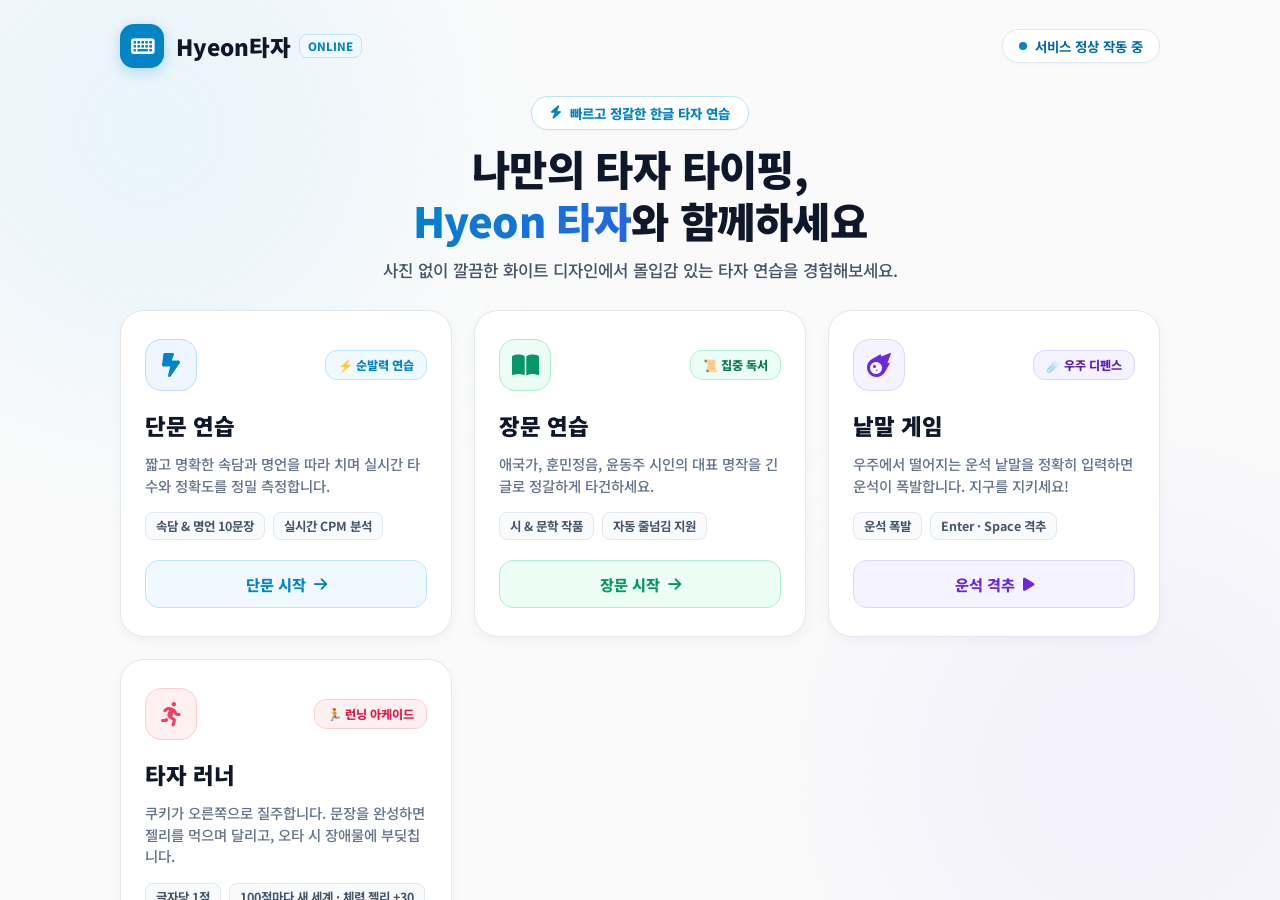
==== index.html @ 5a28f7ca "feat: redesign word game as space meteor defense with explosion VFX" ====
<!DOCTYPE html>
<html lang="ko">
<head>
  <meta charset="UTF-8">
  <meta name="viewport" content="width=device-width, initial-scale=1.0">
  <title>Hyeon 타자 연습 - 온라인 타자 연습 &amp; 아케이드 게임</title>
  <link rel="stylesheet" href="https://cdnjs.cloudflare.com/ajax/libs/font-awesome/6.4.0/css/all.min.css">
  <link rel="preconnect" href="https://fonts.googleapis.com">
  <link rel="preconnect" href="https://fonts.gstatic.com" crossorigin>
  <link href="https://fonts.googleapis.com/css2?family=Inter:wght@400;500;600;700;800;900&family=Noto+Sans+KR:wght@400;500;700;900&family=Outfit:wght@500;600;700;800&display=swap" rel="stylesheet">
  <link rel="stylesheet" href="styles.css">
</head>
<body>

  <!-- Top Banner Notice -->
  <header class="top-banner">
    <div class="banner-pill">
      <i class="fa-solid fa-sparkles"></i>
      <span>로그인 없이 100% 무료로 즐기는 심플 스마트 타자 연습</span>
    </div>
  </header>

  <!-- Clean Ultra-White Modern Landing Screen -->
  <div id="landing-screen" class="landing-screen">
    <!-- Soft Minimal Background Orbs -->
    <div class="glow-orb glow-soft-blue"></div>
    <div class="glow-orb glow-soft-purple"></div>

    <div class="landing-inner">
      <!-- Top Brand Header -->
      <header class="landing-header">
        <div class="brand-logo">
          <div class="logo-icon"><i class="fa-solid fa-keyboard"></i></div>
          <span class="logo-text">Hyeon타자<span class="logo-sub">ONLINE</span></span>
        </div>
        <div class="landing-header-right">
          <span class="online-status-pill"><span class="pulse-dot"></span> 서비스 정상 작동 중</span>
        </div>
      </header>

      <!-- Hero Title Section -->
      <section class="landing-hero">
        <div class="hero-badge"><i class="fa-solid fa-bolt"></i> 빠르고 정갈한 한글 타자 연습</div>
        <h1 class="landing-hero-title">나만의 타자 타이핑,<br><span class="highlight-text">Hyeon 타자</span>와 함께하세요</h1>
        <p class="landing-hero-subtitle">사진 없이 깔끔한 화이트 디자인에서 몰입감 있는 타자 연습을 경험해보세요.</p>
      </section>

      <!-- Mode Cards Grid (No Images, Pure Minimal Icon UI/UX) -->
      <div class="mode-cards-container">
        <!-- Short Practice Card -->
        <div class="mode-card card-blue magnetic-element" data-launch="short">
          <div class="card-top-bar">
            <div class="card-icon-avatar avatar-blue">
              <i class="fa-solid fa-bolt-lightning"></i>
            </div>
            <span class="card-chip chip-blue">⚡ 순발력 연습</span>
          </div>
          <div class="card-body">
            <h3 class="card-title">단문 연습</h3>
            <p class="card-desc">짧고 명확한 속담과 명언을 따라 치며 실시간 타수와 정확도를 정밀 측정합니다.</p>
            <div class="card-tags">
              <span class="tag-item">속담 &amp; 명언 10문장</span>
              <span class="tag-item">실시간 CPM 분석</span>
            </div>
            <div class="card-btn-wrap">
              <span class="card-action-btn btn-blue">단문 시작 <i class="fa-solid fa-arrow-right"></i></span>
            </div>
          </div>
        </div>

        <!-- Long Practice Card -->
        <div class="mode-card card-emerald magnetic-element" data-launch="long">
          <div class="card-top-bar">
            <div class="card-icon-avatar avatar-emerald">
              <i class="fa-solid fa-book-open"></i>
            </div>
            <span class="card-chip chip-emerald">📜 집중 독서</span>
          </div>
          <div class="card-body">
            <h3 class="card-title">장문 연습</h3>
            <p class="card-desc">애국가, 훈민정음, 윤동주 시인의 대표 명작을 긴 글로 정갈하게 타건하세요.</p>
            <div class="card-tags">
              <span class="tag-item">시 &amp; 문학 작품</span>
              <span class="tag-item">자동 줄넘김 지원</span>
            </div>
            <div class="card-btn-wrap">
              <span class="card-action-btn btn-emerald">장문 시작 <i class="fa-solid fa-arrow-right"></i></span>
            </div>
          </div>
        </div>

        <!-- Word Game Card -->
        <div class="mode-card card-indigo magnetic-element" data-launch="game">
          <div class="card-top-bar">
            <div class="card-icon-avatar avatar-indigo">
              <i class="fa-solid fa-meteor"></i>
            </div>
            <span class="card-chip chip-indigo">☄️ 우주 디펜스</span>
          </div>
          <div class="card-body">
            <h3 class="card-title">낱말 게임</h3>
            <p class="card-desc">우주에서 떨어지는 운석 낱말을 정확히 입력하면 운석이 폭발합니다. 지구를 지키세요!</p>
            <div class="card-tags">
              <span class="tag-item">운석 폭발</span>
              <span class="tag-item">Enter · Space 격추</span>
            </div>
            <div class="card-btn-wrap">
              <span class="card-action-btn btn-indigo">운석 격추 <i class="fa-solid fa-play"></i></span>
            </div>
          </div>
        </div>

        <!-- Cookie Run Style Typing Runner Card -->
        <div class="mode-card card-rose magnetic-element" data-launch="runner">
          <div class="card-top-bar">
            <div class="card-icon-avatar avatar-rose">
              <i class="fa-solid fa-person-running"></i>
            </div>
            <span class="card-chip chip-rose">🏃 런닝 아케이드</span>
          </div>
          <div class="card-body">
            <h3 class="card-title">타자 러너</h3>
            <p class="card-desc">쿠키가 오른쪽으로 질주합니다. 문장을 완성하면 젤리를 먹으며 달리고, 오타 시 장애물에 부딪칩니다.</p>
            <div class="card-tags">
              <span class="tag-item">글자당 1점</span>
              <span class="tag-item">100점마다 새 세계 · 체력 젤리 +30</span>
            </div>
            <div class="card-btn-wrap">
              <span class="card-action-btn btn-rose">질주 시작 <i class="fa-solid fa-bolt"></i></span>
            </div>
          </div>
        </div>
      </div>

      <!-- Trust Feature Footer -->
      <footer class="landing-footer-features">
        <div class="feature-item"><i class="fa-solid fa-circle-check"></i> 2벌식 표준 한글 자판 매핑</div>
        <div class="feature-item"><i class="fa-solid fa-chart-line"></i> 실시간 CPM / 정확도 / 오타 통계</div>
        <div class="feature-item"><i class="fa-solid fa-volume-high"></i> 타격감 넘치는 키보드 사운드</div>
      </footer>
    </div>
  </div>

  <!-- App Wrapper -->
  <div class="app-container hidden" id="main-app">
    
    <!-- Sidebar -->
    <aside class="sidebar">
      <div class="sidebar-header">
        <button class="back-btn" id="btn-back">
          <i class="fa-solid fa-arrow-left"></i> 메인 화면으로 돌아가기
        </button>

        <div class="mode-badge" id="mode-badge">
          단문연습
        </div>

        <div class="mascot-box">
          <div class="mascot-avatar">
            <span class="mascot-ghost">⌨️</span>
          </div>
        </div>

        <!-- 진행중 통계 (Real-time Statistics) -->
        <section class="stats-panel">
          <h3 class="stats-title">진행중 통계</h3>
          
          <div class="stat-item">
            <div class="stat-label">
              <span>진행시간(초)</span>
            </div>
            <div class="stat-value" id="stat-time">00:00</div>
          </div>

          <div class="stat-item">
            <div class="stat-label">
              <span>타수(타/분)</span>
            </div>
            <div class="stat-value" id="stat-cpm">0</div>
          </div>

          <div class="stat-item">
            <div class="stat-label">
              <span>정확도(%)</span>
              <span class="stat-sublabel" id="stat-errors-sub">오타 0</span>
            </div>
            <div class="stat-value" id="stat-acc">0.00</div>
          </div>
        </section>
      </div>

      <footer class="sidebar-footer">
        출처: 애국가, 윤동주, 이육사, 세종대왕<br>
        Hyeon 타자 연습 Web App
      </footer>
    </aside>

    <!-- Main Stage Area -->
    <main class="main-content">
      
      <!-- Top Navigation Tabs -->
      <nav class="mode-nav">
        <div class="tab-group">
          <button class="tab-btn active" data-mode="short">
            <i class="fa-solid fa-font"></i> 단문 연습
          </button>
          <button class="tab-btn" data-mode="long">
            <i class="fa-solid fa-align-left"></i> 장문 연습
          </button>
          <button class="tab-btn" data-mode="game">
            <i class="fa-solid fa-gamepad"></i> 낱말 게임
          </button>
          <button class="tab-btn" data-mode="runner">
            <i class="fa-solid fa-person-running"></i> 타자 러너
          </button>
        </div>

        <div class="nav-controls">
          <select id="category-select" class="category-select" aria-label="연습 카테고리 선택">
            <!-- Populated via JS based on mode -->
          </select>

          <button id="btn-sound" class="sound-toggle-btn" title="음소거 설정" aria-label="음소거 설정">
            <i class="fa-solid fa-volume-high"></i>
          </button>
        </div>
      </nav>

      <!-- Stage: Short / Long Text Practice -->
      <div id="text-practice-stage" class="view-stage">
        
        <div class="typing-header-card" id="practice-title">
          <span>애국가 1절</span>
          <span class="sentence-progress" id="sentence-progress" role="status">1 / 10</span>
        </div>

        <div class="typing-board">
          <div class="lines-container" id="lines-container">
            <!-- Dynamic lines generated here -->
          </div>

          <input type="text" id="typing-input" class="user-input-box" placeholder="여기에 따라 입력하세요..." autocomplete="off" spellcheck="false" aria-label="타자 연습 입력창">
        </div>

        <!-- Virtual Keyboard -->
        <section class="keyboard-section">
          <div class="keyboard-container" id="virtual-keyboard" aria-hidden="true">
            <!-- Row 1 -->
            <div class="kb-row">
              <div class="key" data-key="`" data-code="Backquote"><span class="kr-char">~</span><span class="en-char">`</span></div>
              <div class="key" data-key="1" data-code="Digit1"><span class="kr-char">!</span><span class="en-char">1</span></div>
              <div class="key" data-key="2" data-code="Digit2"><span class="kr-char">@</span><span class="en-char">2</span></div>
              <div class="key" data-key="3" data-code="Digit3"><span class="kr-char">#</span><span class="en-char">3</span></div>
              <div class="key" data-key="4" data-code="Digit4"><span class="kr-char">$</span><span class="en-char">4</span></div>
              <div class="key" data-key="5" data-code="Digit5"><span class="kr-char">%</span><span class="en-char">5</span></div>
              <div class="key" data-key="6" data-code="Digit6"><span class="kr-char">^</span><span class="en-char">6</span></div>
              <div class="key" data-key="7" data-code="Digit7"><span class="kr-char">&amp;</span><span class="en-char">7</span></div>
              <div class="key" data-key="8" data-code="Digit8"><span class="kr-char">*</span><span class="en-char">8</span></div>
              <div class="key" data-key="9" data-code="Digit9"><span class="kr-char">(</span><span class="en-char">9</span></div>
              <div class="key" data-key="0" data-code="Digit0"><span class="kr-char">)</span><span class="en-char">0</span></div>
              <div class="key" data-key="-" data-code="Minus"><span class="kr-char">_</span><span class="en-char">-</span></div>
              <div class="key" data-key="=" data-code="Equal"><span class="kr-char">+</span><span class="en-char">=</span></div>
              <div class="key wide" data-key="Backspace" data-code="Backspace"><span class="kr-char">←</span><span class="en-char">Backspace</span></div>
            </div>

            <!-- Row 2 -->
            <div class="kb-row">
              <div class="key wide" data-key="Tab" data-code="Tab"><span class="kr-char">Tab</span></div>
              <div class="key" data-key="q" data-kr="ㅂ" data-code="KeyQ"><span class="kr-char">ㅂ</span><span class="en-char">Q</span></div>
              <div class="key" data-key="w" data-kr="ㅈ" data-code="KeyW"><span class="kr-char">ㅈ</span><span class="en-char">W</span></div>
              <div class="key" data-key="e" data-kr="ㄷ" data-code="KeyE"><span class="kr-char">ㄷ</span><span class="en-char">E</span></div>
              <div class="key" data-key="r" data-kr="ㄱ" data-code="KeyR"><span class="kr-char">ㄱ</span><span class="en-char">R</span></div>
              <div class="key" data-key="t" data-kr="ㅅ" data-code="KeyT"><span class="kr-char">ㅅ</span><span class="en-char">T</span></div>
              <div class="key" data-key="y" data-kr="ㅛ" data-code="KeyY"><span class="kr-char">ㅛ</span><span class="en-char">Y</span></div>
              <div class="key" data-key="u" data-kr="ㅕ" data-code="KeyU"><span class="kr-char">ㅕ</span><span class="en-char">U</span></div>
              <div class="key" data-key="i" data-kr="ㅑ" data-code="KeyI"><span class="kr-char">ㅑ</span><span class="en-char">I</span></div>
              <div class="key" data-key="o" data-kr="ㅐ" data-code="KeyO"><span class="kr-char">ㅐ</span><span class="en-char">O</span></div>
              <div class="key" data-key="p" data-kr="ㅔ" data-code="KeyP"><span class="kr-char">ㅔ</span><span class="en-char">P</span></div>
              <div class="key" data-key="[" data-code="BracketLeft"><span class="kr-char">{</span><span class="en-char">[</span></div>
              <div class="key" data-key="]" data-code="BracketRight"><span class="kr-char">}</span><span class="en-char">]</span></div>
            </div>

            <!-- Row 3 -->
            <div class="kb-row">
              <div class="key wide" data-key="CapsLock" data-code="CapsLock"><span class="kr-char">Caps</span></div>
              <div class="key" data-key="a" data-kr="ㅁ" data-code="KeyA"><span class="kr-char">ㅁ</span><span class="en-char">A</span></div>
              <div class="key" data-key="s" data-kr="ㄴ" data-code="KeyS"><span class="kr-char">ㄴ</span><span class="en-char">S</span></div>
              <div class="key" data-key="d" data-kr="ㅇ" data-code="KeyD"><span class="kr-char">ㅇ</span><span class="en-char">D</span></div>
              <div class="key" data-key="f" data-kr="ㄹ" data-code="KeyF"><span class="kr-char">ㄹ</span><span class="en-char">F</span></div>
              <div class="key" data-key="g" data-kr="ㅎ" data-code="KeyG"><span class="kr-char">ㅎ</span><span class="en-char">G</span></div>
              <div class="key" data-key="h" data-kr="ㅗ" data-code="KeyH"><span class="kr-char">ㅗ</span><span class="en-char">H</span></div>
              <div class="key" data-key="j" data-kr="ㅓ" data-code="KeyJ"><span class="kr-char">ㅓ</span><span class="en-char">J</span></div>
              <div class="key" data-key="k" data-kr="ㅏ" data-code="KeyK"><span class="kr-char">ㅏ</span><span class="en-char">K</span></div>
              <div class="key" data-key="l" data-kr="ㅣ" data-code="KeyL"><span class="kr-char">ㅣ</span><span class="en-char">L</span></div>
              <div class="key" data-key=";" data-code="Semicolon"><span class="kr-char">:</span><span class="en-char">;</span></div>
              <div class="key" data-key="'" data-code="Quote"><span class="kr-char">"</span><span class="en-char">'</span></div>
              <div class="key wide" data-key="Enter" data-code="Enter"><span class="kr-char">Enter</span></div>
            </div>

            <!-- Row 4 -->
            <div class="kb-row">
              <div class="key wide" data-key="Shift" data-code="ShiftLeft"><span class="kr-char">Shift</span></div>
              <div class="key" data-key="z" data-kr="ㅋ" data-code="KeyZ"><span class="kr-char">ㅋ</span><span class="en-char">Z</span></div>
              <div class="key" data-key="x" data-kr="ㅌ" data-code="KeyX"><span class="kr-char">ㅌ</span><span class="en-char">X</span></div>
              <div class="key" data-key="c" data-kr="ㅊ" data-code="KeyC"><span class="kr-char">ㅊ</span><span class="en-char">C</span></div>
              <div class="key" data-key="v" data-kr="ㅍ" data-code="KeyV"><span class="kr-char">ㅍ</span><span class="en-char">V</span></div>
              <div class="key" data-key="b" data-kr="ㅠ" data-code="KeyB"><span class="kr-char">ㅠ</span><span class="en-char">B</span></div>
              <div class="key" data-key="n" data-kr="ㅜ" data-code="KeyN"><span class="kr-char">ㅜ</span><span class="en-char">N</span></div>
              <div class="key" data-key="m" data-kr="ㅡ" data-code="KeyM"><span class="kr-char">ㅡ</span><span class="en-char">M</span></div>
              <div class="key" data-key="," data-code="Comma"><span class="kr-char">&lt;</span><span class="en-char">,</span></div>
              <div class="key" data-key="." data-code="Period"><span class="kr-char">&gt;</span><span class="en-char">.</span></div>
              <div class="key" data-key="/" data-code="Slash"><span class="kr-char">?</span><span class="en-char">/</span></div>
              <div class="key wide" data-key="Shift" data-code="ShiftRight"><span class="kr-char">Shift</span></div>
            </div>

            <!-- Row 5 -->
            <div class="kb-row">
              <div class="key space" data-key=" " data-code="Space"><span class="kr-char">Space</span></div>
            </div>
          </div>
        </section>
      </div>

      <!-- Stage: Word Game (Falling Words Arcade) -->
      <div id="word-game-stage" class="view-stage hidden">
        <div class="word-game-stage">
          <div class="wg-bg"></div>
          <div class="game-hud">
            <div class="hud-item">
              <span>점수</span>
              <span class="hud-value" id="game-score">0</span>
            </div>
            <div class="hud-item">
              <span>레벨</span>
              <span class="hud-value" id="game-level">1</span>
            </div>
            <div class="lives-container" id="game-lives"></div>
          </div>

          <div class="falling-area" id="falling-area">
            <!-- Falling words spawned dynamically -->
          </div>

          <div class="game-input-container">
            <input type="text" id="game-input" class="game-input-box" placeholder="운석 낱말을 입력하고 Enter 또는 Space!" autocomplete="off" aria-label="낱말 게임 단어 입력창">
          </div>
        </div>
      </div>

      <!-- Stage: Cookie Typing Runner (rebuilt, right-facing) -->
      <div id="runner-game-stage" class="view-stage hidden">
        <div class="cr-stage">
          <div class="cr-hud">
            <div class="cr-hp">
              <img class="cr-hp-icon" src="assets/runner/jelly-heart.png" alt="">
              <div class="cr-hp-track">
                <div class="cr-hp-fill" id="runner-hp-fill" style="width: 100%;"></div>
              </div>
              <span class="cr-hp-text" id="runner-hp-text">100</span>
            </div>
            <div class="cr-scores">
              <div class="cr-chip"><span>세계</span><strong id="runner-world-name">캔디 왕국</strong></div>
              <div class="cr-chip"><span>점수</span><strong id="runner-score">0</strong></div>
              <div class="cr-chip"><span>초당 감소</span><strong id="runner-drain">-1</strong></div>
              <div class="cr-chip"><span>거리</span><strong id="runner-distance">0 m</strong></div>
              <div class="cr-chip cr-combo"><span>콤보</span><strong id="runner-combo">0x</strong></div>
            </div>
          </div>

          <div class="cr-world" id="runner-world">
            <div class="cr-bg" id="runner-bg"></div>
            <div class="cr-layer" id="runner-jelly-track"></div>
            <div class="cr-layer" id="runner-obstacle-track"></div>
            <div class="cr-hero-wrap" id="runner-char-wrap">
              <img class="cr-pet" id="runner-pet" src="assets/runner/pet.png" alt="">
              <img class="cr-hero" id="runner-char" src="assets/runner/cookie-run-1.png" alt="쿠키 러너">
              <div class="cr-float hidden" id="runner-dash-effect">문장 완성! 젤리 질주</div>
              <div class="cr-float cr-float-bad hidden" id="runner-crash-effect">넘어졌어요!</div>
            </div>
            <img class="cr-hp-jelly hidden" id="runner-hp-jelly" src="assets/runner/jelly-heart.png" alt="">
            <div class="cr-world-banner hidden" id="runner-world-banner">새로운 세계</div>
            <div class="cr-ground" id="runner-ground"></div>
          </div>

          <div class="cr-novel">
            <div class="cr-novel-head">
              <span class="cr-novel-title" id="runner-story-title">황순원 - 소나기</span>
              <span class="cr-novel-progress" id="runner-story-progress">1 / 8 문장</span>
            </div>
            <div class="cr-target" id="runner-story-target"></div>
          </div>

          <div class="cr-input-bar">
            <input type="text" id="runner-input" class="cr-input" placeholder="글자당 1점 · 체력은 초마다 감소 · 문장을 완벽히 치면 체력 +20" autocomplete="off" spellcheck="false" aria-label="타자 러너 입력창">
          </div>
        </div>
      </div>

    </main>
  </div>

  <!-- Result Modal -->
  <div id="result-modal" class="modal-backdrop hidden">
    <div class="modal-card">
      <h2 class="modal-title" id="modal-title">연습 완료! 🎉</h2>
      
      <div class="modal-results">
        <div class="result-row">
          <span>평균 타수</span>
          <span class="val" id="res-cpm">350 타/분</span>
        </div>
        <div class="result-row">
          <span>최고 타수</span>
          <span class="val" id="res-max-cpm">420 타/분</span>
        </div>
        <div class="result-row">
          <span>정확도</span>
          <span class="val" id="res-acc">98.50 %</span>
        </div>
        <div class="result-row">
          <span>소요 시간</span>
          <span class="val" id="res-time">01:45</span>
        </div>
      </div>

      <button id="btn-modal-confirm" class="primary-action-btn">다시 하기</button>
    </div>
  </div>

  <!-- Scripts -->
  <script src="js/texts.js"></script>
  <script src="js/sound.js"></script>
  <script src="js/app.js"></script>
</body>
</html>
---- styles.css ----
/* Hyeon Taja Typing Practice - Ultra-Clean Modern White Design System */
@import url('https://fonts.googleapis.com/css2?family=Inter:wght@400;500;600;700;800;900&family=Noto+Sans+KR:wght@400;500;700;900&family=Outfit:wght@500;600;700;800&display=swap');

:root {
  --bg-color: #F8FAFC;
  --sidebar-bg: #FFFFFF;
  --card-bg: #FFFFFF;
  --primary-sky: #0284C7;
  --primary-sky-hover: #0369A1;
  --primary-sky-light: #F0F9FF;
  --accent-blue: #2563EB;
  --text-primary: #0F172A;
  --text-muted: #64748B;
  --border-color: #E2E8F0;
  --border-subtle: #F1F5F9;
  --correct-green: #16A34A;
  --error-red: #DC2626;
  --error-bg: #FEE2E2;
  --current-bg: #BAE6FD;
  --key-bg: #FFFFFF;
  --key-active: #0284C7;
  --shadow-xs: 0 1px 3px rgba(0, 0, 0, 0.04);
  --shadow-sm: 0 4px 12px rgba(15, 23, 42, 0.04);
  --shadow-md: 0 10px 25px rgba(15, 23, 42, 0.06);
  --shadow-lg: 0 20px 40px rgba(15, 23, 42, 0.09);
  --font-kr: 'Noto Sans KR', 'Inter', sans-serif;
  --font-en: 'Inter', 'Outfit', sans-serif;
}

* {
  box-sizing: border-box;
  margin: 0;
  padding: 0;
}

body {
  font-family: var(--font-kr);
  background-color: var(--bg-color);
  color: var(--text-primary);
  height: 100vh;
  overflow: hidden;
  display: flex;
  flex-direction: column;
  -webkit-font-smoothing: antialiased;
}

/* Top Banner Notice */
.top-banner {
  background: #FFFFFF;
  border-bottom: 1px solid var(--border-color);
  padding: 10px 20px;
  display: flex;
  align-items: center;
  justify-content: center;
  z-index: 100;
}

.banner-pill {
  display: inline-flex;
  align-items: center;
  gap: 8px;
  background: #F0F9FF;
  border: 1px solid #BAE6FD;
  color: #0284C7;
  padding: 4px 16px;
  border-radius: 20px;
  font-size: 0.84rem;
  font-weight: 700;
}

/* App Container */
.app-container {
  display: flex;
  flex: 1;
  height: calc(100vh - 42px);
}

/* Sidebar */
.sidebar {
  width: 280px;
  background-color: var(--sidebar-bg);
  border-right: 1px solid var(--border-color);
  padding: 24px 20px;
  display: flex;
  flex-direction: column;
  justify-content: space-between;
  box-shadow: var(--shadow-xs);
  z-index: 10;
}

.sidebar-header {
  display: flex;
  flex-direction: column;
  gap: 20px;
}

.back-btn {
  background: #F8FAFC;
  border: 1.5px solid var(--border-color);
  color: var(--text-primary);
  padding: 12px 16px;
  border-radius: 14px;
  font-family: var(--font-kr);
  font-size: 0.9rem;
  font-weight: 700;
  cursor: pointer;
  display: flex;
  align-items: center;
  justify-content: center;
  gap: 8px;
  transition: all 0.2s ease;
}

.back-btn:hover {
  background-color: var(--primary-sky);
  color: #FFFFFF;
  border-color: var(--primary-sky);
  transform: translateY(-2px);
  box-shadow: var(--shadow-sm);
}

.mode-badge {
  background: #F0F9FF;
  color: #0284C7;
  border: 1px solid #BAE6FD;
  padding: 8px 16px;
  border-radius: 12px;
  font-size: 0.9rem;
  font-weight: 800;
  text-align: center;
}

.mascot-box {
  display: flex;
  justify-content: center;
  padding: 8px 0;
}

.mascot-avatar {
  width: 76px;
  height: 76px;
  background: #F0F9FF;
  border-radius: 50%;
  display: flex;
  align-items: center;
  justify-content: center;
  border: 2px solid #BAE6FD;
  box-shadow: var(--shadow-xs);
}

.mascot-ghost {
  font-size: 2.2rem;
}

/* Stats Panel */
.stats-panel {
  display: flex;
  flex-direction: column;
  gap: 12px;
}

.stats-title {
  font-size: 0.9rem;
  font-weight: 800;
  color: var(--text-primary);
  border-bottom: 1.5px solid var(--border-color);
  padding-bottom: 8px;
}

.stat-item {
  background-color: #F8FAFC;
  border: 1px solid var(--border-color);
  border-radius: 14px;
  padding: 12px 16px;
  display: flex;
  flex-direction: column;
  gap: 4px;
}

.stat-label {
  font-size: 0.8rem;
  color: var(--text-muted);
  font-weight: 700;
  display: flex;
  justify-content: space-between;
}

.stat-sublabel {
  color: #DC2626;
  font-size: 0.75rem;
}

.stat-value {
  font-family: var(--font-en);
  font-size: 1.6rem;
  font-weight: 900;
  color: var(--primary-sky);
}

.sidebar-footer {
  font-size: 0.78rem;
  color: var(--text-muted);
  text-align: center;
  line-height: 1.4;
  font-weight: 500;
}

/* Main Content Stage */
.main-content {
  flex: 1;
  display: flex;
  flex-direction: column;
  background-color: var(--bg-color);
  padding: 20px 28px;
  gap: 16px;
  overflow-y: auto;
}

/* Top Navigation Tabs */
.mode-nav {
  display: flex;
  justify-content: space-between;
  align-items: center;
}

.tab-group {
  display: flex;
  gap: 6px;
  background-color: #FFFFFF;
  padding: 6px;
  border-radius: 16px;
  border: 1px solid var(--border-color);
  box-shadow: var(--shadow-xs);
}

.tab-btn {
  padding: 10px 20px;
  background: transparent;
  border: none;
  border-radius: 12px;
  font-family: var(--font-kr);
  font-size: 0.92rem;
  font-weight: 700;
  color: var(--text-muted);
  cursor: pointer;
  display: flex;
  align-items: center;
  gap: 8px;
  transition: all 0.2s ease;
}

.tab-btn:hover {
  color: var(--primary-sky);
  background-color: #F0F9FF;
}

.tab-btn.active {
  background-color: var(--primary-sky);
  color: #FFFFFF;
  box-shadow: 0 4px 12px rgba(2, 132, 199, 0.25);
}

.nav-controls {
  display: flex;
  align-items: center;
  gap: 12px;
}

.category-select {
  padding: 10px 16px;
  border-radius: 14px;
  border: 1px solid var(--border-color);
  background-color: #FFFFFF;
  color: var(--text-primary);
  font-family: var(--font-kr);
  font-size: 0.9rem;
  font-weight: 700;
  outline: none;
  cursor: pointer;
  box-shadow: var(--shadow-xs);
  transition: border-color 0.2s;
}

.category-select:focus {
  border-color: var(--primary-sky);
}

.sound-toggle-btn {
  width: 42px;
  height: 42px;
  border-radius: 14px;
  border: 1px solid var(--border-color);
  background-color: #FFFFFF;
  color: var(--primary-sky);
  display: flex;
  align-items: center;
  justify-content: center;
  cursor: pointer;
  font-size: 1.1rem;
  box-shadow: var(--shadow-xs);
  transition: all 0.2s ease;
}

.sound-toggle-btn:hover {
  background-color: #F0F9FF;
  transform: scale(1.05);
}

/* View Stages */
.view-stage {
  flex: 1;
  display: flex;
  flex-direction: column;
  gap: 16px;
}

/* Typing Stage & Board */
.typing-header-card {
  background: #FFFFFF;
  color: var(--text-primary);
  border: 1.5px solid var(--border-color);
  padding: 16px 24px;
  border-radius: 18px;
  font-size: 1.2rem;
  font-weight: 900;
  display: flex;
  justify-content: space-between;
  align-items: center;
  box-shadow: var(--shadow-xs);
}

.sentence-progress {
  font-family: var(--font-en);
  font-size: 0.95rem;
  background: #F0F9FF;
  color: #0284C7;
  border: 1px solid #BAE6FD;
  padding: 4px 14px;
  border-radius: 20px;
  font-weight: 800;
}

.typing-board {
  background-color: #FFFFFF;
  border-radius: 24px;
  padding: 24px;
  display: flex;
  flex-direction: column;
  gap: 20px;
  border: 1.5px solid var(--border-color);
  box-shadow: var(--shadow-sm);
}

.lines-container {
  display: flex;
  flex-direction: column;
  gap: 14px;
}

.line-block {
  padding: 16px 20px;
  border-radius: 16px;
  background-color: #F8FAFC;
  border: 1.5px solid #E2E8F0;
  font-size: 1.35rem;
  font-weight: 700;
  letter-spacing: 0.5px;
  transition: all 0.2s ease;
}

.line-block.active {
  background: #F0F9FF;
  border: 2px solid var(--primary-sky);
  box-shadow: 0 0 16px rgba(2, 132, 199, 0.12);
}

.target-text-display {
  display: flex;
  flex-wrap: wrap;
  line-height: 1.6;
  white-space: pre-wrap;
}

.target-text-display span {
  position: relative;
  transition: color 0.1s;
  white-space: pre;
  min-width: 0.35em;
}

.target-text-display span.correct {
  color: #0284C7;
  font-weight: 900;
}

.target-text-display span.wrong {
  color: #DC2626;
  background-color: #FEE2E2;
  border-radius: 4px;
  font-weight: 900;
}

.target-text-display span.current {
  background-color: #BAE6FD;
  border-radius: 4px;
  color: #0369A1;
}

.user-input-box {
  width: 100%;
  padding: 16px 24px;
  font-size: 1.3rem;
  font-family: var(--font-kr);
  border: 2px solid #BAE6FD;
  border-radius: 18px;
  background-color: #FFFFFF;
  color: var(--text-primary);
  outline: none;
  box-shadow: var(--shadow-xs);
  transition: all 0.2s ease;
}

.user-input-box:focus {
  border-color: var(--primary-sky);
  box-shadow: 0 0 16px rgba(2, 132, 199, 0.18);
}

/* Keyboard Section */
.keyboard-section {
  background-color: #FFFFFF;
  border-radius: 24px;
  padding: 16px 20px;
  border: 1.5px solid var(--border-color);
  box-shadow: var(--shadow-xs);
  display: flex;
  justify-content: center;
}

.keyboard-container {
  display: flex;
  flex-direction: column;
  gap: 8px;
  max-width: 820px;
  width: 100%;
}

.kb-row {
  display: flex;
  justify-content: center;
  gap: 6px;
}

.key {
  height: 48px;
  flex: 1;
  max-width: 54px;
  background-color: #FFFFFF;
  border: 1.5px solid #CBD5E1;
  border-radius: 12px;
  display: flex;
  flex-direction: column;
  align-items: center;
  justify-content: center;
  font-size: 0.95rem;
  font-weight: 800;
  color: #1E293B;
  box-shadow: 0 3px 0 #CBD5E1;
  cursor: pointer;
  user-select: none;
  transition: all 0.1s ease;
}

.key.wide {
  max-width: 85px;
}

.key.space {
  max-width: 320px;
}

.key .kr-char {
  font-size: 0.95rem;
}

.key .en-char {
  font-size: 0.65rem;
  color: #94A3B8;
}

.key.pressed {
  transform: translateY(2px);
  box-shadow: none;
  background-color: var(--primary-sky);
  color: #FFFFFF;
  border-color: var(--primary-sky-hover);
}

.key.pressed .kr-char,
.key.pressed .en-char {
  color: #FFFFFF;
}

@keyframes guidePulse {
  0% { transform: scale(1); box-shadow: 0 0 4px rgba(2, 132, 199, 0.25); }
  50% { transform: scale(1.04); box-shadow: 0 0 12px rgba(2, 132, 199, 0.6); }
  100% { transform: scale(1); box-shadow: 0 0 4px rgba(2, 132, 199, 0.25); }
}

.key.active-guide {
  animation: guidePulse 1.2s infinite ease-in-out;
  background-color: #F0F9FF !important;
  border-color: var(--primary-sky) !important;
  color: var(--primary-sky) !important;
}

/* Word Game (Falling Words Arcade) */
.word-game-stage {
  flex: 1;
  background: #050714;
  border-radius: 24px;
  position: relative;
  overflow: hidden;
  display: flex;
  flex-direction: column;
  box-shadow: 0 18px 36px rgba(124, 58, 237, 0.18);
  border: 2px solid #7c3aed;
}

.wg-bg {
  position: absolute;
  inset: 0;
  background-image: url("assets/game/bg-space.png");
  background-size: cover;
  background-position: center;
  z-index: 0;
}

.game-hud {
  display: flex;
  justify-content: space-between;
  align-items: center;
  padding: 12px 20px;
  background: linear-gradient(90deg, rgba(8, 16, 40, 0.82), rgba(40, 12, 56, 0.72));
  backdrop-filter: blur(10px);
  color: #FFFFFF;
  z-index: 6;
  border-bottom: 2px solid rgba(56, 189, 248, 0.35);
}

.hud-item {
  display: flex;
  align-items: center;
  gap: 8px;
  font-size: 0.95rem;
  font-weight: 800;
  background: rgba(15, 23, 42, 0.55);
  border: 1.5px solid rgba(125, 211, 252, 0.45);
  border-radius: 14px;
  padding: 4px 12px;
}

.hud-value {
  color: #7dd3fc;
  font-family: var(--font-en);
  font-size: 1.4rem;
  font-weight: 900;
  text-shadow: 0 0 10px rgba(56, 189, 248, 0.7);
}

.lives-container {
  display: flex;
  gap: 4px;
  align-items: center;
}

.wg-heart {
  width: 30px;
  height: 30px;
  object-fit: contain;
  filter: drop-shadow(0 0 6px rgba(239, 68, 68, 0.7));
}

.wg-heart.is-empty {
  filter: grayscale(0.4) drop-shadow(none);
  opacity: 0.7;
}

.falling-area {
  flex: 1;
  position: relative;
  overflow: hidden;
  z-index: 2;
}

.falling-area::after {
  content: "";
  position: absolute;
  left: 0; right: 0; bottom: 0;
  height: 10px;
  background: linear-gradient(90deg, transparent, rgba(248,113,113,0.85), transparent);
  box-shadow: 0 0 18px rgba(239,68,68,0.7);
  z-index: 3;
  pointer-events: none;
}

.falling-word {
  position: absolute;
  width: 132px;
  height: 132px;
  padding: 28px 16px 22px;
  display: flex;
  align-items: center;
  justify-content: center;
  text-align: center;
  background-image: url("assets/game/meteor-rock.png");
  background-size: contain;
  background-repeat: no-repeat;
  background-position: center;
  background-color: transparent;
  mix-blend-mode: screen;
  color: #fff;
  font-size: 1.05rem;
  font-weight: 900;
  line-height: 1.15;
  border: none;
  box-shadow: none;
  white-space: normal;
  word-break: keep-all;
  text-shadow: 0 2px 4px rgba(0,0,0,0.95), 0 0 10px rgba(0,0,0,0.8), 0 0 18px rgba(251,146,60,0.55);
  filter: drop-shadow(0 8px 12px rgba(0,0,0,0.45));
  pointer-events: none;
  will-change: transform;
}

.falling-word.skin-fire { background-image: url("assets/game/meteor-fire.png"); }
.falling-word.skin-rock { background-image: url("assets/game/meteor-rock.png"); }
.falling-word.skin-ice { background-image: url("assets/game/meteor-ice.png"); mix-blend-mode: screen; }
.falling-word.is-long { font-size: 0.82rem; width: 148px; height: 148px; }

.falling-word.targeted {
  background-image: url("assets/game/meteor-target.png");
  color: #fff8e1;
  text-shadow: 0 2px 4px rgba(0,0,0,0.9), 0 0 16px rgba(251,191,36,0.9);
  filter: drop-shadow(0 0 16px rgba(251,191,36,0.95));
}

.falling-word.is-pop {
  background-image: url("assets/game/explosion.png") !important;
  mix-blend-mode: screen;
  animation: wgBoom 0.42s ease-out forwards;
  color: transparent;
  text-shadow: none;
}

.falling-word.is-miss {
  animation: wgMiss 0.32s ease-in forwards;
}

@keyframes wgBoom {
  0% { transform: translateY(var(--wy, 0px)) rotate(var(--rot, 0deg)) scale(0.85); opacity: 1; }
  40% { transform: translateY(var(--wy, 0px)) rotate(var(--rot, 0deg)) scale(1.55); opacity: 1; }
  100% { transform: translateY(var(--wy, 0px)) rotate(var(--rot, 0deg)) scale(1.9); opacity: 0; }
}

@keyframes wgMiss {
  0% { filter: brightness(1); opacity: 1; }
  100% { filter: brightness(2.2) hue-rotate(-20deg); opacity: 0; }
}

.game-input-container {
  padding: 14px 24px 16px;
  background: rgba(4, 10, 24, 0.9);
  backdrop-filter: blur(10px);
  display: flex;
  justify-content: center;
  z-index: 6;
  border-top: 2px solid rgba(34, 211, 238, 0.38);
  box-shadow: 0 -8px 24px rgba(6, 182, 212, 0.12);
}

.game-input-box {
  max-width: 480px;
  width: 100%;
  padding: 14px 24px;
  font-size: 1.28rem;
  font-family: var(--font-kr);
  border: 2px solid #22d3ee;
  border-radius: 18px;
  background-color: rgba(2, 8, 22, 0.92);
  color: #e0f2fe;
  text-align: center;
  outline: none;
  box-shadow: 0 0 18px rgba(34, 211, 238, 0.35), inset 0 0 18px rgba(8, 47, 73, 0.45);
  letter-spacing: 0.02em;
}

.game-input-box::placeholder {
  color: rgba(125, 211, 252, 0.62);
  font-size: 0.92rem;
  font-weight: 600;
}

.game-input-box:focus {
  border-color: #67e8f9;
  box-shadow: 0 0 24px rgba(34, 211, 238, 0.55), inset 0 0 16px rgba(8, 47, 73, 0.4);
}

/* =========================================
   Cookie Typing Runner — right-facing rebuild
   ========================================= */
.cr-stage {
  flex: 1;
  min-height: 0;
  background: #1c1020;
  border-radius: 24px;
  overflow: hidden;
  display: flex;
  flex-direction: column;
  border: 3px solid #f59e0b;
  box-shadow: 0 18px 36px rgba(245, 158, 11, 0.18);
}

.cr-hud {
  display: flex;
  justify-content: space-between;
  align-items: center;
  gap: 16px;
  padding: 10px 18px;
  background: linear-gradient(90deg, rgba(28, 16, 32, 0.94), rgba(69, 26, 23, 0.9));
  border-bottom: 2px solid rgba(245, 158, 11, 0.45);
  z-index: 20;
}

.cr-hp {
  display: flex;
  align-items: center;
  gap: 10px;
  min-width: 260px;
  flex: 1;
}

.cr-hp-icon {
  width: 36px;
  height: 36px;
  object-fit: contain;
  filter: drop-shadow(0 0 8px rgba(239, 68, 68, 0.7));
}

.cr-hp-track {
  flex: 1;
  height: 20px;
  background: #1a0b10;
  border-radius: 12px;
  overflow: hidden;
  border: 2px solid #fbbf24;
  box-shadow: inset 0 2px 6px rgba(0, 0, 0, 0.55);
}

.cr-hp-fill {
  height: 100%;
  width: 100%;
  background: repeating-linear-gradient(
    45deg,
    #fb7185 0 10px,
    #ef4444 10px 20px
  );
  transition: width 0.25s linear;
  box-shadow: 0 0 12px rgba(239, 68, 68, 0.7);
}

.cr-hp-fill.is-low {
  background: repeating-linear-gradient(
    45deg,
    #7f1d1d 0 10px,
    #dc2626 10px 20px
  );
}

.cr-hp-text {
  font-family: var(--font-en);
  font-weight: 900;
  font-size: 1.1rem;
  color: #fde68a;
  min-width: 42px;
  text-shadow: 0 2px 4px rgba(0, 0, 0, 0.7);
}

.cr-scores {
  display: flex;
  gap: 8px;
  flex-wrap: wrap;
  justify-content: flex-end;
}

.cr-chip {
  background: rgba(15, 23, 42, 0.72);
  border: 1.5px solid #f59e0b;
  border-radius: 14px;
  padding: 4px 12px;
  display: flex;
  align-items: center;
  gap: 8px;
  color: #f8fafc;
}

.cr-chip span {
  font-size: 0.72rem;
  font-weight: 800;
  color: #fcd34d;
  letter-spacing: 0.04em;
}

.cr-chip strong {
  font-family: var(--font-en);
  font-size: 1.05rem;
  font-weight: 900;
}

.cr-combo strong {
  color: #fb923c;
}

.cr-world {
  flex: 1;
  position: relative;
  overflow: hidden;
  min-height: 230px;
}

.cr-world.is-hurt::after {
  content: "";
  position: absolute;
  inset: 0;
  background: radial-gradient(circle at 18% 70%, rgba(220, 38, 38, 0.28), transparent 55%);
  pointer-events: none;
  z-index: 12;
}

.cr-bg {
  position: absolute;
  inset: 0 0 52px 0;
  background-image: url("assets/runner/bg-sky.jpg");
  background-repeat: repeat-x;
  background-size: auto 100%;
  background-position: 0 0;
  animation: crScrollBg 22s linear infinite;
  transition: opacity 0.35s ease;
}

.cr-bg.is-fading {
  opacity: 0;
}

.cr-world.is-dashing .cr-bg {
  animation-duration: 7s;
}

.cr-ground {
  position: absolute;
  left: 0;
  right: 0;
  bottom: 0;
  height: 58px;
  background-image: url("assets/runner/ground.jpg");
  background-repeat: repeat-x;
  background-size: auto 100%;
  border-top: 4px solid #fbbf24;
  animation: crScrollGround 1.6s linear infinite;
  z-index: 4;
}

.cr-world.is-dashing .cr-ground {
  animation-duration: 0.55s;
}

@keyframes crScrollBg {
  from { background-position: 0 0; }
  to { background-position: -1280px 0; }
}

@keyframes crScrollGround {
  from { background-position: 0 0; }
  to { background-position: -640px 0; }
}

.cr-layer {
  position: absolute;
  inset: 0 0 58px 0;
  pointer-events: none;
  z-index: 6;
}

.cr-jelly {
  position: absolute;
  top: 0;
  left: 0;
  width: 56px;
  height: 56px;
  object-fit: contain;
  filter: drop-shadow(0 4px 6px rgba(0, 0, 0, 0.28));
  will-change: transform;
}

.cr-jelly.is-eaten {
  animation: crJellyEat 0.36s ease-in forwards;
}

.cr-hp-jelly {
  position: absolute;
  right: 20%;
  bottom: 62px;
  width: 148px;
  height: 148px;
  object-fit: contain;
  z-index: 9;
  filter: drop-shadow(0 0 18px rgba(239, 68, 68, 0.75));
  animation: crHpJellyIdle 0.75s ease-in-out infinite alternate;
}

.cr-hp-jelly.is-eaten {
  animation: crHpJellyEat 0.55s ease-in forwards;
}

@keyframes crHpJellyIdle {
  from { transform: translateY(0) scale(1); }
  to { transform: translateY(-14px) scale(1.07); }
}

@keyframes crHpJellyEat {
  0% { opacity: 1; transform: translate(0, 0) scale(1); }
  45% { opacity: 1; transform: translate(-90px, 16px) scale(1.22); }
  100% { opacity: 0; transform: translate(-170px, 36px) scale(0.12); }
}

@keyframes crJellyEat {
  0% { opacity: 1; transform: scale(1); }
  70% { opacity: 1; transform: scale(1.25); }
  100% { opacity: 0; transform: scale(0.2); }
}

.cr-obstacle {
  position: absolute;
  bottom: 6px;
  left: 70%;
  width: 92px;
  height: 92px;
  object-fit: contain;
  filter: drop-shadow(0 6px 8px rgba(0, 0, 0, 0.35));
  z-index: 7;
}

.cr-obstacle.is-slamming {
  animation: crSlam 0.55s cubic-bezier(0.2, 0.8, 0.2, 1) forwards;
}

@keyframes crSlam {
  0% { transform: translateX(220px) scale(0.85); opacity: 0; }
  55% { transform: translateX(-40px) scale(1.05); opacity: 1; }
  100% { transform: translateX(-160px) scale(0.9); opacity: 0; }
}

.cr-hero-wrap {
  position: absolute;
  left: 8%;
  bottom: 42px;
  z-index: 10;
  display: flex;
  align-items: flex-end;
  gap: 2px;
  transition: transform 0.35s cubic-bezier(0.2, 0.85, 0.25, 1.15);
}

.cr-hero-wrap.is-dashing {
  transform: translateX(160px) scale(1.08);
}

.cr-hero-wrap.is-world-exit {
  transition: transform 0.8s cubic-bezier(0.22, 1, 0.36, 1);
  transform: translateX(120vw) scale(1.08);
}

.cr-hero-wrap.is-world-enter {
  transition: none;
  transform: translateX(-38vw);
}

.cr-hero-wrap.is-world-arrive {
  transition: transform 0.5s cubic-bezier(0.22, 1, 0.36, 1);
  transform: translateX(0);
}

.cr-world-banner {
  position: absolute;
  top: 18%;
  left: 50%;
  transform: translateX(-50%);
  z-index: 16;
  background: rgba(28, 16, 32, 0.88);
  color: #fde68a;
  border: 3px solid #f59e0b;
  border-radius: 18px;
  padding: 10px 22px;
  font-size: 1.15rem;
  font-weight: 900;
  letter-spacing: 0.04em;
  white-space: nowrap;
  box-shadow: 0 10px 24px rgba(0, 0, 0, 0.35);
  animation: crPop 1.4s ease-out;
}

.cr-hero-wrap.is-hit {
  animation: crHit 0.45s ease-in-out;
}

.cr-hero-wrap.is-fallen {
  transform: translate(8px, 22px) rotate(82deg);
  transform-origin: 60% 88%;
}

.cr-hero-wrap.is-getting-up {
  animation: crGetUp 0.35s ease-out;
}

@keyframes crGetUp {
  0% { transform: translate(8px, 22px) rotate(82deg); }
  100% { transform: translate(0, 0) rotate(0deg); }
}

@keyframes crHit {
  0% { transform: translateX(0); filter: none; }
  25% { transform: translateX(-22px) rotate(-8deg); filter: brightness(1.4) sepia(0.4) hue-rotate(-20deg); }
  55% { transform: translateX(16px) rotate(7deg); }
  100% { transform: translateX(0); filter: none; }
}

.cr-hero {
  width: 118px;
  height: 118px;
  object-fit: contain;
  filter: drop-shadow(0 8px 10px rgba(0, 0, 0, 0.4));
  image-rendering: auto;
}

.cr-pet {
  width: 58px;
  height: 58px;
  object-fit: contain;
  margin-bottom: 54px;
  margin-right: -10px;
  animation: crPetHover 1.1s ease-in-out infinite alternate;
  filter: drop-shadow(0 0 8px rgba(244, 114, 182, 0.7));
}

@keyframes crPetHover {
  from { transform: translateY(0) rotate(-6deg); }
  to { transform: translateY(-14px) rotate(8deg); }
}

.cr-float {
  position: absolute;
  left: 90px;
  top: -8px;
  white-space: nowrap;
  background: #f59e0b;
  color: #1c1008;
  font-weight: 900;
  font-size: 0.82rem;
  padding: 4px 10px;
  border-radius: 999px;
  box-shadow: 0 4px 10px rgba(0, 0, 0, 0.25);
  animation: crPop 0.9s ease-out;
  z-index: 14;
}

.cr-float-bad {
  background: #ef4444;
  color: #fff;
  top: 18px;
}

@keyframes crPop {
  0% { opacity: 0; transform: translateY(8px) scale(0.8); }
  25% { opacity: 1; transform: translateY(0) scale(1); }
  100% { opacity: 0; transform: translateY(-18px); }
}

.cr-novel {
  background: #fffaf3;
  border-top: 3px solid #f59e0b;
  padding: 12px 20px 10px;
  display: flex;
  flex-direction: column;
  gap: 8px;
  z-index: 20;
}

.cr-novel-head {
  display: flex;
  justify-content: space-between;
  align-items: center;
  gap: 10px;
}

.cr-novel-title {
  font-size: 1rem;
  font-weight: 900;
  color: #9a3412;
}

.cr-novel-progress {
  font-family: var(--font-en);
  font-size: 0.82rem;
  font-weight: 800;
  background: #fff7ed;
  color: #c2410c;
  border: 1.5px solid #fdba74;
  padding: 2px 10px;
  border-radius: 12px;
}

.cr-target {
  min-height: 2.2em;
  font-size: 1.28rem;
  font-weight: 800;
  line-height: 1.65;
  letter-spacing: 0.02em;
  display: flex;
  flex-wrap: wrap;
}

.cr-target span {
  white-space: pre;
  border-radius: 4px;
}

.cr-target span.correct {
  color: #15803d;
}

.cr-target span.wrong {
  color: #b91c1c;
  background: #fee2e2;
}

.cr-target span.current {
  background: #fde68a;
  color: #92400e;
  box-shadow: 0 0 0 2px #f59e0b inset;
}

.cr-input-bar {
  padding: 12px 18px 16px;
  background: #1c1020;
  display: flex;
  justify-content: center;
  z-index: 20;
}

.cr-input {
  max-width: 720px;
  width: 100%;
  padding: 14px 22px;
  font-size: 1.22rem;
  font-family: var(--font-kr);
  border: 3px solid #f59e0b;
  border-radius: 28px;
  background: #2a1a18;
  color: #fff7ed;
  text-align: center;
  outline: none;
  box-shadow: 0 0 18px rgba(245, 158, 11, 0.35);
}

.cr-input:focus {
  border-color: #fb7185;
  box-shadow: 0 0 22px rgba(251, 113, 133, 0.45);
}

.cr-input::placeholder {
  color: #d6b38a;
  font-size: 0.92rem;
}

@media (max-width: 700px) {
  .cr-hero { width: 88px; height: 88px; }
  .cr-pet { width: 42px; height: 42px; margin-bottom: 38px; }
  .cr-jelly { width: 42px; height: 42px; }
  .cr-target { font-size: 1.05rem; }
  .cr-hud { flex-direction: column; align-items: stretch; }
}

.card-rose:hover {
  transform: translateY(-5px);
  border-color: #F43F5E;
  box-shadow: 0 16px 32px rgba(244, 63, 94, 0.12);
}
.card-rose:hover .btn-rose {
  background: #F43F5E;
  color: #FFFFFF;
  border-color: #F43F5E;
}
.avatar-rose { background: #FFF1F2; color: #F43F5E; border: 1.5px solid #FECDD3; font-size: 1.5rem; }
.chip-rose { background: #FFF1F2; color: #E11D48; border: 1px solid #FECDD3; }
.btn-rose { background: #FFF1F2; color: #F43F5E; border: 1.5px solid #FECDD3; }

/* Modal Popup */
.modal-backdrop {
  position: fixed;
  top: 0; left: 0; right: 0; bottom: 0;
  background: rgba(15, 23, 42, 0.5);
  backdrop-filter: blur(6px);
  display: flex;
  align-items: center;
  justify-content: center;
  z-index: 3000;
}

.modal-card {
  background: #FFFFFF;
  border-radius: 28px;
  padding: 36px 40px;
  max-width: 460px;
  width: 90%;
  text-align: center;
  box-shadow: var(--shadow-lg);
  display: flex;
  flex-direction: column;
  gap: 20px;
  border: 1.5px solid var(--border-color);
  animation: popIn 0.3s cubic-bezier(0.175, 0.885, 0.32, 1.275);
}

@keyframes popIn {
  from { opacity: 0; transform: scale(0.85); }
  to { opacity: 1; transform: scale(1); }
}

.modal-title {
  font-size: 1.7rem;
  font-weight: 900;
  color: var(--text-primary);
}

.modal-results {
  background-color: #F8FAFC;
  border: 1px solid var(--border-color);
  border-radius: 18px;
  padding: 20px;
  display: flex;
  flex-direction: column;
  gap: 12px;
}

.result-row {
  display: flex;
  justify-content: space-between;
  font-size: 1rem;
  font-weight: 700;
}

.result-row .val {
  font-family: var(--font-en);
  color: var(--primary-sky);
  font-size: 1.25rem;
  font-weight: 900;
}

.primary-action-btn {
  padding: 14px 28px;
  background: var(--primary-sky);
  color: #FFFFFF;
  border: none;
  border-radius: 16px;
  font-family: var(--font-kr);
  font-size: 1.1rem;
  font-weight: 800;
  cursor: pointer;
  transition: all 0.2s ease;
  box-shadow: 0 4px 14px rgba(2, 132, 199, 0.3);
}

.primary-action-btn:hover {
  background-color: var(--primary-sky-hover);
  transform: translateY(-2px);
  box-shadow: 0 8px 20px rgba(2, 132, 199, 0.4);
}

.hidden {
  display: none !important;
}

/* =========================================
   Ultra-Clean Modern White Landing Screen (No Images)
   ========================================= */

.landing-screen {
  position: fixed;
  top: 0; left: 0; right: 0; bottom: 0;
  background: #FAFAFA;
  display: flex;
  flex-direction: column;
  align-items: center;
  justify-content: flex-start;
  z-index: 2000;
  overflow-y: auto;
  padding: 24px 16px;
  transition: opacity 0.4s ease, transform 0.4s ease;
}

.landing-screen.fade-out {
  opacity: 0;
  transform: scale(0.98);
  pointer-events: none;
}

/* Minimal Background Orbs */
.glow-orb {
  position: absolute;
  border-radius: 50%;
  filter: blur(100px);
  opacity: 0.25;
  pointer-events: none;
}

.glow-soft-blue {
  width: 500px;
  height: 500px;
  background: #BAE6FD;
  top: -120px;
  left: -100px;
}

.glow-soft-purple {
  width: 500px;
  height: 500px;
  background: #DDD6FE;
  bottom: -120px;
  right: -100px;
}

.landing-inner {
  max-width: 1040px;
  width: 100%;
  position: relative;
  z-index: 10;
  display: flex;
  flex-direction: column;
  gap: 28px;
  margin: auto 0;
}

/* Header */
.landing-header {
  display: flex;
  justify-content: space-between;
  align-items: center;
}

.brand-logo {
  display: flex;
  align-items: center;
  gap: 12px;
}

.logo-icon {
  width: 44px;
  height: 44px;
  background: var(--primary-sky);
  color: #FFFFFF;
  border-radius: 14px;
  display: flex;
  align-items: center;
  justify-content: center;
  font-size: 1.3rem;
  box-shadow: 0 4px 14px rgba(2, 132, 199, 0.25);
}

.logo-text {
  font-family: var(--font-kr);
  font-size: 1.4rem;
  font-weight: 900;
  color: #0F172A;
  display: flex;
  align-items: center;
  gap: 8px;
}

.logo-sub {
  font-size: 0.72rem;
  background: #F0F9FF;
  color: #0284C7;
  border: 1px solid #BAE6FD;
  padding: 3px 8px;
  border-radius: 8px;
  font-weight: 800;
}

.online-status-pill {
  font-size: 0.84rem;
  font-weight: 700;
  color: #0369A1;
  background: #FFFFFF;
  border: 1px solid var(--border-color);
  padding: 6px 16px;
  border-radius: 20px;
  display: flex;
  align-items: center;
  gap: 8px;
  box-shadow: var(--shadow-xs);
}

.pulse-dot {
  width: 8px;
  height: 8px;
  background-color: #0284C7;
  border-radius: 50%;
  animation: pulseDot 1.8s infinite;
}

@keyframes pulseDot {
  0% { transform: scale(0.95); box-shadow: 0 0 0 0 rgba(2, 132, 199, 0.6); }
  70% { transform: scale(1); box-shadow: 0 0 0 6px rgba(2, 132, 199, 0); }
  100% { transform: scale(0.95); box-shadow: 0 0 0 0 rgba(2, 132, 199, 0); }
}

/* Hero Section */
.landing-hero {
  text-align: center;
  display: flex;
  flex-direction: column;
  align-items: center;
  gap: 12px;
}

.hero-badge {
  font-size: 0.84rem;
  font-weight: 800;
  color: #0284C7;
  background: #FFFFFF;
  border: 1.5px solid #BAE6FD;
  padding: 6px 18px;
  border-radius: 20px;
  display: inline-flex;
  align-items: center;
  gap: 8px;
  box-shadow: var(--shadow-xs);
}

.landing-hero-title {
  font-size: 2.6rem;
  font-weight: 900;
  color: #0F172A;
  line-height: 1.25;
  letter-spacing: -0.6px;
}

.highlight-text {
  background: linear-gradient(135deg, #0284C7 0%, #2563EB 100%);
  -webkit-background-clip: text;
  -webkit-text-fill-color: transparent;
}

.landing-hero-subtitle {
  font-size: 1.05rem;
  color: #475569;
  font-weight: 500;
  max-width: 600px;
}

/* Mode Cards Grid (Clean Minimalist Design with NO Images) */
.mode-cards-container {
  display: grid;
  grid-template-columns: repeat(auto-fit, minmax(300px, 1fr));
  gap: 22px;
}

.mode-card {
  background: #FFFFFF;
  border-radius: 24px;
  border: 1.5px solid var(--border-color);
  box-shadow: var(--shadow-sm);
  padding: 28px 24px;
  display: flex;
  flex-direction: column;
  gap: 18px;
  cursor: pointer;
  position: relative;
  transition: all 0.3s cubic-bezier(0.16, 1, 0.3, 1);
}

.card-top-bar {
  display: flex;
  justify-content: space-between;
  align-items: center;
}

.card-icon-avatar {
  width: 52px;
  height: 52px;
  border-radius: 16px;
  display: flex;
  align-items: center;
  justify-content: center;
}

.avatar-blue { background: #EFF6FF; color: #0284C7; border: 1.5px solid #BFDBFE; font-size: 1.5rem; }
.avatar-emerald { background: #ECFDF5; color: #059669; border: 1.5px solid #A7F3D0; font-size: 1.5rem; }
.avatar-indigo { background: #F5F3FF; color: #6D28D9; border: 1.5px solid #DDD6FE; font-size: 1.5rem; }

.card-chip {
  font-size: 0.76rem;
  font-weight: 800;
  padding: 5px 12px;
  border-radius: 12px;
}

.chip-blue { background: #F0F9FF; color: #0284C7; border: 1px solid #BAE6FD; }
.chip-emerald { background: #ECFDF5; color: #047857; border: 1px solid #A7F3D0; }
.chip-indigo { background: #F5F3FF; color: #5B21B6; border: 1px solid #DDD6FE; }

.card-body {
  display: flex;
  flex-direction: column;
  gap: 12px;
  flex: 1;
}

.card-title {
  font-size: 1.4rem;
  font-weight: 900;
  color: #0F172A;
}

.card-desc {
  font-size: 0.9rem;
  color: #64748B;
  line-height: 1.5;
  flex: 1;
  font-weight: 500;
}

.card-tags {
  display: flex;
  gap: 8px;
  flex-wrap: wrap;
  padding-top: 4px;
}

.tag-item {
  font-size: 0.78rem;
  font-weight: 700;
  color: #475569;
  background-color: #F8FAFC;
  border: 1px solid #E2E8F0;
  padding: 4px 10px;
  border-radius: 8px;
}

.card-btn-wrap {
  margin-top: 8px;
}

.card-action-btn {
  display: flex;
  align-items: center;
  justify-content: center;
  gap: 8px;
  padding: 12px 18px;
  border-radius: 14px;
  font-size: 0.95rem;
  font-weight: 800;
  transition: all 0.2s ease;
}

.btn-blue { background: #F0F9FF; color: #0284C7; border: 1.5px solid #BAE6FD; }
.btn-emerald { background: #ECFDF5; color: #059669; border: 1.5px solid #A7F3D0; }
.btn-indigo { background: #F5F3FF; color: #6D28D9; border: 1.5px solid #DDD6FE; }

/* Card Hover Interactions */
.card-blue:hover {
  transform: translateY(-5px);
  border-color: #0284C7;
  box-shadow: 0 16px 32px rgba(2, 132, 199, 0.12);
}
.card-blue:hover .btn-blue {
  background: #0284C7;
  color: #FFFFFF;
  border-color: #0284C7;
}

.card-emerald:hover {
  transform: translateY(-5px);
  border-color: #059669;
  box-shadow: 0 16px 32px rgba(5, 150, 105, 0.12);
}
.card-emerald:hover .btn-emerald {
  background: #059669;
  color: #FFFFFF;
  border-color: #059669;
}

.card-indigo:hover {
  transform: translateY(-5px);
  border-color: #6D28D9;
  box-shadow: 0 16px 32px rgba(109, 40, 217, 0.12);
}
.card-indigo:hover .btn-indigo {
  background: #6D28D9;
  color: #FFFFFF;
  border-color: #6D28D9;
}

/* Landing Footer Features */
.landing-footer-features {
  display: flex;
  justify-content: center;
  gap: 28px;
  flex-wrap: wrap;
  padding-top: 8px;
}

.feature-item {
  font-size: 0.86rem;
  font-weight: 700;
  color: #475569;
  display: flex;
  align-items: center;
  gap: 8px;
}

.feature-item i {
  color: #0284C7;
}

/* Responsive Design */
@media (max-width: 900px) {
  body {
    overflow-y: auto;
  }

  .app-container {
    flex-direction: column;
    height: auto;
    min-height: 100vh;
  }

  .sidebar {
    width: 100%;
    border-right: none;
    border-bottom: 1.5px solid var(--border-color);
    padding: 16px;
  }

  .stats-panel {
    display: flex;
    flex-direction: row;
    justify-content: space-around;
    gap: 8px;
  }

  .stat-item {
    flex: 1;
    margin-bottom: 0;
  }

  .keyboard-section {
    overflow-x: auto;
    padding: 8px 0;
  }

  .keyboard-container {
    transform: scale(0.85);
    transform-origin: center top;
  }

  .landing-hero-title {
    font-size: 2rem;
  }
}

@media (max-width: 600px) {
  .landing-hero-title {
    font-size: 1.6rem;
  }

  .mode-cards-container {
    grid-template-columns: 1fr;
  }

  .keyboard-container {
    transform: scale(0.68);
    transform-origin: center top;
  }

  .user-input-box {
    font-size: 1.1rem;
    padding: 12px 16px;
  }

  .tab-group {
    gap: 4px;
  }

  .tab-btn {
    padding: 8px 12px;
    font-size: 0.85rem;
  }
}
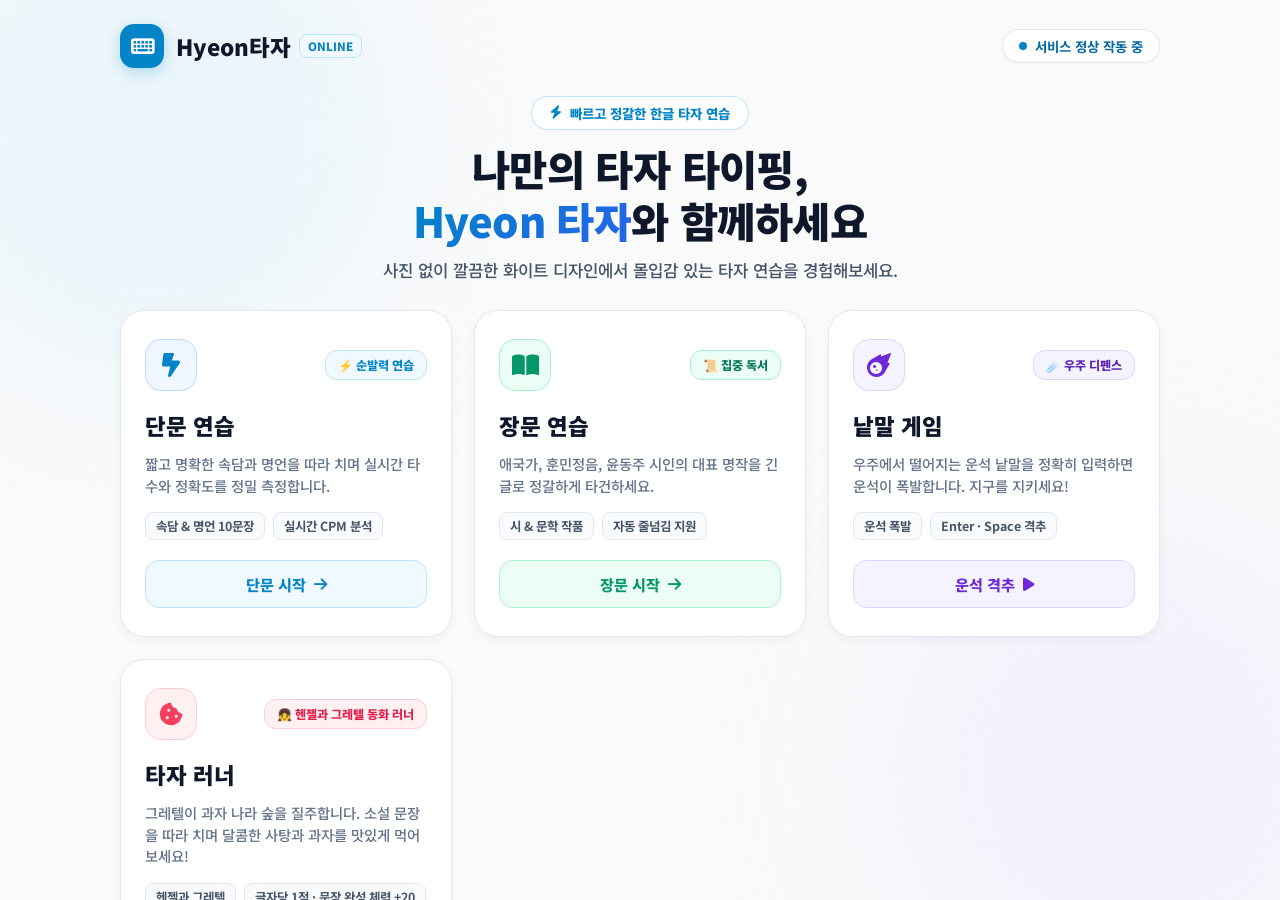
==== commit e7cd5013: "feat: redesign runner to Hansel & Gretel fairy tale theme with girl runner and ground snacks, refine" ====
--- a/index.html
+++ b/index.html
@@ -110,23 +110,23 @@
           </div>
         </div>
 
-        <!-- Cookie Run Style Typing Runner Card -->
+        <!-- Hansel & Gretel Fairy Tale Runner Card -->
         <div class="mode-card card-rose magnetic-element" data-launch="runner">
           <div class="card-top-bar">
             <div class="card-icon-avatar avatar-rose">
-              <i class="fa-solid fa-person-running"></i>
-            </div>
-            <span class="card-chip chip-rose">🏃 런닝 아케이드</span>
+              <i class="fa-solid fa-cookie-bite"></i>
+            </div>
+            <span class="card-chip chip-rose">👧 헨젤과 그레텔 동화 러너</span>
           </div>
           <div class="card-body">
             <h3 class="card-title">타자 러너</h3>
-            <p class="card-desc">쿠키가 오른쪽으로 질주합니다. 문장을 완성하면 젤리를 먹으며 달리고, 오타 시 장애물에 부딪칩니다.</p>
+            <p class="card-desc">그레텔이 과자 나라 숲을 질주합니다. 소설 문장을 따라 치며 달콤한 사탕과 과자를 맛있게 먹어보세요!</p>
             <div class="card-tags">
-              <span class="tag-item">글자당 1점</span>
-              <span class="tag-item">100점마다 새 세계 · 체력 젤리 +30</span>
+              <span class="tag-item">헨젤과 그레텔</span>
+              <span class="tag-item">글자당 1점 · 문장 완성 체력 +20</span>
             </div>
             <div class="card-btn-wrap">
-              <span class="card-action-btn btn-rose">질주 시작 <i class="fa-solid fa-bolt"></i></span>
+              <span class="card-action-btn btn-rose">동화 질주 시작 <i class="fa-solid fa-bolt"></i></span>
             </div>
           </div>
         </div>
@@ -372,9 +372,8 @@
             <div class="cr-layer" id="runner-jelly-track"></div>
             <div class="cr-layer" id="runner-obstacle-track"></div>
             <div class="cr-hero-wrap" id="runner-char-wrap">
-              <img class="cr-pet" id="runner-pet" src="assets/runner/pet.png" alt="">
-              <img class="cr-hero" id="runner-char" src="assets/runner/cookie-run-1.png" alt="쿠키 러너">
-              <div class="cr-float hidden" id="runner-dash-effect">문장 완성! 젤리 질주</div>
+              <img class="cr-hero" id="runner-char" src="assets/runner/gretel-run-1.png" alt="그레텔 러너">
+              <div class="cr-float hidden" id="runner-dash-effect">문장 완성! 과자 싹쓸이</div>
               <div class="cr-float cr-float-bad hidden" id="runner-crash-effect">넘어졌어요!</div>
             </div>
             <img class="cr-hp-jelly hidden" id="runner-hp-jelly" src="assets/runner/jelly-heart.png" alt="">
--- a/styles.css
+++ b/styles.css
@@ -605,9 +605,9 @@
 
 .falling-word {
   position: absolute;
-  width: 132px;
-  height: 132px;
-  padding: 28px 16px 22px;
+  width: 88px;
+  height: 88px;
+  padding: 16px 8px 12px;
   display: flex;
   align-items: center;
   justify-content: center;
@@ -617,39 +617,55 @@
   background-repeat: no-repeat;
   background-position: center;
   background-color: transparent;
-  mix-blend-mode: screen;
-  color: #fff;
-  font-size: 1.05rem;
+  color: #FFFFFF;
+  font-size: 0.95rem;
   font-weight: 900;
   line-height: 1.15;
   border: none;
   box-shadow: none;
   white-space: normal;
   word-break: keep-all;
-  text-shadow: 0 2px 4px rgba(0,0,0,0.95), 0 0 10px rgba(0,0,0,0.8), 0 0 18px rgba(251,146,60,0.55);
-  filter: drop-shadow(0 8px 12px rgba(0,0,0,0.45));
+  text-shadow: 0 2px 4px rgba(0,0,0,0.95), 0 0 10px rgba(0,0,0,0.9), 0 0 16px rgba(251,146,60,0.65);
+  filter: drop-shadow(0 6px 12px rgba(0,0,0,0.6));
   pointer-events: none;
-  will-change: transform;
-}
-
-.falling-word.skin-fire { background-image: url("assets/game/meteor-fire.png"); }
-.falling-word.skin-rock { background-image: url("assets/game/meteor-rock.png"); }
-.falling-word.skin-ice { background-image: url("assets/game/meteor-ice.png"); mix-blend-mode: screen; }
-.falling-word.is-long { font-size: 0.82rem; width: 148px; height: 148px; }
+  will-change: transform, filter;
+  transition: filter 0.15s ease;
+}
+
+.falling-word.skin-fire {
+  background-image: url("assets/game/meteor-fire.png");
+  filter: drop-shadow(0 0 12px rgba(249,115,22,0.75)) drop-shadow(0 6px 12px rgba(0,0,0,0.6));
+}
+
+.falling-word.skin-rock {
+  background-image: url("assets/game/meteor-rock.png");
+  filter: drop-shadow(0 0 12px rgba(168,85,247,0.6)) drop-shadow(0 6px 12px rgba(0,0,0,0.6));
+}
+
+.falling-word.skin-ice {
+  background-image: url("assets/game/meteor-ice.png");
+  filter: drop-shadow(0 0 14px rgba(56,189,248,0.85)) drop-shadow(0 6px 12px rgba(0,0,0,0.6));
+}
+
+.falling-word.is-long {
+  font-size: 0.82rem;
+  width: 104px;
+  height: 104px;
+}
 
 .falling-word.targeted {
   background-image: url("assets/game/meteor-target.png");
-  color: #fff8e1;
-  text-shadow: 0 2px 4px rgba(0,0,0,0.9), 0 0 16px rgba(251,191,36,0.9);
-  filter: drop-shadow(0 0 16px rgba(251,191,36,0.95));
+  color: #FFFBEB;
+  text-shadow: 0 0 12px rgba(251,191,36,1), 0 0 20px rgba(245,158,11,0.95), 0 2px 6px rgba(0,0,0,1);
+  filter: drop-shadow(0 0 20px rgba(251,191,36,0.95)) drop-shadow(0 0 30px rgba(239,68,68,0.8));
 }
 
 .falling-word.is-pop {
   background-image: url("assets/game/explosion.png") !important;
-  mix-blend-mode: screen;
-  animation: wgBoom 0.42s ease-out forwards;
-  color: transparent;
-  text-shadow: none;
+  animation: wgBoom 0.45s cubic-bezier(0.12, 0.9, 0.25, 1) forwards;
+  color: transparent !important;
+  text-shadow: none !important;
+  z-index: 10;
 }
 
 .falling-word.is-miss {
@@ -657,9 +673,21 @@
 }
 
 @keyframes wgBoom {
-  0% { transform: translateY(var(--wy, 0px)) rotate(var(--rot, 0deg)) scale(0.85); opacity: 1; }
-  40% { transform: translateY(var(--wy, 0px)) rotate(var(--rot, 0deg)) scale(1.55); opacity: 1; }
-  100% { transform: translateY(var(--wy, 0px)) rotate(var(--rot, 0deg)) scale(1.9); opacity: 0; }
+  0% {
+    transform: translateY(var(--wy, 0px)) rotate(var(--rot, 0deg)) scale(0.85);
+    opacity: 1;
+    filter: brightness(2.2) drop-shadow(0 0 30px #FFEDD5);
+  }
+  40% {
+    transform: translateY(var(--wy, 0px)) rotate(var(--rot, 0deg)) scale(1.55);
+    opacity: 0.95;
+    filter: brightness(1.6) drop-shadow(0 0 24px #F97316);
+  }
+  100% {
+    transform: translateY(var(--wy, 0px)) rotate(var(--rot, 0deg)) scale(1.95);
+    opacity: 0;
+    filter: brightness(0.9);
+  }
 }
 
 @keyframes wgMiss {
@@ -667,15 +695,37 @@
   100% { filter: brightness(2.2) hue-rotate(-20deg); opacity: 0; }
 }
 
+/* Explosion Spark Particles */
+.wg-spark {
+  position: absolute;
+  width: 7px;
+  height: 7px;
+  border-radius: 50%;
+  pointer-events: none;
+  z-index: 9;
+  animation: sparkFly 0.55s cubic-bezier(0.1, 0.85, 0.25, 1) forwards;
+}
+
+@keyframes sparkFly {
+  0% {
+    transform: translate(0, 0) scale(1.4);
+    opacity: 1;
+  }
+  100% {
+    transform: translate(var(--tx), var(--ty)) scale(0);
+    opacity: 0;
+  }
+}
+
 .game-input-container {
   padding: 14px 24px 16px;
-  background: rgba(4, 10, 24, 0.9);
-  backdrop-filter: blur(10px);
+  background: rgba(4, 10, 24, 0.92);
+  backdrop-filter: blur(12px);
   display: flex;
   justify-content: center;
   z-index: 6;
-  border-top: 2px solid rgba(34, 211, 238, 0.38);
-  box-shadow: 0 -8px 24px rgba(6, 182, 212, 0.12);
+  border-top: 2px solid rgba(34, 211, 238, 0.45);
+  box-shadow: 0 -8px 24px rgba(6, 182, 212, 0.18);
 }
 
 .game-input-box {
@@ -706,18 +756,18 @@
 }
 
 /* =========================================
-   Cookie Typing Runner — right-facing rebuild
+   Hansel & Gretel Fairy Tale Runner
    ========================================= */
 .cr-stage {
   flex: 1;
   min-height: 0;
-  background: #1c1020;
+  background: #FFF1F2;
   border-radius: 24px;
   overflow: hidden;
   display: flex;
   flex-direction: column;
-  border: 3px solid #f59e0b;
-  box-shadow: 0 18px 36px rgba(245, 158, 11, 0.18);
+  border: 3px solid #F43F5E;
+  box-shadow: 0 18px 36px rgba(244, 63, 94, 0.18);
 }
 
 .cr-hud {
@@ -726,8 +776,8 @@
   align-items: center;
   gap: 16px;
   padding: 10px 18px;
-  background: linear-gradient(90deg, rgba(28, 16, 32, 0.94), rgba(69, 26, 23, 0.9));
-  border-bottom: 2px solid rgba(245, 158, 11, 0.45);
+  background: linear-gradient(90deg, #881337 0%, #4C0519 100%);
+  border-bottom: 2px solid #FB7185;
   z-index: 20;
 }
 
@@ -740,19 +790,19 @@
 }
 
 .cr-hp-icon {
-  width: 36px;
-  height: 36px;
+  width: 34px;
+  height: 34px;
   object-fit: contain;
-  filter: drop-shadow(0 0 8px rgba(239, 68, 68, 0.7));
+  filter: drop-shadow(0 0 8px rgba(244, 63, 94, 0.8));
 }
 
 .cr-hp-track {
   flex: 1;
   height: 20px;
-  background: #1a0b10;
+  background: #1F070E;
   border-radius: 12px;
   overflow: hidden;
-  border: 2px solid #fbbf24;
+  border: 2px solid #FDE047;
   box-shadow: inset 0 2px 6px rgba(0, 0, 0, 0.55);
 }
 
@@ -761,18 +811,18 @@
   width: 100%;
   background: repeating-linear-gradient(
     45deg,
-    #fb7185 0 10px,
-    #ef4444 10px 20px
+    #FB7185 0 10px,
+    #F43F5E 10px 20px
   );
   transition: width 0.25s linear;
-  box-shadow: 0 0 12px rgba(239, 68, 68, 0.7);
+  box-shadow: 0 0 12px rgba(244, 63, 94, 0.8);
 }
 
 .cr-hp-fill.is-low {
   background: repeating-linear-gradient(
     45deg,
-    #7f1d1d 0 10px,
-    #dc2626 10px 20px
+    #991B1B 0 10px,
+    #DC2626 10px 20px
   );
 }
 
@@ -780,7 +830,7 @@
   font-family: var(--font-en);
   font-weight: 900;
   font-size: 1.1rem;
-  color: #fde68a;
+  color: #FDE047;
   min-width: 42px;
   text-shadow: 0 2px 4px rgba(0, 0, 0, 0.7);
 }
@@ -793,20 +843,20 @@
 }
 
 .cr-chip {
-  background: rgba(15, 23, 42, 0.72);
-  border: 1.5px solid #f59e0b;
+  background: rgba(15, 23, 42, 0.65);
+  border: 1.5px solid #FB7185;
   border-radius: 14px;
   padding: 4px 12px;
   display: flex;
   align-items: center;
   gap: 8px;
-  color: #f8fafc;
+  color: #F8FAFC;
 }
 
 .cr-chip span {
   font-size: 0.72rem;
   font-weight: 800;
-  color: #fcd34d;
+  color: #FDE047;
   letter-spacing: 0.04em;
 }
 
@@ -817,21 +867,22 @@
 }
 
 .cr-combo strong {
-  color: #fb923c;
+  color: #FB923C;
 }
 
 .cr-world {
   flex: 1;
   position: relative;
   overflow: hidden;
-  min-height: 230px;
+  min-height: 240px;
+  background: #FFE4E6;
 }
 
 .cr-world.is-hurt::after {
   content: "";
   position: absolute;
   inset: 0;
-  background: radial-gradient(circle at 18% 70%, rgba(220, 38, 38, 0.28), transparent 55%);
+  background: radial-gradient(circle at 18% 70%, rgba(225, 29, 72, 0.35), transparent 55%);
   pointer-events: none;
   z-index: 12;
 }
@@ -839,11 +890,11 @@
 .cr-bg {
   position: absolute;
   inset: 0 0 52px 0;
-  background-image: url("assets/runner/bg-sky.jpg");
+  background-image: url("assets/runner/bg-fairytale.jpg");
   background-repeat: repeat-x;
   background-size: auto 100%;
   background-position: 0 0;
-  animation: crScrollBg 22s linear infinite;
+  animation: crScrollBg 26s linear infinite;
   transition: opacity 0.35s ease;
 }
 
@@ -852,7 +903,7 @@
 }
 
 .cr-world.is-dashing .cr-bg {
-  animation-duration: 7s;
+  animation-duration: 8s;
 }
 
 .cr-ground {
@@ -860,103 +911,63 @@
   left: 0;
   right: 0;
   bottom: 0;
-  height: 58px;
-  background-image: url("assets/runner/ground.jpg");
-  background-repeat: repeat-x;
-  background-size: auto 100%;
-  border-top: 4px solid #fbbf24;
-  animation: crScrollGround 1.6s linear infinite;
+  height: 56px;
+  background: #78350F;
+  border-top: 5px solid #F43F5E;
   z-index: 4;
-}
-
-.cr-world.is-dashing .cr-ground {
-  animation-duration: 0.55s;
 }
 
 @keyframes crScrollBg {
   from { background-position: 0 0; }
-  to { background-position: -1280px 0; }
-}
-
-@keyframes crScrollGround {
-  from { background-position: 0 0; }
-  to { background-position: -640px 0; }
+  to { background-position: -1920px 0; }
 }
 
 .cr-layer {
   position: absolute;
-  inset: 0 0 58px 0;
+  inset: 0 0 56px 0;
   pointer-events: none;
   z-index: 6;
 }
 
+/* Sweet Snacks along Ground Lane */
 .cr-jelly {
   position: absolute;
-  top: 0;
-  left: 0;
-  width: 56px;
-  height: 56px;
+  width: 46px;
+  height: 46px;
   object-fit: contain;
   filter: drop-shadow(0 4px 6px rgba(0, 0, 0, 0.28));
   will-change: transform;
 }
 
 .cr-jelly.is-eaten {
-  animation: crJellyEat 0.36s ease-in forwards;
+  animation: crSnackEat 0.4s ease-out forwards;
+}
+
+@keyframes crSnackEat {
+  0% { opacity: 1; transform: scale(1); filter: brightness(1.5); }
+  45% { opacity: 0.95; transform: scale(1.35) translateY(-14px); filter: brightness(2) drop-shadow(0 0 12px #FDE047); }
+  100% { opacity: 0; transform: scale(0.2) translateY(-26px); }
 }
 
 .cr-hp-jelly {
   position: absolute;
   right: 20%;
-  bottom: 62px;
-  width: 148px;
-  height: 148px;
+  bottom: 58px;
+  width: 90px;
+  height: 90px;
   object-fit: contain;
   z-index: 9;
-  filter: drop-shadow(0 0 18px rgba(239, 68, 68, 0.75));
+  filter: drop-shadow(0 0 18px rgba(244, 63, 94, 0.85));
   animation: crHpJellyIdle 0.75s ease-in-out infinite alternate;
 }
 
 .cr-hp-jelly.is-eaten {
-  animation: crHpJellyEat 0.55s ease-in forwards;
+  animation: crSnackEat 0.5s ease-in forwards;
 }
 
 @keyframes crHpJellyIdle {
   from { transform: translateY(0) scale(1); }
-  to { transform: translateY(-14px) scale(1.07); }
-}
-
-@keyframes crHpJellyEat {
-  0% { opacity: 1; transform: translate(0, 0) scale(1); }
-  45% { opacity: 1; transform: translate(-90px, 16px) scale(1.22); }
-  100% { opacity: 0; transform: translate(-170px, 36px) scale(0.12); }
-}
-
-@keyframes crJellyEat {
-  0% { opacity: 1; transform: scale(1); }
-  70% { opacity: 1; transform: scale(1.25); }
-  100% { opacity: 0; transform: scale(0.2); }
-}
-
-.cr-obstacle {
-  position: absolute;
-  bottom: 6px;
-  left: 70%;
-  width: 92px;
-  height: 92px;
-  object-fit: contain;
-  filter: drop-shadow(0 6px 8px rgba(0, 0, 0, 0.35));
-  z-index: 7;
-}
-
-.cr-obstacle.is-slamming {
-  animation: crSlam 0.55s cubic-bezier(0.2, 0.8, 0.2, 1) forwards;
-}
-
-@keyframes crSlam {
-  0% { transform: translateX(220px) scale(0.85); opacity: 0; }
-  55% { transform: translateX(-40px) scale(1.05); opacity: 1; }
-  100% { transform: translateX(-160px) scale(0.9); opacity: 0; }
+  to { transform: translateY(-10px) scale(1.08); }
 }
 
 .cr-hero-wrap {
@@ -971,12 +982,12 @@
 }
 
 .cr-hero-wrap.is-dashing {
-  transform: translateX(160px) scale(1.08);
+  transform: translateX(160px) scale(1.06);
 }
 
 .cr-hero-wrap.is-world-exit {
   transition: transform 0.8s cubic-bezier(0.22, 1, 0.36, 1);
-  transform: translateX(120vw) scale(1.08);
+  transform: translateX(120vw) scale(1.06);
 }
 
 .cr-hero-wrap.is-world-enter {
@@ -1013,8 +1024,8 @@
 }
 
 .cr-hero-wrap.is-fallen {
-  transform: translate(8px, 22px) rotate(82deg);
-  transform-origin: 60% 88%;
+  transform: translate(6px, 16px) rotate(22deg);
+  transform-origin: 50% 90%;
 }
 
 .cr-hero-wrap.is-getting-up {
@@ -1022,38 +1033,23 @@
 }
 
 @keyframes crGetUp {
-  0% { transform: translate(8px, 22px) rotate(82deg); }
+  0% { transform: translate(6px, 16px) rotate(22deg); }
   100% { transform: translate(0, 0) rotate(0deg); }
 }
 
 @keyframes crHit {
   0% { transform: translateX(0); filter: none; }
-  25% { transform: translateX(-22px) rotate(-8deg); filter: brightness(1.4) sepia(0.4) hue-rotate(-20deg); }
-  55% { transform: translateX(16px) rotate(7deg); }
+  25% { transform: translateX(-18px) rotate(-8deg); filter: brightness(1.4) sepia(0.3) hue-rotate(-20deg); }
+  55% { transform: translateX(14px) rotate(6deg); }
   100% { transform: translateX(0); filter: none; }
 }
 
 .cr-hero {
-  width: 118px;
-  height: 118px;
+  width: 110px;
+  height: 110px;
   object-fit: contain;
-  filter: drop-shadow(0 8px 10px rgba(0, 0, 0, 0.4));
+  filter: drop-shadow(0 8px 12px rgba(0, 0, 0, 0.35));
   image-rendering: auto;
-}
-
-.cr-pet {
-  width: 58px;
-  height: 58px;
-  object-fit: contain;
-  margin-bottom: 54px;
-  margin-right: -10px;
-  animation: crPetHover 1.1s ease-in-out infinite alternate;
-  filter: drop-shadow(0 0 8px rgba(244, 114, 182, 0.7));
-}
-
-@keyframes crPetHover {
-  from { transform: translateY(0) rotate(-6deg); }
-  to { transform: translateY(-14px) rotate(8deg); }
 }
 
 .cr-float {
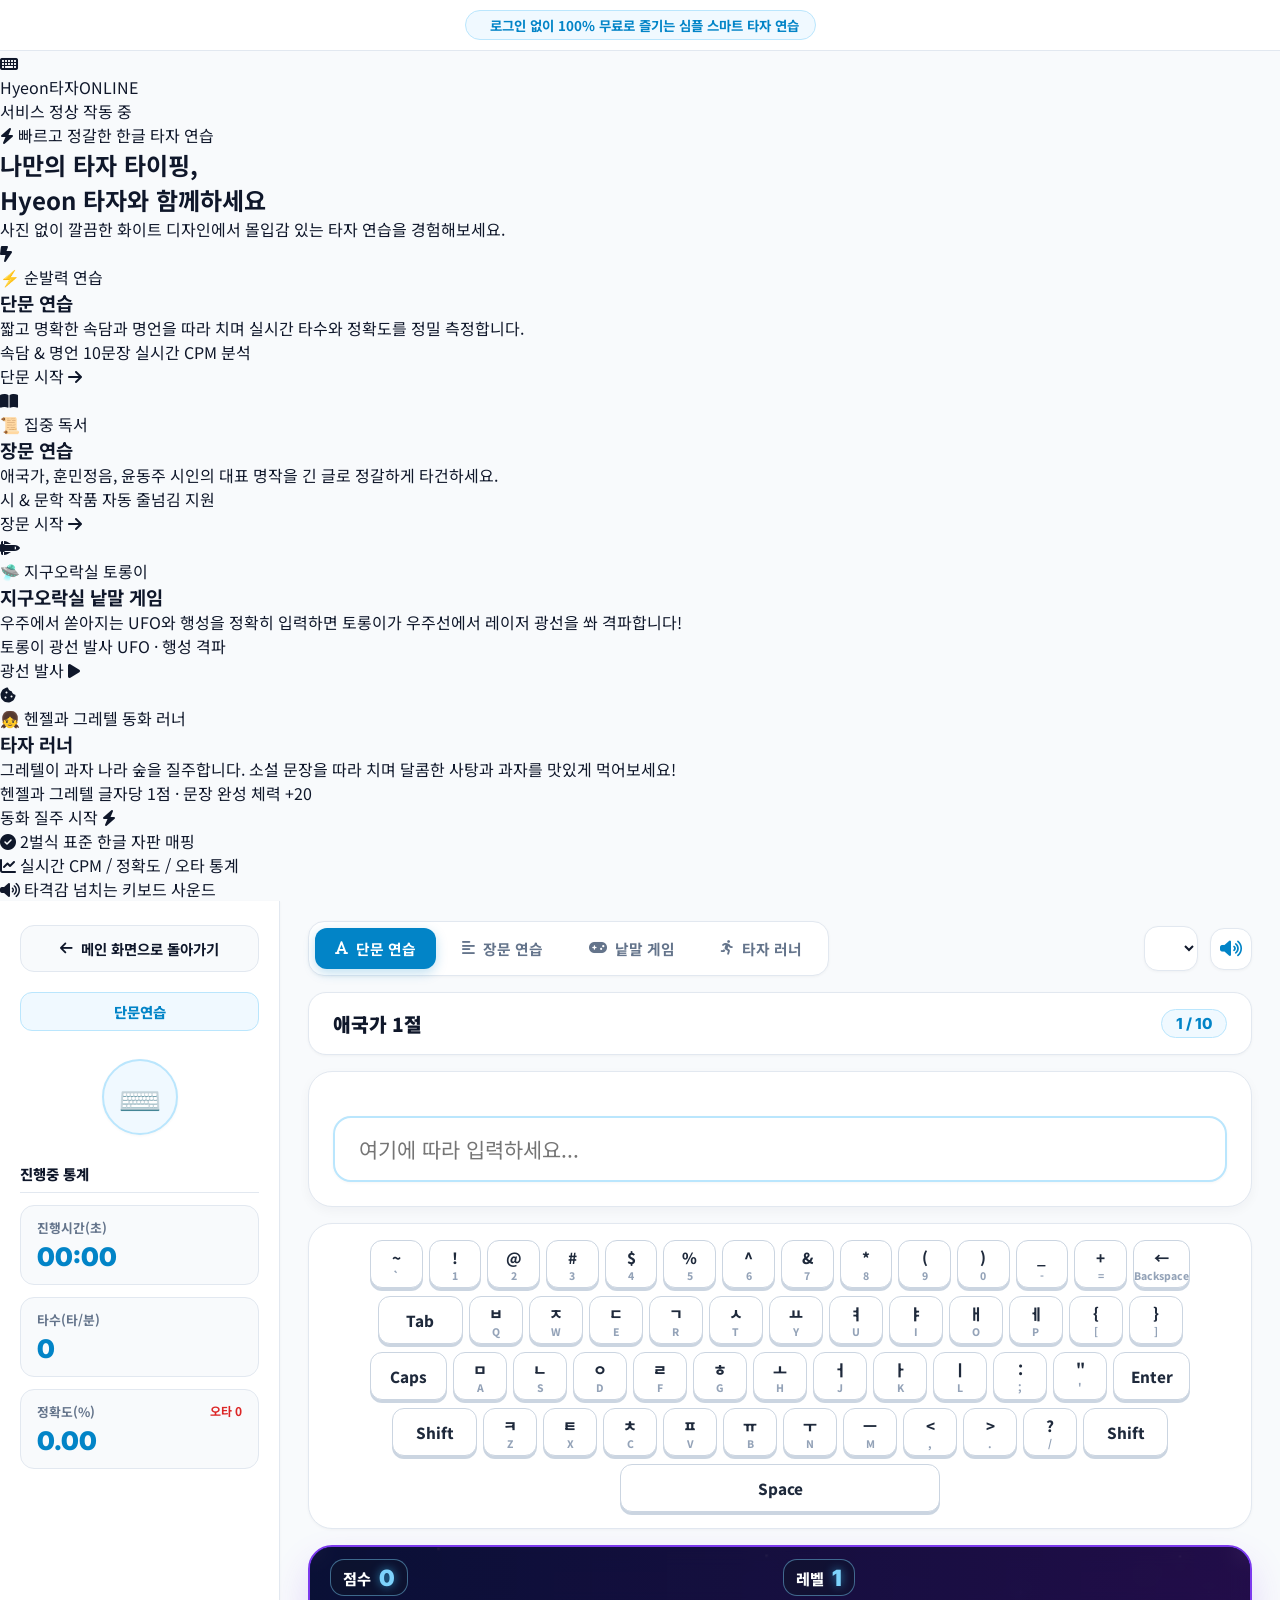
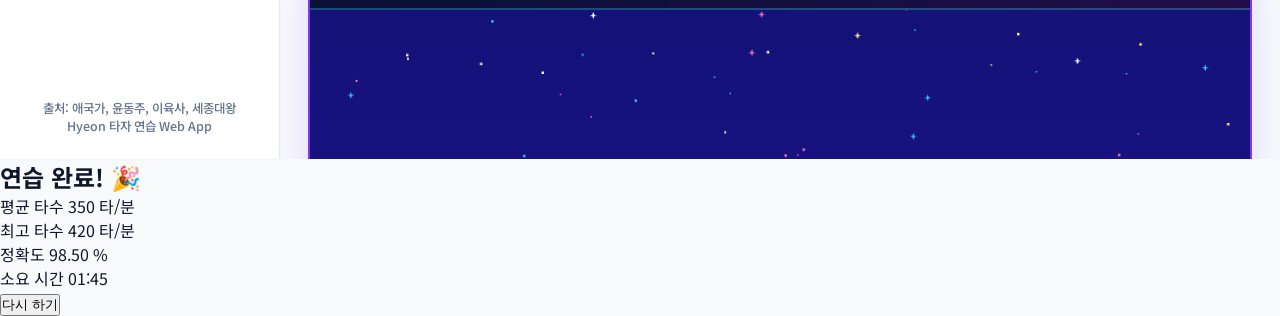
==== commit 2729f717: "feat: complete overhaul of Word Game with Earth Arcade theme (Torongi rabbit spaceship laser cannon," ====
--- a/index.html
+++ b/index.html
@@ -89,23 +89,23 @@
           </div>
         </div>
 
-        <!-- Word Game Card -->
+        <!-- Word Game Card (Earth Arcade Torongi Laser Game) -->
         <div class="mode-card card-indigo magnetic-element" data-launch="game">
           <div class="card-top-bar">
             <div class="card-icon-avatar avatar-indigo">
-              <i class="fa-solid fa-meteor"></i>
-            </div>
-            <span class="card-chip chip-indigo">☄️ 우주 디펜스</span>
+              <i class="fa-solid fa-shuttle-space"></i>
+            </div>
+            <span class="card-chip chip-indigo">🛸 지구오락실 토롱이</span>
           </div>
           <div class="card-body">
-            <h3 class="card-title">낱말 게임</h3>
-            <p class="card-desc">우주에서 떨어지는 운석 낱말을 정확히 입력하면 운석이 폭발합니다. 지구를 지키세요!</p>
+            <h3 class="card-title">지구오락실 낱말 게임</h3>
+            <p class="card-desc">우주에서 쏟아지는 UFO와 행성을 정확히 입력하면 토롱이가 우주선에서 레이저 광선을 쏴 격파합니다!</p>
             <div class="card-tags">
-              <span class="tag-item">운석 폭발</span>
-              <span class="tag-item">Enter · Space 격추</span>
+              <span class="tag-item">토롱이 광선 발사</span>
+              <span class="tag-item">UFO · 행성 격파</span>
             </div>
             <div class="card-btn-wrap">
-              <span class="card-action-btn btn-indigo">운석 격추 <i class="fa-solid fa-play"></i></span>
+              <span class="card-action-btn btn-indigo">광선 발사 <i class="fa-solid fa-play"></i></span>
             </div>
           </div>
         </div>
@@ -321,7 +321,7 @@
         </section>
       </div>
 
-      <!-- Stage: Word Game (Falling Words Arcade) -->
+      <!-- Stage: Word Game (Earth Arcade Torongi Laser Game) -->
       <div id="word-game-stage" class="view-stage hidden">
         <div class="word-game-stage">
           <div class="wg-bg"></div>
@@ -338,11 +338,18 @@
           </div>
 
           <div class="falling-area" id="falling-area">
-            <!-- Falling words spawned dynamically -->
+            <canvas class="wg-laser-canvas" id="word-laser-canvas"></canvas>
+            <!-- Falling space objects with words spawned dynamically -->
+          </div>
+
+          <div class="wg-player-area" id="word-player-area">
+            <div class="wg-torongi-wrap" id="torongi-wrap">
+              <img class="wg-torongi-ship" id="torongi-ship" src="assets/game/torongi-ship.png" alt="토롱이 우주선">
+            </div>
           </div>
 
           <div class="game-input-container">
-            <input type="text" id="game-input" class="game-input-box" placeholder="운석 낱말을 입력하고 Enter 또는 Space!" autocomplete="off" aria-label="낱말 게임 단어 입력창">
+            <input type="text" id="game-input" class="game-input-box" placeholder="우주선과 행성의 낱말을 치면 토롱이가 광선 발사!" autocomplete="off" aria-label="낱말 게임 단어 입력창">
           </div>
         </div>
       </div>
@@ -359,7 +366,7 @@
               <span class="cr-hp-text" id="runner-hp-text">100</span>
             </div>
             <div class="cr-scores">
-              <div class="cr-chip"><span>세계</span><strong id="runner-world-name">캔디 왕국</strong></div>
+              <div class="cr-chip"><span>세계</span><strong id="runner-world-name">1. 숲속</strong></div>
               <div class="cr-chip"><span>점수</span><strong id="runner-score">0</strong></div>
               <div class="cr-chip"><span>초당 감소</span><strong id="runner-drain">-1</strong></div>
               <div class="cr-chip"><span>거리</span><strong id="runner-distance">0 m</strong></div>
@@ -372,9 +379,11 @@
             <div class="cr-layer" id="runner-jelly-track"></div>
             <div class="cr-layer" id="runner-obstacle-track"></div>
             <div class="cr-hero-wrap" id="runner-char-wrap">
+              <div class="gretel-speech-bubble hidden" id="runner-crash-effect">
+                <span class="bubble-icon">💬</span> 넘어졌어요! 문장을 고치면 일어납니다
+              </div>
               <img class="cr-hero" id="runner-char" src="assets/runner/gretel-run-1.png" alt="그레텔 러너">
               <div class="cr-float hidden" id="runner-dash-effect">문장 완성! 과자 싹쓸이</div>
-              <div class="cr-float cr-float-bad hidden" id="runner-crash-effect">넘어졌어요!</div>
             </div>
             <img class="cr-hp-jelly hidden" id="runner-hp-jelly" src="assets/runner/jelly-heart.png" alt="">
             <div class="cr-world-banner hidden" id="runner-world-banner">새로운 세계</div>
--- a/styles.css
+++ b/styles.css
@@ -577,12 +577,77 @@
   width: 30px;
   height: 30px;
   object-fit: contain;
-  filter: drop-shadow(0 0 6px rgba(239, 68, 68, 0.7));
+.word-game-stage {
+  flex: 1;
+  min-height: 0;
+  background: #18168A;
+  border-radius: 24px;
+  overflow: hidden;
+  display: flex;
+  flex-direction: column;
+  position: relative;
+  border: 3px solid #38BDF8;
+  box-shadow: 0 18px 40px rgba(24, 22, 138, 0.45);
+}
+
+.wg-bg {
+  position: absolute;
+  inset: 0;
+  background-image: url("assets/game/bg-space.png");
+  background-size: cover;
+  background-position: center;
+  z-index: 1;
+}
+
+.game-hud {
+  display: flex;
+  justify-content: space-between;
+  align-items: center;
+  gap: 16px;
+  padding: 12px 24px;
+  background: rgba(15, 23, 42, 0.85);
+  backdrop-filter: blur(10px);
+  border-bottom: 2px solid #38BDF8;
+  z-index: 20;
+}
+
+.hud-item {
+  display: flex;
+  align-items: center;
+  gap: 8px;
+  color: #F8FAFC;
+  font-size: 0.95rem;
+  font-weight: 700;
+}
+
+.hud-item span:first-child {
+  color: #38BDF8;
+  font-weight: 800;
+}
+
+.hud-value {
+  font-family: var(--font-en);
+  font-size: 1.25rem;
+  font-weight: 900;
+  color: #FDE047;
+  text-shadow: 0 0 10px rgba(253, 224, 71, 0.5);
+}
+
+.lives-container {
+  display: flex;
+  align-items: center;
+  gap: 6px;
+}
+
+.wg-heart {
+  width: 26px;
+  height: 26px;
+  object-fit: contain;
+  filter: drop-shadow(0 0 6px rgba(244, 63, 94, 0.8));
 }
 
 .wg-heart.is-empty {
-  filter: grayscale(0.4) drop-shadow(none);
-  opacity: 0.7;
+  filter: grayscale(0.8) opacity(0.35);
 }
 
 .falling-area {
@@ -592,80 +657,93 @@
   z-index: 2;
 }
 
-.falling-area::after {
-  content: "";
+.wg-laser-canvas {
   position: absolute;
-  left: 0; right: 0; bottom: 0;
-  height: 10px;
-  background: linear-gradient(90deg, transparent, rgba(248,113,113,0.85), transparent);
-  box-shadow: 0 0 18px rgba(239,68,68,0.7);
-  z-index: 3;
+  inset: 0;
+  width: 100%;
+  height: 100%;
   pointer-events: none;
+  z-index: 8;
 }
 
 .falling-word {
   position: absolute;
-  width: 88px;
-  height: 88px;
-  padding: 16px 8px 12px;
-  display: flex;
-  align-items: center;
-  justify-content: center;
+  width: 84px;
+  height: 84px;
+  display: flex;
+  flex-direction: column;
+  align-items: center;
+  justify-content: flex-end;
   text-align: center;
-  background-image: url("assets/game/meteor-rock.png");
   background-size: contain;
   background-repeat: no-repeat;
-  background-position: center;
+  background-position: center 6px;
   background-color: transparent;
-  color: #FFFFFF;
-  font-size: 0.95rem;
-  font-weight: 900;
-  line-height: 1.15;
-  border: none;
-  box-shadow: none;
-  white-space: normal;
-  word-break: keep-all;
-  text-shadow: 0 2px 4px rgba(0,0,0,0.95), 0 0 10px rgba(0,0,0,0.9), 0 0 16px rgba(251,146,60,0.65);
-  filter: drop-shadow(0 6px 12px rgba(0,0,0,0.6));
   pointer-events: none;
   will-change: transform, filter;
   transition: filter 0.15s ease;
-}
-
-.falling-word.skin-fire {
-  background-image: url("assets/game/meteor-fire.png");
-  filter: drop-shadow(0 0 12px rgba(249,115,22,0.75)) drop-shadow(0 6px 12px rgba(0,0,0,0.6));
-}
-
-.falling-word.skin-rock {
-  background-image: url("assets/game/meteor-rock.png");
-  filter: drop-shadow(0 0 12px rgba(168,85,247,0.6)) drop-shadow(0 6px 12px rgba(0,0,0,0.6));
-}
-
-.falling-word.skin-ice {
-  background-image: url("assets/game/meteor-ice.png");
-  filter: drop-shadow(0 0 14px rgba(56,189,248,0.85)) drop-shadow(0 6px 12px rgba(0,0,0,0.6));
-}
-
-.falling-word.is-long {
-  font-size: 0.82rem;
-  width: 104px;
-  height: 104px;
+  z-index: 4;
+}
+
+.falling-word .word-badge {
+  background: rgba(15, 23, 42, 0.92);
+  border: 2px solid #FDE047;
+  box-shadow: 0 2px 8px rgba(0, 0, 0, 0.7);
+  border-radius: 10px;
+  padding: 2px 8px;
+  color: #FFFFFF;
+  font-size: 0.92rem;
+  font-weight: 900;
+  line-height: 1.2;
+  white-space: nowrap;
+  letter-spacing: 0.02em;
+  text-shadow: 0 1px 3px rgba(0, 0, 0, 0.9);
+  margin-bottom: -4px;
+}
+
+.falling-word.skin-ufo {
+  background-image: url("assets/game/ufo.png");
+}
+
+.falling-word.skin-rocket {
+  background-image: url("assets/game/rocket.png");
+}
+
+.falling-word.skin-moon {
+  background-image: url("assets/game/moon-face.png");
+}
+
+.falling-word.skin-planet {
+  background-image: url("assets/game/planet-green.png");
+}
+
+.falling-word.skin-capsule {
+  background-image: url("assets/game/capsule.png");
+}
+
+.falling-word.skin-dpad {
+  background-image: url("assets/game/dpad.png");
 }
 
 .falling-word.targeted {
-  background-image: url("assets/game/meteor-target.png");
-  color: #FFFBEB;
-  text-shadow: 0 0 12px rgba(251,191,36,1), 0 0 20px rgba(245,158,11,0.95), 0 2px 6px rgba(0,0,0,1);
-  filter: drop-shadow(0 0 20px rgba(251,191,36,0.95)) drop-shadow(0 0 30px rgba(239,68,68,0.8));
+  filter: drop-shadow(0 0 16px #FDE047) drop-shadow(0 0 24px #F43F5E);
+}
+
+.falling-word.targeted .word-badge {
+  background: #E11D48;
+  border-color: #FEF08A;
+  color: #FEF08A;
+  box-shadow: 0 0 14px rgba(254, 240, 138, 0.8);
 }
 
 .falling-word.is-pop {
   background-image: url("assets/game/explosion.png") !important;
   animation: wgBoom 0.45s cubic-bezier(0.12, 0.9, 0.25, 1) forwards;
-  color: transparent !important;
-  text-shadow: none !important;
   z-index: 10;
+}
+
+.falling-word.is-pop .word-badge {
+  display: none;
 }
 
 .falling-word.is-miss {
@@ -676,15 +754,15 @@
   0% {
     transform: translateY(var(--wy, 0px)) rotate(var(--rot, 0deg)) scale(0.85);
     opacity: 1;
-    filter: brightness(2.2) drop-shadow(0 0 30px #FFEDD5);
+    filter: brightness(1.8) drop-shadow(0 0 24px #FBBF24);
   }
   40% {
-    transform: translateY(var(--wy, 0px)) rotate(var(--rot, 0deg)) scale(1.55);
+    transform: translateY(var(--wy, 0px)) rotate(var(--rot, 0deg)) scale(1.45);
     opacity: 0.95;
-    filter: brightness(1.6) drop-shadow(0 0 24px #F97316);
+    filter: brightness(1.5) drop-shadow(0 0 20px #EA580C);
   }
   100% {
-    transform: translateY(var(--wy, 0px)) rotate(var(--rot, 0deg)) scale(1.95);
+    transform: translateY(var(--wy, 0px)) rotate(var(--rot, 0deg)) scale(1.8);
     opacity: 0;
     filter: brightness(0.9);
   }
@@ -692,17 +770,55 @@
 
 @keyframes wgMiss {
   0% { filter: brightness(1); opacity: 1; }
-  100% { filter: brightness(2.2) hue-rotate(-20deg); opacity: 0; }
+  100% { filter: brightness(2) hue-rotate(-30deg); opacity: 0; }
+}
+
+/* Comic '뿅!' Pop text */
+.wg-comic-pop {
+  position: absolute;
+  font-family: var(--font-kr);
+  font-size: 1.4rem;
+  font-weight: 900;
+  color: #FEF08A;
+  text-shadow: 0 0 8px #F43F5E, 0 2px 4px #000;
+  pointer-events: none;
+  z-index: 12;
+  animation: comicPopFloat 0.6s ease-out forwards;
+}
+
+@keyframes comicPopFloat {
+  0% { transform: translate(-50%, -50%) scale(0.6); opacity: 0; }
+  30% { transform: translate(-50%, -80%) scale(1.3); opacity: 1; }
+  100% { transform: translate(-50%, -130%) scale(1); opacity: 0; }
+}
+
+/* Floating Score Indicator */
+.wg-score-float {
+  position: absolute;
+  font-family: var(--font-en);
+  font-size: 1.3rem;
+  font-weight: 900;
+  color: #38BDF8;
+  text-shadow: 0 0 10px #0284C7, 0 2px 4px #000;
+  pointer-events: none;
+  z-index: 12;
+  animation: scoreFloatUp 0.65s ease-out forwards;
+}
+
+@keyframes scoreFloatUp {
+  0% { transform: translate(-50%, -50%) scale(0.7); opacity: 0; }
+  40% { transform: translate(-50%, -90%) scale(1.2); opacity: 1; }
+  100% { transform: translate(-50%, -150%) scale(1); opacity: 0; }
 }
 
 /* Explosion Spark Particles */
 .wg-spark {
   position: absolute;
-  width: 7px;
-  height: 7px;
+  width: 8px;
+  height: 8px;
   border-radius: 50%;
   pointer-events: none;
-  z-index: 9;
+  z-index: 11;
   animation: sparkFly 0.55s cubic-bezier(0.1, 0.85, 0.25, 1) forwards;
 }
 
@@ -717,6 +833,47 @@
   }
 }
 
+/* Torongi Player Spaceship Area */
+.wg-player-area {
+  position: relative;
+  height: 88px;
+  display: flex;
+  justify-content: center;
+  align-items: center;
+  z-index: 7;
+  pointer-events: none;
+}
+
+.wg-torongi-wrap {
+  position: relative;
+  width: 96px;
+  height: 96px;
+  animation: torongiHover 2.2s ease-in-out infinite;
+}
+
+.wg-torongi-ship {
+  width: 100%;
+  height: 100%;
+  object-fit: contain;
+  filter: drop-shadow(0 8px 16px rgba(0, 0, 0, 0.6)) drop-shadow(0 0 12px rgba(34, 211, 238, 0.45));
+  transition: transform 0.1s ease;
+}
+
+.wg-torongi-wrap.is-shooting .wg-torongi-ship {
+  animation: torongiRecoil 0.25s ease-out;
+}
+
+@keyframes torongiHover {
+  0%, 100% { transform: translateY(0); }
+  50% { transform: translateY(-8px); }
+}
+
+@keyframes torongiRecoil {
+  0% { transform: translateY(0) scale(1); }
+  35% { transform: translateY(8px) scale(0.92, 1.08); }
+  100% { transform: translateY(0) scale(1); }
+}
+
 .game-input-container {
   padding: 14px 24px 16px;
   background: rgba(4, 10, 24, 0.92);
@@ -724,35 +881,35 @@
   display: flex;
   justify-content: center;
   z-index: 6;
-  border-top: 2px solid rgba(34, 211, 238, 0.45);
+  border-top: 2px solid rgba(56, 189, 248, 0.45);
   box-shadow: 0 -8px 24px rgba(6, 182, 212, 0.18);
 }
 
 .game-input-box {
-  max-width: 480px;
+  max-width: 520px;
   width: 100%;
   padding: 14px 24px;
-  font-size: 1.28rem;
+  font-size: 1.25rem;
   font-family: var(--font-kr);
-  border: 2px solid #22d3ee;
+  border: 2px solid #38bdf8;
   border-radius: 18px;
   background-color: rgba(2, 8, 22, 0.92);
   color: #e0f2fe;
   text-align: center;
   outline: none;
-  box-shadow: 0 0 18px rgba(34, 211, 238, 0.35), inset 0 0 18px rgba(8, 47, 73, 0.45);
+  box-shadow: 0 0 18px rgba(56, 189, 248, 0.35), inset 0 0 18px rgba(8, 47, 73, 0.45);
   letter-spacing: 0.02em;
 }
 
 .game-input-box::placeholder {
-  color: rgba(125, 211, 252, 0.62);
-  font-size: 0.92rem;
+  color: rgba(125, 211, 252, 0.65);
+  font-size: 0.9rem;
   font-weight: 600;
 }
 
 .game-input-box:focus {
   border-color: #67e8f9;
-  box-shadow: 0 0 24px rgba(34, 211, 238, 0.55), inset 0 0 16px rgba(8, 47, 73, 0.4);
+  box-shadow: 0 0 24px rgba(56, 189, 248, 0.65), inset 0 0 16px rgba(8, 47, 73, 0.4);
 }
 
 /* =========================================
@@ -889,8 +1046,8 @@
 
 .cr-bg {
   position: absolute;
-  inset: 0 0 52px 0;
-  background-image: url("assets/runner/bg-fairytale.jpg");
+  inset: 0;
+  background-image: url("assets/runner/bg-forest.jpg?v=4");
   background-repeat: repeat-x;
   background-size: auto 100%;
   background-position: 0 0;
@@ -907,14 +1064,7 @@
 }
 
 .cr-ground {
-  position: absolute;
-  left: 0;
-  right: 0;
-  bottom: 0;
-  height: 56px;
-  background: #78350F;
-  border-top: 5px solid #F43F5E;
-  z-index: 4;
+  display: none;
 }
 
 @keyframes crScrollBg {
@@ -929,24 +1079,60 @@
   z-index: 6;
 }
 
-/* Sweet Snacks along Ground Lane */
+/* Cookie Run Style Sweet Snack Eating Animation */
 .cr-jelly {
   position: absolute;
-  width: 46px;
-  height: 46px;
+  width: 48px;
+  height: 48px;
   object-fit: contain;
-  filter: drop-shadow(0 4px 6px rgba(0, 0, 0, 0.28));
-  will-change: transform;
+  filter: drop-shadow(0 4px 8px rgba(0, 0, 0, 0.35));
+  will-change: transform, opacity;
 }
 
 .cr-jelly.is-eaten {
-  animation: crSnackEat 0.4s ease-out forwards;
-}
-
-@keyframes crSnackEat {
-  0% { opacity: 1; transform: scale(1); filter: brightness(1.5); }
-  45% { opacity: 0.95; transform: scale(1.35) translateY(-14px); filter: brightness(2) drop-shadow(0 0 12px #FDE047); }
-  100% { opacity: 0; transform: scale(0.2) translateY(-26px); }
+  animation: crCookieRunEat 0.38s cubic-bezier(0.2, 0.8, 0.25, 1) forwards;
+  pointer-events: none;
+}
+
+@keyframes crCookieRunEat {
+  0% {
+    opacity: 1;
+    transform: translate(0, 0) scale(1);
+    filter: brightness(1.2);
+  }
+  35% {
+    opacity: 1;
+    transform: translate(-22px, -18px) scale(1.28);
+    filter: brightness(1.7) drop-shadow(0 0 16px #FDE047);
+  }
+  100% {
+    opacity: 0;
+    transform: translate(-58px, -8px) scale(0.15);
+    filter: brightness(2);
+  }
+}
+
+/* Cookie Run Star Sparkle Dust on Eating */
+.cr-snack-sparkle {
+  position: absolute;
+  width: 9px;
+  height: 9px;
+  border-radius: 50%;
+  pointer-events: none;
+  z-index: 15;
+  animation: crSparkleFly 0.45s cubic-bezier(0.12, 0.9, 0.25, 1) forwards;
+}
+
+@keyframes crSparkleFly {
+  0% {
+    transform: translate(0, 0) scale(1.6);
+    opacity: 1;
+    filter: drop-shadow(0 0 8px #FDE047);
+  }
+  100% {
+    transform: translate(var(--tx, 0px), var(--ty, 0px)) scale(0);
+    opacity: 0;
+  }
 }
 
 .cr-hp-jelly {
@@ -962,7 +1148,7 @@
 }
 
 .cr-hp-jelly.is-eaten {
-  animation: crSnackEat 0.5s ease-in forwards;
+  animation: crCookieRunEat 0.5s ease-in forwards;
 }
 
 @keyframes crHpJellyIdle {
@@ -1019,21 +1205,21 @@
   animation: crPop 1.4s ease-out;
 }
 
-.cr-hero-wrap.is-hit {
+.cr-hero-wrap.is-hit .cr-hero {
   animation: crHit 0.45s ease-in-out;
 }
 
-.cr-hero-wrap.is-fallen {
-  transform: translate(6px, 16px) rotate(22deg);
+.cr-hero-wrap.is-fallen .cr-hero {
+  transform: translate(4px, 12px) rotate(14deg);
   transform-origin: 50% 90%;
 }
 
-.cr-hero-wrap.is-getting-up {
+.cr-hero-wrap.is-getting-up .cr-hero {
   animation: crGetUp 0.35s ease-out;
 }
 
 @keyframes crGetUp {
-  0% { transform: translate(6px, 16px) rotate(22deg); }
+  0% { transform: translate(4px, 12px) rotate(14deg); }
   100% { transform: translate(0, 0) rotate(0deg); }
 }
 
@@ -1050,6 +1236,65 @@
   object-fit: contain;
   filter: drop-shadow(0 8px 12px rgba(0, 0, 0, 0.35));
   image-rendering: auto;
+  transition: transform 0.25s ease;
+}
+
+/* Gretel Cute Speech Bubble (Floating Upright above character) */
+.gretel-speech-bubble {
+  position: absolute;
+  bottom: 115px;
+  left: -20px;
+  background: #FFFFFF;
+  color: #E11D48;
+  font-family: var(--font-kr);
+  font-size: 0.94rem;
+  font-weight: 800;
+  padding: 8px 16px;
+  border-radius: 18px;
+  border: 2.5px solid #F43F5E;
+  box-shadow: 0 8px 20px rgba(244, 63, 94, 0.25), 0 2px 6px rgba(0, 0, 0, 0.12);
+  white-space: nowrap;
+  pointer-events: none;
+  z-index: 25;
+  animation: bubblePopIn 0.35s cubic-bezier(0.175, 0.885, 0.32, 1.275);
+  display: flex;
+  align-items: center;
+  gap: 6px;
+}
+
+.gretel-speech-bubble .bubble-icon {
+  font-size: 1.1rem;
+}
+
+/* Speech bubble bottom pointer / tail */
+.gretel-speech-bubble::after {
+  content: "";
+  position: absolute;
+  bottom: -9px;
+  left: 36px;
+  width: 0;
+  height: 0;
+  border-left: 8px solid transparent;
+  border-right: 8px solid transparent;
+  border-top: 9px solid #F43F5E;
+}
+
+.gretel-speech-bubble::before {
+  content: "";
+  position: absolute;
+  bottom: -6px;
+  left: 38px;
+  width: 0;
+  height: 0;
+  border-left: 6px solid transparent;
+  border-right: 6px solid transparent;
+  border-top: 7px solid #FFFFFF;
+  z-index: 1;
+}
+
+@keyframes bubblePopIn {
+  0% { transform: scale(0.6) translateY(14px); opacity: 0; }
+  100% { transform: scale(1) translateY(0); opacity: 1; }
 }
 
 .cr-float {
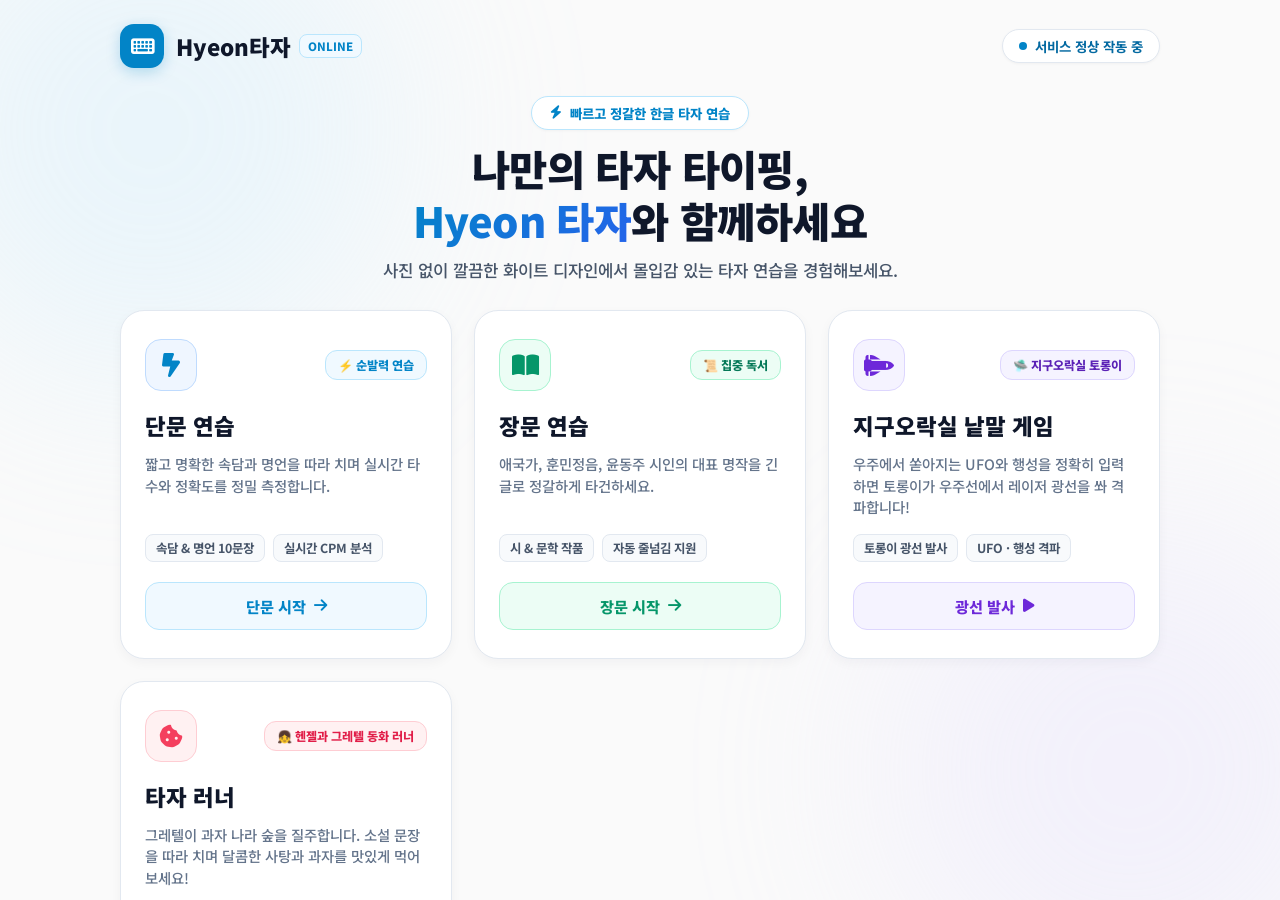
==== commit 731aa71e: "fix: resolve CSS syntax issue and update stylesheet cache buster to restore clean layout" ====
--- a/index.html
+++ b/index.html
@@ -8,7 +8,7 @@
   <link rel="preconnect" href="https://fonts.googleapis.com">
   <link rel="preconnect" href="https://fonts.gstatic.com" crossorigin>
   <link href="https://fonts.googleapis.com/css2?family=Inter:wght@400;500;600;700;800;900&family=Noto+Sans+KR:wght@400;500;700;900&family=Outfit:wght@500;600;700;800&display=swap" rel="stylesheet">
-  <link rel="stylesheet" href="styles.css">
+  <link rel="stylesheet" href="styles.css?v=5">
 </head>
 <body>
 
--- a/styles.css
+++ b/styles.css
@@ -512,71 +512,7 @@
   border-color: var(--primary-sky) !important;
   color: var(--primary-sky) !important;
 }
-
-/* Word Game (Falling Words Arcade) */
-.word-game-stage {
-  flex: 1;
-  background: #050714;
-  border-radius: 24px;
-  position: relative;
-  overflow: hidden;
-  display: flex;
-  flex-direction: column;
-  box-shadow: 0 18px 36px rgba(124, 58, 237, 0.18);
-  border: 2px solid #7c3aed;
-}
-
-.wg-bg {
-  position: absolute;
-  inset: 0;
-  background-image: url("assets/game/bg-space.png");
-  background-size: cover;
-  background-position: center;
-  z-index: 0;
-}
-
-.game-hud {
-  display: flex;
-  justify-content: space-between;
-  align-items: center;
-  padding: 12px 20px;
-  background: linear-gradient(90deg, rgba(8, 16, 40, 0.82), rgba(40, 12, 56, 0.72));
-  backdrop-filter: blur(10px);
-  color: #FFFFFF;
-  z-index: 6;
-  border-bottom: 2px solid rgba(56, 189, 248, 0.35);
-}
-
-.hud-item {
-  display: flex;
-  align-items: center;
-  gap: 8px;
-  font-size: 0.95rem;
-  font-weight: 800;
-  background: rgba(15, 23, 42, 0.55);
-  border: 1.5px solid rgba(125, 211, 252, 0.45);
-  border-radius: 14px;
-  padding: 4px 12px;
-}
-
-.hud-value {
-  color: #7dd3fc;
-  font-family: var(--font-en);
-  font-size: 1.4rem;
-  font-weight: 900;
-  text-shadow: 0 0 10px rgba(56, 189, 248, 0.7);
-}
-
-.lives-container {
-  display: flex;
-  gap: 4px;
-  align-items: center;
-}
-
-.wg-heart {
-  width: 30px;
-  height: 30px;
-  object-fit: contain;
+/* Earth Arcade (지구오락실) Torongi Space Word Game */
 .word-game-stage {
   flex: 1;
   min-height: 0;
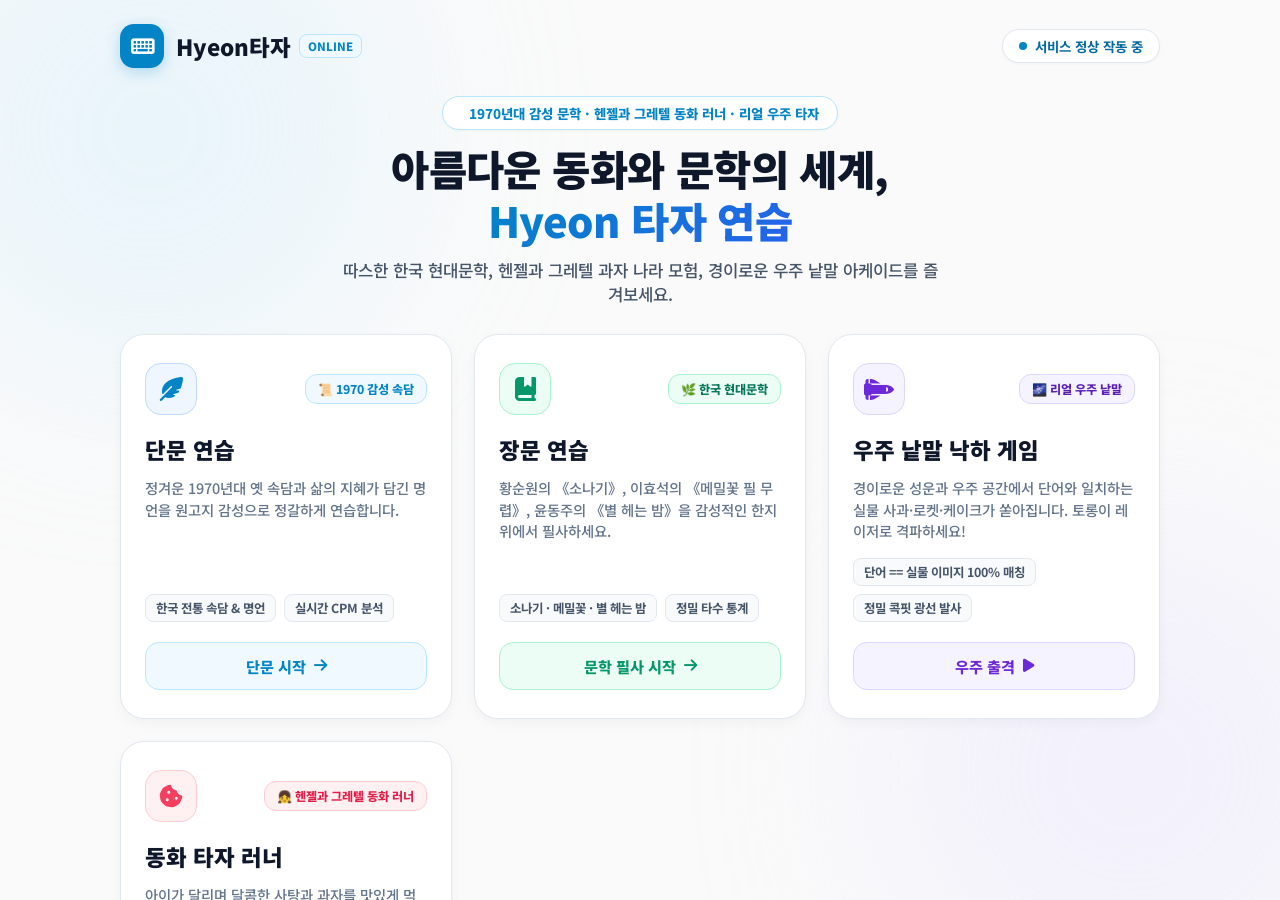
==== commit ff4dd718: "feat: enhance fairytale runner & word game graphics with Apple 3D emojis and realistic running physi" ====
--- a/index.html
+++ b/index.html
@@ -7,8 +7,8 @@
   <link rel="stylesheet" href="https://cdnjs.cloudflare.com/ajax/libs/font-awesome/6.4.0/css/all.min.css">
   <link rel="preconnect" href="https://fonts.googleapis.com">
   <link rel="preconnect" href="https://fonts.gstatic.com" crossorigin>
-  <link href="https://fonts.googleapis.com/css2?family=Inter:wght@400;500;600;700;800;900&family=Noto+Sans+KR:wght@400;500;700;900&family=Outfit:wght@500;600;700;800&display=swap" rel="stylesheet">
-  <link rel="stylesheet" href="styles.css?v=5">
+  <link href="https://fonts.googleapis.com/css2?family=Inter:wght@400;500;600;700;800;900&family=Noto+Sans+KR:wght@400;500;700;900&family=Noto+Serif+KR:wght@500;600;700;900&family=Outfit:wght@500;600;700;800&display=swap" rel="stylesheet">
+  <link rel="stylesheet" href="styles.css?v=6">
 </head>
 <body>
 
@@ -40,26 +40,26 @@
 
       <!-- Hero Title Section -->
       <section class="landing-hero">
-        <div class="hero-badge"><i class="fa-solid fa-bolt"></i> 빠르고 정갈한 한글 타자 연습</div>
-        <h1 class="landing-hero-title">나만의 타자 타이핑,<br><span class="highlight-text">Hyeon 타자</span>와 함께하세요</h1>
-        <p class="landing-hero-subtitle">사진 없이 깔끔한 화이트 디자인에서 몰입감 있는 타자 연습을 경험해보세요.</p>
+        <div class="hero-badge"><i class="fa-solid fa-sparkles"></i> 1970년대 감성 문학 · 헨젤과 그레텔 동화 러너 · 리얼 우주 타자</div>
+        <h1 class="landing-hero-title">아름다운 동화와 문학의 세계,<br><span class="highlight-text">Hyeon 타자 연습</span></h1>
+        <p class="landing-hero-subtitle">따스한 한국 현대문학, 헨젤과 그레텔 과자 나라 모험, 경이로운 우주 낱말 아케이드를 즐겨보세요.</p>
       </section>
 
-      <!-- Mode Cards Grid (No Images, Pure Minimal Icon UI/UX) -->
+      <!-- Mode Cards Grid -->
       <div class="mode-cards-container">
         <!-- Short Practice Card -->
         <div class="mode-card card-blue magnetic-element" data-launch="short">
           <div class="card-top-bar">
             <div class="card-icon-avatar avatar-blue">
-              <i class="fa-solid fa-bolt-lightning"></i>
-            </div>
-            <span class="card-chip chip-blue">⚡ 순발력 연습</span>
+              <i class="fa-solid fa-feather-pointed"></i>
+            </div>
+            <span class="card-chip chip-blue">📜 1970 감성 속담</span>
           </div>
           <div class="card-body">
             <h3 class="card-title">단문 연습</h3>
-            <p class="card-desc">짧고 명확한 속담과 명언을 따라 치며 실시간 타수와 정확도를 정밀 측정합니다.</p>
+            <p class="card-desc">정겨운 1970년대 옛 속담과 삶의 지혜가 담긴 명언을 원고지 감성으로 정갈하게 연습합니다.</p>
             <div class="card-tags">
-              <span class="tag-item">속담 &amp; 명언 10문장</span>
+              <span class="tag-item">한국 전통 속담 &amp; 명언</span>
               <span class="tag-item">실시간 CPM 분석</span>
             </div>
             <div class="card-btn-wrap">
@@ -72,40 +72,40 @@
         <div class="mode-card card-emerald magnetic-element" data-launch="long">
           <div class="card-top-bar">
             <div class="card-icon-avatar avatar-emerald">
-              <i class="fa-solid fa-book-open"></i>
-            </div>
-            <span class="card-chip chip-emerald">📜 집중 독서</span>
+              <i class="fa-solid fa-book-bookmark"></i>
+            </div>
+            <span class="card-chip chip-emerald">🌿 한국 현대문학</span>
           </div>
           <div class="card-body">
             <h3 class="card-title">장문 연습</h3>
-            <p class="card-desc">애국가, 훈민정음, 윤동주 시인의 대표 명작을 긴 글로 정갈하게 타건하세요.</p>
+            <p class="card-desc">황순원의 《소나기》, 이효석의 《메밀꽃 필 무렵》, 윤동주의 《별 헤는 밤》을 감성적인 한지 위에서 필사하세요.</p>
             <div class="card-tags">
-              <span class="tag-item">시 &amp; 문학 작품</span>
-              <span class="tag-item">자동 줄넘김 지원</span>
+              <span class="tag-item">소나기 · 메밀꽃 · 별 헤는 밤</span>
+              <span class="tag-item">정밀 타수 통계</span>
             </div>
             <div class="card-btn-wrap">
-              <span class="card-action-btn btn-emerald">장문 시작 <i class="fa-solid fa-arrow-right"></i></span>
-            </div>
-          </div>
-        </div>
-
-        <!-- Word Game Card (Earth Arcade Torongi Laser Game) -->
+              <span class="card-action-btn btn-emerald">문학 필사 시작 <i class="fa-solid fa-arrow-right"></i></span>
+            </div>
+          </div>
+        </div>
+
+        <!-- Word Game Card (Real Space Odyssey) -->
         <div class="mode-card card-indigo magnetic-element" data-launch="game">
           <div class="card-top-bar">
             <div class="card-icon-avatar avatar-indigo">
               <i class="fa-solid fa-shuttle-space"></i>
             </div>
-            <span class="card-chip chip-indigo">🛸 지구오락실 토롱이</span>
+            <span class="card-chip chip-indigo">🌌 리얼 우주 낱말</span>
           </div>
           <div class="card-body">
-            <h3 class="card-title">지구오락실 낱말 게임</h3>
-            <p class="card-desc">우주에서 쏟아지는 UFO와 행성을 정확히 입력하면 토롱이가 우주선에서 레이저 광선을 쏴 격파합니다!</p>
+            <h3 class="card-title">우주 낱말 낙하 게임</h3>
+            <p class="card-desc">경이로운 성운과 우주 공간에서 단어와 일치하는 실물 사과·로켓·케이크가 쏟아집니다. 토롱이 레이저로 격파하세요!</p>
             <div class="card-tags">
-              <span class="tag-item">토롱이 광선 발사</span>
-              <span class="tag-item">UFO · 행성 격파</span>
+              <span class="tag-item">단어 == 실물 이미지 100% 매칭</span>
+              <span class="tag-item">정밀 콕핏 광선 발사</span>
             </div>
             <div class="card-btn-wrap">
-              <span class="card-action-btn btn-indigo">광선 발사 <i class="fa-solid fa-play"></i></span>
+              <span class="card-action-btn btn-indigo">우주 출격 <i class="fa-solid fa-play"></i></span>
             </div>
           </div>
         </div>
@@ -119,14 +119,14 @@
             <span class="card-chip chip-rose">👧 헨젤과 그레텔 동화 러너</span>
           </div>
           <div class="card-body">
-            <h3 class="card-title">타자 러너</h3>
-            <p class="card-desc">그레텔이 과자 나라 숲을 질주합니다. 소설 문장을 따라 치며 달콤한 사탕과 과자를 맛있게 먹어보세요!</p>
+            <h3 class="card-title">동화 타자 러너</h3>
+            <p class="card-desc">아이가 달리며 달콤한 사탕과 과자를 맛있게 먹습니다. 뒤쫓아오는 마녀를 따돌리고 마지막 과자집으로 안전하게 대피하세요!</p>
             <div class="card-tags">
-              <span class="tag-item">헨젤과 그레텔</span>
-              <span class="tag-item">글자당 1점 · 문장 완성 체력 +20</span>
+              <span class="tag-item">과자 먹방 &amp; 마녀 추격전</span>
+              <span class="tag-item">과자집 완주 안전 대피</span>
             </div>
             <div class="card-btn-wrap">
-              <span class="card-action-btn btn-rose">동화 질주 시작 <i class="fa-solid fa-bolt"></i></span>
+              <span class="card-action-btn btn-rose">동화 모험 시작 <i class="fa-solid fa-bolt"></i></span>
             </div>
           </div>
         </div>
@@ -342,14 +342,53 @@
             <!-- Falling space objects with words spawned dynamically -->
           </div>
 
-          <div class="wg-player-area" id="word-player-area">
-            <div class="wg-torongi-wrap" id="torongi-wrap">
-              <img class="wg-torongi-ship" id="torongi-ship" src="assets/game/torongi-ship.png" alt="토롱이 우주선">
-            </div>
-          </div>
-
-          <div class="game-input-container">
-            <input type="text" id="game-input" class="game-input-box" placeholder="우주선과 행성의 낱말을 치면 토롱이가 광선 발사!" autocomplete="off" aria-label="낱말 게임 단어 입력창">
+          <!-- Spaceship-Shaped Battle Combat Console (Rabbit removed) -->
+          <div class="wg-spaceship-console" id="torongi-console">
+            <!-- Left Wing Armor & Plasma Laser Cannon -->
+            <div class="wg-ship-wing wing-left">
+              <div class="wg-wing-plate"></div>
+              <div class="wg-laser-turret" id="torongi-cannon">
+                <div class="turret-barrel"></div>
+                <div class="turret-muzzle"></div>
+              </div>
+              <div class="wg-wing-thruster"></div>
+            </div>
+
+            <!-- Central Spaceship Cockpit Hull & Holographic Input Terminal -->
+            <div class="wg-ship-hull">
+              <!-- Top Cockpit Targeting Canopy / Header -->
+              <div class="wg-cockpit-canopy">
+                <div class="canopy-hud-target">
+                  <span class="hud-target-cross"></span>
+                  <span class="hud-target-label">광선 조준 발사 시스템</span>
+                </div>
+                <div class="canopy-reactor-status">
+                  <span class="reactor-dot"></span>
+                  <span class="reactor-dot"></span>
+                  <span class="reactor-dot"></span>
+                </div>
+              </div>
+
+              <!-- Cockpit Typing Terminal Input -->
+              <div class="wg-input-cockpit-frame">
+                <input type="text" id="game-input" class="wg-ship-input" placeholder="낱말을 입력하여 레이저 광선 발사!" autocomplete="off" aria-label="낱말 게임 단어 입력창">
+              </div>
+
+              <!-- Bottom Energy Core & Exhaust -->
+              <div class="wg-hull-bottom-core">
+                <div class="core-plasma-line"></div>
+              </div>
+            </div>
+
+            <!-- Right Wing Armor & Plasma Laser Cannon -->
+            <div class="wg-ship-wing wing-right">
+              <div class="wg-wing-plate"></div>
+              <div class="wg-laser-turret" id="torongi-cannon-r">
+                <div class="turret-barrel"></div>
+                <div class="turret-muzzle"></div>
+              </div>
+              <div class="wg-wing-thruster"></div>
+            </div>
           </div>
         </div>
       </div>
@@ -378,13 +417,32 @@
             <div class="cr-bg" id="runner-bg"></div>
             <div class="cr-layer" id="runner-jelly-track"></div>
             <div class="cr-layer" id="runner-obstacle-track"></div>
-            <div class="cr-hero-wrap" id="runner-char-wrap">
+
+            <!-- Witch Pursuer (Chases from left behind Gretel) -->
+            <div class="cr-witch-wrap" id="runner-witch-wrap">
+              <div class="witch-cast-smoke"></div>
+              <img class="cr-witch" id="runner-witch" src="assets/runner/witch-chase.png" alt="마녀 추격자">
+              <div class="witch-speech-bubble hidden" id="witch-taunt">히히히! 잡아라! 🧙‍♀️</div>
+            </div>
+
+            <!-- Gretel & Hansel Hero Wrap -->
+            <div class="cr-hero-wrap is-idle" id="runner-char-wrap">
               <div class="gretel-speech-bubble hidden" id="runner-crash-effect">
                 <span class="bubble-icon">💬</span> 넘어졌어요! 문장을 고치면 일어납니다
               </div>
-              <img class="cr-hero" id="runner-char" src="assets/runner/gretel-run-1.png" alt="그레텔 러너">
-              <div class="cr-float hidden" id="runner-dash-effect">문장 완성! 과자 싹쓸이</div>
-            </div>
+              <div class="runner-sparkle-container" id="runner-sparkle-container"></div>
+              <img class="cr-hero" id="runner-char" src="assets/runner/gretel-idle.png" alt="그레텔 러너">
+              <div class="cr-hero-shadow" id="runner-hero-shadow"></div>
+              <div class="cr-float hidden" id="runner-dash-effect">문장 완성! 폭풍 대시 ⚡</div>
+            </div>
+
+            <!-- Final Goal Candy House Sanctuary (Appears upon finishing) -->
+            <div class="cr-goal-house-wrap hidden" id="runner-goal-house">
+              <img class="cr-goal-house-img" src="assets/runner/candy-house-goal.png" alt="과자집 안식처">
+              <div class="cr-house-door-light"></div>
+              <div class="cr-safe-badge">🎉 과자집 대피 성공!</div>
+            </div>
+
             <img class="cr-hp-jelly hidden" id="runner-hp-jelly" src="assets/runner/jelly-heart.png" alt="">
             <div class="cr-world-banner hidden" id="runner-world-banner">새로운 세계</div>
             <div class="cr-ground" id="runner-ground"></div>
--- a/styles.css
+++ b/styles.css
@@ -425,6 +425,61 @@
   box-shadow: 0 0 16px rgba(2, 132, 199, 0.18);
 }
 
+/* Korean Literature Manuscript (원고지 감성) Styling */
+.view-stage.is-literature-theme .typing-header-card {
+  background: #FFFDF9;
+  border: 1.5px solid #E6DCB8;
+  color: #451A03;
+}
+
+.view-stage.is-literature-theme .sentence-progress {
+  background: #FEF3C7;
+  color: #92400E;
+  border-color: #FDE68A;
+}
+
+.view-stage.is-literature-theme .typing-board {
+  background-color: #FFFDF9;
+  border: 1.5px solid #E6DCB8;
+  box-shadow: 0 8px 24px rgba(180, 83, 9, 0.06);
+}
+
+.view-stage.is-literature-theme .line-block {
+  background-color: #FAF5EB;
+  border: 1.5px solid #EADBCE;
+  font-family: 'Noto Serif KR', 'Batang', serif;
+  color: #292524;
+  letter-spacing: 0.8px;
+}
+
+.view-stage.is-literature-theme .line-block.active {
+  background: #FFFBEB;
+  border: 2px solid #D97706;
+  box-shadow: 0 0 18px rgba(217, 119, 6, 0.15);
+}
+
+.view-stage.is-literature-theme .target-text-display span.correct {
+  color: #15803D;
+  font-weight: 800;
+}
+
+.view-stage.is-literature-theme .target-text-display span.current {
+  background-color: #FEF08A;
+  color: #854D0E;
+}
+
+.view-stage.is-literature-theme .user-input-box {
+  background: #FFFFFF;
+  border: 2px solid #FCD34D;
+  font-family: 'Noto Serif KR', 'Batang', serif;
+  color: #1C1917;
+}
+
+.view-stage.is-literature-theme .user-input-box:focus {
+  border-color: #D97706;
+  box-shadow: 0 0 18px rgba(217, 119, 6, 0.2);
+}
+
 /* Keyboard Section */
 .keyboard-section {
   background-color: #FFFFFF;
@@ -529,7 +584,7 @@
 .wg-bg {
   position: absolute;
   inset: 0;
-  background-image: url("assets/game/bg-space.png");
+  background-image: url("assets/game/bg-space.jpg");
   background-size: cover;
   background-position: center;
   z-index: 1;
@@ -587,8 +642,11 @@
 }
 
 .falling-area {
-  flex: 1;
-  position: relative;
+  position: absolute;
+  top: 54px;
+  left: 0;
+  right: 0;
+  bottom: 0;
   overflow: hidden;
   z-index: 2;
 }
@@ -604,16 +662,16 @@
 
 .falling-word {
   position: absolute;
-  width: 84px;
-  height: 84px;
+  width: 104px;
+  height: 104px;
   display: flex;
   flex-direction: column;
   align-items: center;
   justify-content: flex-end;
   text-align: center;
-  background-size: contain;
+  background-size: 68px 68px;
   background-repeat: no-repeat;
-  background-position: center 6px;
+  background-position: center 4px;
   background-color: transparent;
   pointer-events: none;
   will-change: transform, filter;
@@ -621,20 +679,47 @@
   z-index: 4;
 }
 
+.falling-word .word-icon-img {
+  width: 72px;
+  height: 72px;
+  object-fit: contain;
+  filter: drop-shadow(0 8px 18px rgba(0, 0, 0, 0.85)) drop-shadow(0 0 14px rgba(56, 189, 248, 0.6));
+  margin-bottom: 2px;
+  animation: spaceEmojiWobbleFloat 2.4s ease-in-out infinite alternate;
+  pointer-events: none;
+}
+
+@keyframes spaceEmojiWobbleFloat {
+  0% {
+    transform: translateY(0px) rotate(-3deg) scale(1);
+    filter: drop-shadow(0 8px 16px rgba(0, 0, 0, 0.85)) drop-shadow(0 0 12px rgba(56, 189, 248, 0.55));
+  }
+  50% {
+    transform: translateY(-6px) rotate(1deg) scale(1.06);
+    filter: drop-shadow(0 12px 22px rgba(0, 0, 0, 0.9)) drop-shadow(0 0 18px rgba(253, 224, 71, 0.65));
+  }
+  100% {
+    transform: translateY(0px) rotate(3deg) scale(1);
+    filter: drop-shadow(0 8px 16px rgba(0, 0, 0, 0.85)) drop-shadow(0 0 14px rgba(244, 63, 94, 0.6));
+  }
+}
+
 .falling-word .word-badge {
   background: rgba(15, 23, 42, 0.92);
-  border: 2px solid #FDE047;
-  box-shadow: 0 2px 8px rgba(0, 0, 0, 0.7);
-  border-radius: 10px;
-  padding: 2px 8px;
+  border: 2px solid #38BDF8;
+  box-shadow: 0 4px 14px rgba(0, 0, 0, 0.85), 0 0 12px rgba(56, 189, 248, 0.5);
+  border-radius: 14px;
+  padding: 3px 12px;
   color: #FFFFFF;
-  font-size: 0.92rem;
+  font-size: 1.02rem;
   font-weight: 900;
   line-height: 1.2;
   white-space: nowrap;
-  letter-spacing: 0.02em;
-  text-shadow: 0 1px 3px rgba(0, 0, 0, 0.9);
-  margin-bottom: -4px;
+  letter-spacing: 0.03em;
+  text-shadow: 0 1px 4px rgba(0, 0, 0, 0.9);
+  margin-bottom: -3px;
+  backdrop-filter: blur(8px);
+  transition: all 0.15s ease;
 }
 
 .falling-word.skin-ufo {
@@ -662,45 +747,57 @@
 }
 
 .falling-word.targeted {
-  filter: drop-shadow(0 0 16px #FDE047) drop-shadow(0 0 24px #F43F5E);
+  filter: drop-shadow(0 0 18px #FDE047) drop-shadow(0 0 28px #F43F5E);
 }
 
 .falling-word.targeted .word-badge {
   background: #E11D48;
   border-color: #FEF08A;
   color: #FEF08A;
-  box-shadow: 0 0 14px rgba(254, 240, 138, 0.8);
+  box-shadow: 0 0 18px rgba(254, 240, 138, 0.9);
+  transform: scale(1.08);
+}
+
+.falling-word.is-destroyed {
+  background-image: url("assets/game/explosion.png") !important;
+  animation: wgObjectDestroy 0.35s cubic-bezier(0.1, 0.9, 0.2, 1) forwards !important;
+  pointer-events: none;
+  z-index: 15;
+}
+
+.falling-word.is-destroyed .word-badge {
+  display: none !important;
 }
 
 .falling-word.is-pop {
   background-image: url("assets/game/explosion.png") !important;
-  animation: wgBoom 0.45s cubic-bezier(0.12, 0.9, 0.25, 1) forwards;
-  z-index: 10;
+  animation: wgObjectDestroy 0.35s cubic-bezier(0.1, 0.9, 0.2, 1) forwards !important;
+  z-index: 15;
 }
 
 .falling-word.is-pop .word-badge {
-  display: none;
+  display: none !important;
 }
 
 .falling-word.is-miss {
   animation: wgMiss 0.32s ease-in forwards;
 }
 
-@keyframes wgBoom {
+@keyframes wgObjectDestroy {
   0% {
-    transform: translateY(var(--wy, 0px)) rotate(var(--rot, 0deg)) scale(0.85);
+    transform: translateY(var(--wy, 0px)) rotate(var(--rot, 0deg)) scale(1);
     opacity: 1;
-    filter: brightness(1.8) drop-shadow(0 0 24px #FBBF24);
-  }
-  40% {
-    transform: translateY(var(--wy, 0px)) rotate(var(--rot, 0deg)) scale(1.45);
-    opacity: 0.95;
-    filter: brightness(1.5) drop-shadow(0 0 20px #EA580C);
+    filter: brightness(2.2) drop-shadow(0 0 26px #FDE047);
+  }
+  50% {
+    transform: translateY(var(--wy, 0px)) rotate(var(--rot, 0deg)) scale(1.6);
+    opacity: 0.9;
+    filter: brightness(1.8) drop-shadow(0 0 30px #F43F5E);
   }
   100% {
-    transform: translateY(var(--wy, 0px)) rotate(var(--rot, 0deg)) scale(1.8);
+    transform: translateY(var(--wy, 0px)) rotate(var(--rot, 0deg)) scale(2.1);
     opacity: 0;
-    filter: brightness(0.9);
+    filter: brightness(0.6);
   }
 }
 
@@ -713,54 +810,54 @@
 .wg-comic-pop {
   position: absolute;
   font-family: var(--font-kr);
+  font-size: 1.6rem;
+  font-weight: 900;
+  color: #FEF08A;
+  text-shadow: 0 0 10px #F43F5E, 0 2px 4px #000;
+  pointer-events: none;
+  z-index: 16;
+  animation: comicPopFloat 0.6s ease-out forwards;
+}
+
+@keyframes comicPopFloat {
+  0% { transform: translate(-50%, -50%) scale(0.5); opacity: 0; }
+  35% { transform: translate(-50%, -85%) scale(1.4); opacity: 1; }
+  100% { transform: translate(-50%, -140%) scale(1); opacity: 0; }
+}
+
+/* Floating Score Indicator */
+.wg-score-float {
+  position: absolute;
+  font-family: var(--font-en);
   font-size: 1.4rem;
   font-weight: 900;
-  color: #FEF08A;
-  text-shadow: 0 0 8px #F43F5E, 0 2px 4px #000;
+  color: #38BDF8;
+  text-shadow: 0 0 12px #0284C7, 0 2px 4px #000;
   pointer-events: none;
-  z-index: 12;
-  animation: comicPopFloat 0.6s ease-out forwards;
-}
-
-@keyframes comicPopFloat {
+  z-index: 16;
+  animation: scoreFloatUp 0.65s ease-out forwards;
+}
+
+@keyframes scoreFloatUp {
   0% { transform: translate(-50%, -50%) scale(0.6); opacity: 0; }
-  30% { transform: translate(-50%, -80%) scale(1.3); opacity: 1; }
-  100% { transform: translate(-50%, -130%) scale(1); opacity: 0; }
-}
-
-/* Floating Score Indicator */
-.wg-score-float {
-  position: absolute;
-  font-family: var(--font-en);
-  font-size: 1.3rem;
-  font-weight: 900;
-  color: #38BDF8;
-  text-shadow: 0 0 10px #0284C7, 0 2px 4px #000;
-  pointer-events: none;
-  z-index: 12;
-  animation: scoreFloatUp 0.65s ease-out forwards;
-}
-
-@keyframes scoreFloatUp {
-  0% { transform: translate(-50%, -50%) scale(0.7); opacity: 0; }
-  40% { transform: translate(-50%, -90%) scale(1.2); opacity: 1; }
-  100% { transform: translate(-50%, -150%) scale(1); opacity: 0; }
+  40% { transform: translate(-50%, -90%) scale(1.3); opacity: 1; }
+  100% { transform: translate(-50%, -160%) scale(1); opacity: 0; }
 }
 
 /* Explosion Spark Particles */
 .wg-spark {
   position: absolute;
-  width: 8px;
-  height: 8px;
+  width: 9px;
+  height: 9px;
   border-radius: 50%;
   pointer-events: none;
-  z-index: 11;
+  z-index: 15;
   animation: sparkFly 0.55s cubic-bezier(0.1, 0.85, 0.25, 1) forwards;
 }
 
 @keyframes sparkFly {
   0% {
-    transform: translate(0, 0) scale(1.4);
+    transform: translate(0, 0) scale(1.5);
     opacity: 1;
   }
   100% {
@@ -769,83 +866,254 @@
   }
 }
 
-/* Torongi Player Spaceship Area */
-.wg-player-area {
+/* =========================================
+/* =========================================
+   Starfighter Combat Spaceship Input Console
+   ========================================= */
+.wg-spaceship-console {
+  position: absolute;
+  bottom: 12px;
+  left: 50%;
+  transform: translateX(-50%);
+  width: 100%;
+  max-width: 680px;
+  display: flex;
+  align-items: flex-end;
+  justify-content: center;
+  z-index: 10;
+  pointer-events: none;
+  transition: transform 0.15s ease;
+}
+
+.wg-spaceship-console.is-shooting {
+  animation: spaceshipConsoleRecoil 0.28s cubic-bezier(0.1, 0.9, 0.2, 1);
+}
+
+@keyframes spaceshipConsoleRecoil {
+  0% { transform: translateX(-50%) translateY(0); }
+  30% { transform: translateX(-50%) translateY(8px) scale(0.98); }
+  100% { transform: translateX(-50%) translateY(0) scale(1); }
+}
+
+/* Wing Armor & Plasma Laser Cannon */
+.wg-ship-wing {
   position: relative;
-  height: 88px;
-  display: flex;
-  justify-content: center;
-  align-items: center;
-  z-index: 7;
+  width: 70px;
+  height: 68px;
+  display: flex;
+  flex-direction: column;
+  align-items: center;
+  justify-content: flex-end;
   pointer-events: none;
-}
-
-.wg-torongi-wrap {
+  z-index: 12;
+}
+
+.wg-ship-wing.wing-left {
+  margin-right: -14px;
+}
+
+.wg-ship-wing.wing-right {
+  margin-left: -14px;
+}
+
+.wg-wing-plate {
+  position: absolute;
+  bottom: 6px;
+  width: 64px;
+  height: 48px;
+  background: linear-gradient(135deg, #1E1B4B 0%, #0F172A 100%);
+  border: 2px solid #38BDF8;
+  box-shadow: 0 4px 14px rgba(0, 0, 0, 0.8), 0 0 16px rgba(56, 189, 248, 0.35);
+}
+
+.wing-left .wg-wing-plate {
+  border-radius: 20px 4px 12px 20px;
+  transform: skewX(-14deg) rotate(-4deg);
+}
+
+.wing-right .wg-wing-plate {
+  border-radius: 4px 20px 20px 12px;
+  transform: skewX(14deg) rotate(4deg);
+}
+
+/* Heavy Laser Turrets */
+.wg-laser-turret {
   position: relative;
-  width: 96px;
-  height: 96px;
-  animation: torongiHover 2.2s ease-in-out infinite;
-}
-
-.wg-torongi-ship {
+  width: 24px;
+  height: 48px;
+  display: flex;
+  flex-direction: column;
+  align-items: center;
+  z-index: 15;
+}
+
+.turret-barrel {
+  width: 12px;
+  height: 38px;
+  background: linear-gradient(180deg, #38BDF8 0%, #1E293B 60%, #0F172A 100%);
+  border: 2px solid #7DD3FC;
+  border-radius: 6px 6px 2px 2px;
+  box-shadow: 0 0 10px rgba(56, 189, 248, 0.6);
+}
+
+.turret-muzzle {
+  position: absolute;
+  top: -6px;
+  width: 16px;
+  height: 16px;
+  border-radius: 50%;
+  background: radial-gradient(circle, #FFFFFF 0%, #38BDF8 50%, #F43F5E 100%);
+  box-shadow: 0 0 14px #38BDF8, 0 0 20px #F43F5E;
+  opacity: 0.85;
+}
+
+.wg-spaceship-console.is-shooting .turret-muzzle {
+  animation: turretFireMuzzleFlash 0.28s ease-out;
+}
+
+@keyframes turretFireMuzzleFlash {
+  0% { transform: scale(1); opacity: 1; filter: brightness(2); }
+  35% { transform: scale(4.5); opacity: 1; box-shadow: 0 0 35px #38BDF8, 0 0 50px #F43F5E; }
+  100% { transform: scale(1); opacity: 0.85; }
+}
+
+.wg-wing-thruster {
+  position: absolute;
+  bottom: -4px;
+  width: 14px;
+  height: 6px;
+  background: #F43F5E;
+  border-radius: 4px;
+  box-shadow: 0 0 12px #F43F5E;
+  animation: thrusterGlow 1.2s ease-in-out infinite alternate;
+}
+
+@keyframes thrusterGlow {
+  0% { opacity: 0.6; transform: scaleX(0.8); }
+  100% { opacity: 1; transform: scaleX(1.3); }
+}
+
+/* Central Spaceship Cockpit Hull */
+.wg-ship-hull {
+  position: relative;
+  flex: 1;
+  max-width: 540px;
+  background: linear-gradient(180deg, rgba(30, 27, 75, 0.96) 0%, rgba(15, 23, 42, 0.98) 100%);
+  border: 3px solid #38BDF8;
+  border-radius: 28px;
+  padding: 8px 18px 10px;
+  box-shadow: 0 0 30px rgba(56, 189, 248, 0.45), inset 0 0 20px rgba(30, 27, 75, 0.9);
+  display: flex;
+  flex-direction: column;
+  align-items: center;
+  gap: 6px;
+  z-index: 11;
+  pointer-events: auto;
+  backdrop-filter: blur(14px);
+  transition: border-color 0.2s, box-shadow 0.2s;
+}
+
+.wg-spaceship-console.is-aiming .wg-ship-hull {
+  border-color: #F43F5E;
+  box-shadow: 0 0 32px rgba(244, 63, 94, 0.65), inset 0 0 20px rgba(225, 29, 72, 0.4);
+}
+
+.wg-cockpit-canopy {
+  display: flex;
+  align-items: center;
+  justify-content: space-between;
   width: 100%;
-  height: 100%;
-  object-fit: contain;
-  filter: drop-shadow(0 8px 16px rgba(0, 0, 0, 0.6)) drop-shadow(0 0 12px rgba(34, 211, 238, 0.45));
-  transition: transform 0.1s ease;
-}
-
-.wg-torongi-wrap.is-shooting .wg-torongi-ship {
-  animation: torongiRecoil 0.25s ease-out;
-}
-
-@keyframes torongiHover {
-  0%, 100% { transform: translateY(0); }
-  50% { transform: translateY(-8px); }
-}
-
-@keyframes torongiRecoil {
-  0% { transform: translateY(0) scale(1); }
-  35% { transform: translateY(8px) scale(0.92, 1.08); }
-  100% { transform: translateY(0) scale(1); }
-}
-
-.game-input-container {
-  padding: 14px 24px 16px;
-  background: rgba(4, 10, 24, 0.92);
-  backdrop-filter: blur(12px);
-  display: flex;
-  justify-content: center;
-  z-index: 6;
-  border-top: 2px solid rgba(56, 189, 248, 0.45);
-  box-shadow: 0 -8px 24px rgba(6, 182, 212, 0.18);
-}
-
-.game-input-box {
-  max-width: 520px;
+  padding: 0 6px;
+}
+
+.canopy-hud-target {
+  display: flex;
+  align-items: center;
+  gap: 6px;
+  font-size: 0.82rem;
+  font-weight: 800;
+  color: #38BDF8;
+  letter-spacing: 0.05em;
+  text-shadow: 0 0 8px rgba(56, 189, 248, 0.7);
+}
+
+.canopy-reactor-status {
+  display: flex;
+  gap: 6px;
+}
+
+.reactor-dot {
+  width: 7px;
+  height: 7px;
+  border-radius: 50%;
+  background: #38BDF8;
+  box-shadow: 0 0 8px #38BDF8;
+}
+
+.reactor-dot:nth-child(2) { background: #FDE047; box-shadow: 0 0 8px #FDE047; }
+.reactor-dot:nth-child(3) { background: #F43F5E; box-shadow: 0 0 8px #F43F5E; }
+
+.wg-input-cockpit-frame {
   width: 100%;
-  padding: 14px 24px;
+}
+
+.wg-ship-input {
+  width: 100%;
+  padding: 10px 18px;
   font-size: 1.25rem;
   font-family: var(--font-kr);
-  border: 2px solid #38bdf8;
+  font-weight: 800;
+  border: 2px solid rgba(56, 189, 248, 0.45);
   border-radius: 18px;
-  background-color: rgba(2, 8, 22, 0.92);
-  color: #e0f2fe;
+  background: rgba(2, 6, 23, 0.94);
+  color: #FFFFFF;
   text-align: center;
   outline: none;
-  box-shadow: 0 0 18px rgba(56, 189, 248, 0.35), inset 0 0 18px rgba(8, 47, 73, 0.45);
-  letter-spacing: 0.02em;
-}
-
-.game-input-box::placeholder {
-  color: rgba(125, 211, 252, 0.65);
-  font-size: 0.9rem;
+  letter-spacing: 0.04em;
+  box-shadow: inset 0 2px 10px rgba(0, 0, 0, 0.75);
+  transition: all 0.2s ease;
+}
+
+.wg-ship-input:focus {
+  border-color: #38BDF8;
+  box-shadow: 0 0 16px rgba(56, 189, 248, 0.5), inset 0 2px 10px rgba(0, 0, 0, 0.8);
+}
+
+.wg-hull-bottom-core {
+  width: 80%;
+  height: 3px;
+  background: linear-gradient(90deg, transparent 0%, #38BDF8 50%, transparent 100%);
+  box-shadow: 0 0 8px #38BDF8;
+  opacity: 0.7;
+}
+
+.wg-ship-input {
+  width: 100%;
+  padding: 12px 20px;
+  font-size: 1.28rem;
+  font-family: var(--font-kr);
+  font-weight: 800;
+  border: 2px solid rgba(56, 189, 248, 0.4);
+  border-radius: 20px;
+  background: rgba(2, 6, 23, 0.92);
+  color: #FFFFFF;
+  text-align: center;
+  outline: none;
+  letter-spacing: 0.03em;
+  box-shadow: inset 0 2px 10px rgba(0, 0, 0, 0.7);
+  transition: all 0.2s ease;
+}
+
+.wg-ship-input:focus {
+  border-color: #38BDF8;
+  background: rgba(15, 23, 42, 0.95);
+  box-shadow: 0 0 18px rgba(56, 189, 248, 0.5), inset 0 2px 10px rgba(0, 0, 0, 0.7);
+}
+
+.wg-ship-input::placeholder {
+  color: rgba(148, 163, 184, 0.65);
+  font-size: 0.95rem;
   font-weight: 600;
-}
-
-.game-input-box:focus {
-  border-color: #67e8f9;
-  box-shadow: 0 0 24px rgba(56, 189, 248, 0.65), inset 0 0 16px rgba(8, 47, 73, 0.4);
 }
 
 /* =========================================
@@ -988,7 +1256,16 @@
   background-size: auto 100%;
   background-position: 0 0;
   animation: crScrollBg 26s linear infinite;
+  animation-play-state: paused;
   transition: opacity 0.35s ease;
+}
+
+.cr-world.is-running .cr-bg {
+  animation-play-state: running;
+}
+
+.cr-world.is-idle .cr-bg {
+  animation-play-state: paused;
 }
 
 .cr-bg.is-fading {
@@ -997,6 +1274,7 @@
 
 .cr-world.is-dashing .cr-bg {
   animation-duration: 8s;
+  animation-play-state: running;
 }
 
 .cr-ground {
@@ -1141,12 +1419,181 @@
   animation: crPop 1.4s ease-out;
 }
 
+.cr-witch-wrap {
+  position: absolute;
+  left: -130px;
+  bottom: 42px;
+  z-index: 9;
+  display: flex;
+  flex-direction: column;
+  align-items: center;
+  transition: left 0.3s cubic-bezier(0.2, 0.85, 0.25, 1);
+  will-change: left, transform;
+  animation: witchBroomHover 1.5s ease-in-out infinite alternate;
+}
+
+@keyframes witchBroomHover {
+  0% { transform: translateY(0px) rotate(-4deg); }
+  100% { transform: translateY(-16px) rotate(4deg); }
+}
+
+.cr-witch {
+  width: 104px;
+  height: 104px;
+  object-fit: contain;
+  filter: drop-shadow(0 6px 16px rgba(168, 85, 247, 0.7));
+  transform: scaleX(1);
+}
+
+.witch-cast-smoke {
+  position: absolute;
+  bottom: 8px;
+  left: -20px;
+  width: 48px;
+  height: 26px;
+  background: radial-gradient(ellipse, rgba(192, 132, 252, 0.85), transparent 70%);
+  filter: blur(5px);
+  animation: witchSmoke 0.6s ease-in-out infinite alternate;
+}
+
+@keyframes witchSmoke {
+  0% { transform: scale(0.8); opacity: 0.6; }
+  100% { transform: scale(1.4); opacity: 0.95); }
+}
+
+.witch-speech-bubble {
+  position: absolute;
+  top: -38px;
+  left: 10px;
+  background: rgba(88, 28, 135, 0.94);
+  color: #FDE047;
+  font-family: var(--font-kr);
+  font-size: 0.82rem;
+  font-weight: 800;
+  padding: 4px 10px;
+  border-radius: 12px;
+  border: 1.5px solid #C084FC;
+  white-space: nowrap;
+  box-shadow: 0 4px 14px rgba(147, 51, 234, 0.45);
+  animation: witchTauntPop 0.8s ease-in-out infinite alternate;
+  z-index: 20;
+}
+
+@keyframes witchTauntPop {
+  0% { transform: scale(0.95); }
+  100% { transform: scale(1.06); }
+}
+
+/* Gretel Head Sparkle Burst (Replaces "냠냠!" bubble) */
+.runner-sparkle-container {
+  position: absolute;
+  top: -18px;
+  left: 50%;
+  transform: translateX(-50%);
+  width: 100px;
+  height: 60px;
+  pointer-events: none;
+  z-index: 35;
+  display: flex;
+  justify-content: center;
+  align-items: center;
+}
+
+.runner-sparkle-star {
+  position: absolute;
+  font-size: 1.3rem;
+  line-height: 1;
+  pointer-events: none;
+  filter: drop-shadow(0 0 8px #FDE047) drop-shadow(0 0 14px #F59E0B);
+  animation: sparkleRiseFloat 0.55s cubic-bezier(0.12, 0.8, 0.32, 1) forwards;
+}
+
+@keyframes sparkleRiseFloat {
+  0% {
+    opacity: 0;
+    transform: translate(0, 10px) scale(0.3) rotate(0deg);
+  }
+  30% {
+    opacity: 1;
+    transform: translate(var(--tx, 0px), var(--ty, -20px)) scale(1.35) rotate(45deg);
+  }
+  100% {
+    opacity: 0;
+    transform: translate(calc(var(--tx, 0px) * 1.4), calc(var(--ty, -20px) - 24px)) scale(0.5) rotate(90deg);
+  }
+}
+
+.cr-goal-house-wrap {
+  position: absolute;
+  right: -260px;
+  bottom: 24px;
+  z-index: 8;
+  display: flex;
+  flex-direction: column;
+  align-items: center;
+  transition: right 0.9s cubic-bezier(0.16, 1, 0.3, 1);
+}
+
+.cr-goal-house-wrap.is-visible {
+  right: 40px;
+}
+
+.cr-goal-house-img {
+  width: 220px;
+  height: 220px;
+  object-fit: contain;
+  filter: drop-shadow(0 12px 28px rgba(0, 0, 0, 0.45));
+}
+
+.cr-house-door-light {
+  position: absolute;
+  bottom: 30px;
+  left: 50%;
+  transform: translateX(-50%);
+  width: 44px;
+  height: 64px;
+  background: radial-gradient(circle, #FDE047 30%, rgba(245, 158, 11, 0.4) 70%, transparent 100%);
+  filter: blur(6px);
+  animation: doorGlow 1.2s ease-in-out infinite alternate;
+}
+
+@keyframes doorGlow {
+  0% { opacity: 0.6; transform: translateX(-50%) scale(0.9); }
+  100% { opacity: 1; transform: translateX(-50%) scale(1.2); }
+}
+
+.cr-safe-badge {
+  position: absolute;
+  top: -12px;
+  background: #16A34A;
+  color: #FFFFFF;
+  font-size: 0.92rem;
+  font-weight: 900;
+  padding: 6px 16px;
+  border-radius: 20px;
+  border: 2px solid #86EFAC;
+  box-shadow: 0 6px 18px rgba(22, 163, 74, 0.5);
+  white-space: nowrap;
+  animation: safeBadgePop 0.6s cubic-bezier(0.175, 0.885, 0.32, 1.275);
+}
+
+@keyframes safeBadgePop {
+  0% { transform: scale(0.5); opacity: 0; }
+  100% { transform: scale(1); opacity: 1; }
+}
+
+.cr-hero-wrap.is-entering-house {
+  transition: transform 1.2s cubic-bezier(0.2, 0.8, 0.25, 1), opacity 0.8s ease;
+  transform: translateX(65vw) scale(0.65) !important;
+  opacity: 0.15;
+}
+
 .cr-hero-wrap.is-hit .cr-hero {
   animation: crHit 0.45s ease-in-out;
 }
 
 .cr-hero-wrap.is-fallen .cr-hero {
-  transform: translate(4px, 12px) rotate(14deg);
+  transform: translate(4px, 14px) rotate(14deg);
   transform-origin: 50% 90%;
 }
 
@@ -1155,7 +1602,7 @@
 }
 
 @keyframes crGetUp {
-  0% { transform: translate(4px, 12px) rotate(14deg); }
+  0% { transform: translate(4px, 14px) rotate(14deg); }
   100% { transform: translate(0, 0) rotate(0deg); }
 }
 
@@ -1167,12 +1614,153 @@
 }
 
 .cr-hero {
-  width: 110px;
-  height: 110px;
+  width: 122px;
+  height: 122px;
   object-fit: contain;
-  filter: drop-shadow(0 8px 12px rgba(0, 0, 0, 0.35));
+  filter: drop-shadow(0 8px 14px rgba(0, 0, 0, 0.38));
   image-rendering: auto;
-  transition: transform 0.25s ease;
+  transition: transform 0.12s ease-out;
+  will-change: transform;
+  transform-origin: 45% 95%;
+}
+
+/* Realistic Ground Contact Shadow */
+.cr-hero-shadow {
+  position: absolute;
+  bottom: 2px;
+  left: 50%;
+  transform: translateX(-50%);
+  width: 82px;
+  height: 14px;
+  border-radius: 50%;
+  background: radial-gradient(ellipse at center, rgba(0, 0, 0, 0.55) 0%, rgba(0, 0, 0, 0) 75%);
+  pointer-events: none;
+  z-index: 5;
+  transition: transform 0.15s ease, opacity 0.15s ease;
+}
+
+/* 1. Idle Breathing State (When player is NOT typing) */
+.cr-hero-wrap.is-idle:not(.is-fallen):not(.is-entering-house) .cr-hero {
+  animation: heroIdleBreathe 2.4s ease-in-out infinite alternate;
+}
+
+.cr-hero-wrap.is-idle .cr-hero-shadow {
+  animation: heroIdleShadow 2.4s ease-in-out infinite alternate;
+}
+
+@keyframes heroIdleBreathe {
+  0% {
+    transform: translateY(0px) scale(1, 1);
+  }
+  50% {
+    transform: translateY(-2.5px) scale(0.99, 1.02);
+  }
+  100% {
+    transform: translateY(0px) scale(1.01, 0.99);
+  }
+}
+
+@keyframes heroIdleShadow {
+  0%, 100% {
+    transform: translateX(-50%) scale(1, 1);
+    opacity: 0.7;
+  }
+  50% {
+    transform: translateX(-50%) scale(0.94, 0.94);
+    opacity: 0.55;
+  }
+}
+
+/* 2. Realistic Physics-based Human Running Cycle (When player is typing) */
+.cr-hero-wrap.is-running:not(.is-fallen):not(.is-entering-house):not(.is-eating) .cr-hero {
+  animation: heroRealisticHumanStride 0.44s cubic-bezier(0.38, 0.05, 0.62, 0.95) infinite;
+}
+
+.cr-hero-wrap.is-running:not(.is-fallen):not(.is-entering-house) .cr-hero-shadow {
+  animation: heroRealisticShadow 0.44s cubic-bezier(0.38, 0.05, 0.62, 0.95) infinite;
+}
+
+@keyframes heroRealisticHumanStride {
+  0% {
+    /* Left foot strike / ground contact (slight compression/squash) */
+    transform: translateY(0px) rotate(1deg) scale(1.02, 0.96);
+  }
+  20% {
+    /* Push-off & forward acceleration */
+    transform: translateY(-5px) rotate(3.5deg) scale(0.98, 1.02);
+  }
+  48% {
+    /* Airborne flight apex: feet off the ground */
+    transform: translateY(-11px) rotate(2deg) scale(1, 1);
+  }
+  68% {
+    /* Right foot strike / opposite ground contact (squash) */
+    transform: translateY(0px) rotate(-1deg) scale(1.02, 0.96);
+  }
+  86% {
+    /* Opposite push-off */
+    transform: translateY(-4px) rotate(2.5deg) scale(0.99, 1.02);
+  }
+  100% {
+    /* Reconnect to left strike */
+    transform: translateY(0px) rotate(1deg) scale(1.02, 0.96);
+  }
+}
+
+@keyframes heroRealisticShadow {
+  0%, 68%, 100% {
+    /* Firm ground contact: dark & wide */
+    transform: translateX(-50%) scale(1.12, 1.15);
+    opacity: 0.8;
+  }
+  48% {
+    /* Mid-air flight: softer & smaller */
+    transform: translateX(-50%) scale(0.85, 0.85);
+    opacity: 0.42;
+  }
+}
+
+/* 3. Dashing Fast Stride */
+.cr-hero-wrap.is-dashing:not(.is-fallen):not(.is-entering-house) .cr-hero {
+  animation: heroRealisticDashStride 0.28s cubic-bezier(0.38, 0.05, 0.62, 0.95) infinite;
+}
+
+@keyframes heroRealisticDashStride {
+  0% {
+    transform: translateY(0px) rotate(4deg) scale(1.05, 0.95);
+  }
+  25% {
+    transform: translateY(-8px) rotate(6.5deg) scale(0.98, 1.03);
+  }
+  50% {
+    transform: translateY(-14px) rotate(5deg) scale(1.01, 1.01);
+  }
+  75% {
+    transform: translateY(-4px) rotate(2.5deg) scale(1.03, 0.97);
+  }
+  100% {
+    transform: translateY(0px) rotate(4deg) scale(1.05, 0.95);
+  }
+}
+
+/* 4. Cookie Eating Cheer */
+.cr-hero-wrap.is-eating .cr-hero {
+  animation: heroEatCheer 0.35s cubic-bezier(0.175, 0.885, 0.32, 1.275);
+}
+
+@keyframes heroEatCheer {
+  0% {
+    transform: translateY(0px) rotate(0deg) scale(1);
+  }
+  40% {
+    transform: translateY(-10px) rotate(-2deg) scale(1.06, 1.06);
+  }
+  70% {
+    transform: translateY(-4px) rotate(1deg) scale(1.02, 1.02);
+  }
+  100% {
+    transform: translateY(0px) rotate(0deg) scale(1);
+  }
 }
 
 /* Gretel Cute Speech Bubble (Floating Upright above character) */
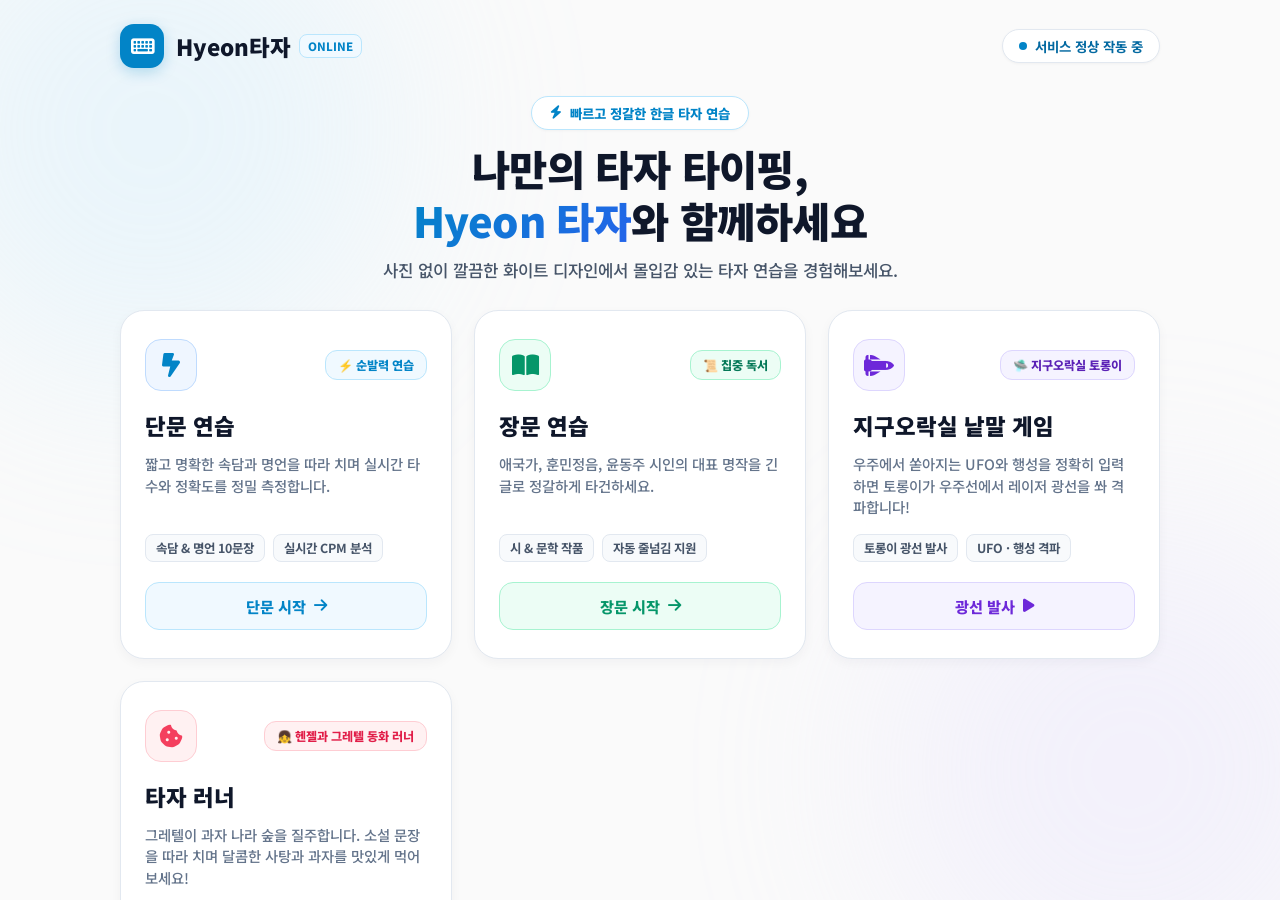
==== commit a169ff55: "revert: rollback to commit 1e0ff44 to restore original runner content and graphics" ====
--- a/index.html
+++ b/index.html
@@ -7,7 +7,7 @@
   <link rel="stylesheet" href="https://cdnjs.cloudflare.com/ajax/libs/font-awesome/6.4.0/css/all.min.css">
   <link rel="preconnect" href="https://fonts.googleapis.com">
   <link rel="preconnect" href="https://fonts.gstatic.com" crossorigin>
-  <link href="https://fonts.googleapis.com/css2?family=Inter:wght@400;500;600;700;800;900&family=Noto+Sans+KR:wght@400;500;700;900&family=Noto+Serif+KR:wght@500;600;700;900&family=Outfit:wght@500;600;700;800&display=swap" rel="stylesheet">
+  <link href="https://fonts.googleapis.com/css2?family=Inter:wght@400;500;600;700;800;900&family=Noto+Sans+KR:wght@400;500;700;900&family=Outfit:wght@500;600;700;800&display=swap" rel="stylesheet">
   <link rel="stylesheet" href="styles.css?v=6">
 </head>
 <body>
@@ -40,26 +40,26 @@
 
       <!-- Hero Title Section -->
       <section class="landing-hero">
-        <div class="hero-badge"><i class="fa-solid fa-sparkles"></i> 1970년대 감성 문학 · 헨젤과 그레텔 동화 러너 · 리얼 우주 타자</div>
-        <h1 class="landing-hero-title">아름다운 동화와 문학의 세계,<br><span class="highlight-text">Hyeon 타자 연습</span></h1>
-        <p class="landing-hero-subtitle">따스한 한국 현대문학, 헨젤과 그레텔 과자 나라 모험, 경이로운 우주 낱말 아케이드를 즐겨보세요.</p>
+        <div class="hero-badge"><i class="fa-solid fa-bolt"></i> 빠르고 정갈한 한글 타자 연습</div>
+        <h1 class="landing-hero-title">나만의 타자 타이핑,<br><span class="highlight-text">Hyeon 타자</span>와 함께하세요</h1>
+        <p class="landing-hero-subtitle">사진 없이 깔끔한 화이트 디자인에서 몰입감 있는 타자 연습을 경험해보세요.</p>
       </section>
 
-      <!-- Mode Cards Grid -->
+      <!-- Mode Cards Grid (No Images, Pure Minimal Icon UI/UX) -->
       <div class="mode-cards-container">
         <!-- Short Practice Card -->
         <div class="mode-card card-blue magnetic-element" data-launch="short">
           <div class="card-top-bar">
             <div class="card-icon-avatar avatar-blue">
-              <i class="fa-solid fa-feather-pointed"></i>
-            </div>
-            <span class="card-chip chip-blue">📜 1970 감성 속담</span>
+              <i class="fa-solid fa-bolt-lightning"></i>
+            </div>
+            <span class="card-chip chip-blue">⚡ 순발력 연습</span>
           </div>
           <div class="card-body">
             <h3 class="card-title">단문 연습</h3>
-            <p class="card-desc">정겨운 1970년대 옛 속담과 삶의 지혜가 담긴 명언을 원고지 감성으로 정갈하게 연습합니다.</p>
+            <p class="card-desc">짧고 명확한 속담과 명언을 따라 치며 실시간 타수와 정확도를 정밀 측정합니다.</p>
             <div class="card-tags">
-              <span class="tag-item">한국 전통 속담 &amp; 명언</span>
+              <span class="tag-item">속담 &amp; 명언 10문장</span>
               <span class="tag-item">실시간 CPM 분석</span>
             </div>
             <div class="card-btn-wrap">
@@ -72,40 +72,40 @@
         <div class="mode-card card-emerald magnetic-element" data-launch="long">
           <div class="card-top-bar">
             <div class="card-icon-avatar avatar-emerald">
-              <i class="fa-solid fa-book-bookmark"></i>
-            </div>
-            <span class="card-chip chip-emerald">🌿 한국 현대문학</span>
+              <i class="fa-solid fa-book-open"></i>
+            </div>
+            <span class="card-chip chip-emerald">📜 집중 독서</span>
           </div>
           <div class="card-body">
             <h3 class="card-title">장문 연습</h3>
-            <p class="card-desc">황순원의 《소나기》, 이효석의 《메밀꽃 필 무렵》, 윤동주의 《별 헤는 밤》을 감성적인 한지 위에서 필사하세요.</p>
+            <p class="card-desc">애국가, 훈민정음, 윤동주 시인의 대표 명작을 긴 글로 정갈하게 타건하세요.</p>
             <div class="card-tags">
-              <span class="tag-item">소나기 · 메밀꽃 · 별 헤는 밤</span>
-              <span class="tag-item">정밀 타수 통계</span>
+              <span class="tag-item">시 &amp; 문학 작품</span>
+              <span class="tag-item">자동 줄넘김 지원</span>
             </div>
             <div class="card-btn-wrap">
-              <span class="card-action-btn btn-emerald">문학 필사 시작 <i class="fa-solid fa-arrow-right"></i></span>
-            </div>
-          </div>
-        </div>
-
-        <!-- Word Game Card (Real Space Odyssey) -->
+              <span class="card-action-btn btn-emerald">장문 시작 <i class="fa-solid fa-arrow-right"></i></span>
+            </div>
+          </div>
+        </div>
+
+        <!-- Word Game Card (Earth Arcade Torongi Laser Game) -->
         <div class="mode-card card-indigo magnetic-element" data-launch="game">
           <div class="card-top-bar">
             <div class="card-icon-avatar avatar-indigo">
               <i class="fa-solid fa-shuttle-space"></i>
             </div>
-            <span class="card-chip chip-indigo">🌌 리얼 우주 낱말</span>
+            <span class="card-chip chip-indigo">🛸 지구오락실 토롱이</span>
           </div>
           <div class="card-body">
-            <h3 class="card-title">우주 낱말 낙하 게임</h3>
-            <p class="card-desc">경이로운 성운과 우주 공간에서 단어와 일치하는 실물 사과·로켓·케이크가 쏟아집니다. 토롱이 레이저로 격파하세요!</p>
+            <h3 class="card-title">지구오락실 낱말 게임</h3>
+            <p class="card-desc">우주에서 쏟아지는 UFO와 행성을 정확히 입력하면 토롱이가 우주선에서 레이저 광선을 쏴 격파합니다!</p>
             <div class="card-tags">
-              <span class="tag-item">단어 == 실물 이미지 100% 매칭</span>
-              <span class="tag-item">정밀 콕핏 광선 발사</span>
+              <span class="tag-item">토롱이 광선 발사</span>
+              <span class="tag-item">UFO · 행성 격파</span>
             </div>
             <div class="card-btn-wrap">
-              <span class="card-action-btn btn-indigo">우주 출격 <i class="fa-solid fa-play"></i></span>
+              <span class="card-action-btn btn-indigo">광선 발사 <i class="fa-solid fa-play"></i></span>
             </div>
           </div>
         </div>
@@ -119,14 +119,14 @@
             <span class="card-chip chip-rose">👧 헨젤과 그레텔 동화 러너</span>
           </div>
           <div class="card-body">
-            <h3 class="card-title">동화 타자 러너</h3>
-            <p class="card-desc">아이가 달리며 달콤한 사탕과 과자를 맛있게 먹습니다. 뒤쫓아오는 마녀를 따돌리고 마지막 과자집으로 안전하게 대피하세요!</p>
+            <h3 class="card-title">타자 러너</h3>
+            <p class="card-desc">그레텔이 과자 나라 숲을 질주합니다. 소설 문장을 따라 치며 달콤한 사탕과 과자를 맛있게 먹어보세요!</p>
             <div class="card-tags">
-              <span class="tag-item">과자 먹방 &amp; 마녀 추격전</span>
-              <span class="tag-item">과자집 완주 안전 대피</span>
+              <span class="tag-item">헨젤과 그레텔</span>
+              <span class="tag-item">글자당 1점 · 문장 완성 체력 +20</span>
             </div>
             <div class="card-btn-wrap">
-              <span class="card-action-btn btn-rose">동화 모험 시작 <i class="fa-solid fa-bolt"></i></span>
+              <span class="card-action-btn btn-rose">동화 질주 시작 <i class="fa-solid fa-bolt"></i></span>
             </div>
           </div>
         </div>
@@ -342,52 +342,20 @@
             <!-- Falling space objects with words spawned dynamically -->
           </div>
 
-          <!-- Spaceship-Shaped Battle Combat Console (Rabbit removed) -->
-          <div class="wg-spaceship-console" id="torongi-console">
-            <!-- Left Wing Armor & Plasma Laser Cannon -->
-            <div class="wg-ship-wing wing-left">
-              <div class="wg-wing-plate"></div>
-              <div class="wg-laser-turret" id="torongi-cannon">
-                <div class="turret-barrel"></div>
-                <div class="turret-muzzle"></div>
+          <!-- Integrated Torongi Spaceship Input Console -->
+          <div class="wg-cockpit-console" id="torongi-console">
+            <div class="wg-pilot-torongi" id="torongi-pilot">
+              <img class="wg-pilot-img" id="torongi-ship" src="assets/game/torongi-ship.png" alt="토롱이 조종사">
+              <div class="wg-cannon-nozzle" id="torongi-cannon"></div>
+            </div>
+            <div class="wg-ship-hull">
+              <div class="wg-hull-thrusters">
+                <span class="thruster-dot"></span>
+                <span class="thruster-dot"></span>
+                <span class="thruster-dot"></span>
+                <span class="thruster-dot"></span>
               </div>
-              <div class="wg-wing-thruster"></div>
-            </div>
-
-            <!-- Central Spaceship Cockpit Hull & Holographic Input Terminal -->
-            <div class="wg-ship-hull">
-              <!-- Top Cockpit Targeting Canopy / Header -->
-              <div class="wg-cockpit-canopy">
-                <div class="canopy-hud-target">
-                  <span class="hud-target-cross"></span>
-                  <span class="hud-target-label">광선 조준 발사 시스템</span>
-                </div>
-                <div class="canopy-reactor-status">
-                  <span class="reactor-dot"></span>
-                  <span class="reactor-dot"></span>
-                  <span class="reactor-dot"></span>
-                </div>
-              </div>
-
-              <!-- Cockpit Typing Terminal Input -->
-              <div class="wg-input-cockpit-frame">
-                <input type="text" id="game-input" class="wg-ship-input" placeholder="낱말을 입력하여 레이저 광선 발사!" autocomplete="off" aria-label="낱말 게임 단어 입력창">
-              </div>
-
-              <!-- Bottom Energy Core & Exhaust -->
-              <div class="wg-hull-bottom-core">
-                <div class="core-plasma-line"></div>
-              </div>
-            </div>
-
-            <!-- Right Wing Armor & Plasma Laser Cannon -->
-            <div class="wg-ship-wing wing-right">
-              <div class="wg-wing-plate"></div>
-              <div class="wg-laser-turret" id="torongi-cannon-r">
-                <div class="turret-barrel"></div>
-                <div class="turret-muzzle"></div>
-              </div>
-              <div class="wg-wing-thruster"></div>
+              <input type="text" id="game-input" class="wg-ship-input" placeholder="우주선 · 행성의 낱말을 입력하면 토롱이가 광선 발사!" autocomplete="off" aria-label="낱말 게임 단어 입력창">
             </div>
           </div>
         </div>
@@ -417,32 +385,13 @@
             <div class="cr-bg" id="runner-bg"></div>
             <div class="cr-layer" id="runner-jelly-track"></div>
             <div class="cr-layer" id="runner-obstacle-track"></div>
-
-            <!-- Witch Pursuer (Chases from left behind Gretel) -->
-            <div class="cr-witch-wrap" id="runner-witch-wrap">
-              <div class="witch-cast-smoke"></div>
-              <img class="cr-witch" id="runner-witch" src="assets/runner/witch-chase.png" alt="마녀 추격자">
-              <div class="witch-speech-bubble hidden" id="witch-taunt">히히히! 잡아라! 🧙‍♀️</div>
-            </div>
-
-            <!-- Gretel & Hansel Hero Wrap -->
-            <div class="cr-hero-wrap is-idle" id="runner-char-wrap">
+            <div class="cr-hero-wrap" id="runner-char-wrap">
               <div class="gretel-speech-bubble hidden" id="runner-crash-effect">
                 <span class="bubble-icon">💬</span> 넘어졌어요! 문장을 고치면 일어납니다
               </div>
-              <div class="runner-sparkle-container" id="runner-sparkle-container"></div>
-              <img class="cr-hero" id="runner-char" src="assets/runner/gretel-idle.png" alt="그레텔 러너">
-              <div class="cr-hero-shadow" id="runner-hero-shadow"></div>
-              <div class="cr-float hidden" id="runner-dash-effect">문장 완성! 폭풍 대시 ⚡</div>
-            </div>
-
-            <!-- Final Goal Candy House Sanctuary (Appears upon finishing) -->
-            <div class="cr-goal-house-wrap hidden" id="runner-goal-house">
-              <img class="cr-goal-house-img" src="assets/runner/candy-house-goal.png" alt="과자집 안식처">
-              <div class="cr-house-door-light"></div>
-              <div class="cr-safe-badge">🎉 과자집 대피 성공!</div>
-            </div>
-
+              <img class="cr-hero" id="runner-char" src="assets/runner/gretel-run-1.png" alt="그레텔 러너">
+              <div class="cr-float hidden" id="runner-dash-effect">문장 완성! 과자 싹쓸이</div>
+            </div>
             <img class="cr-hp-jelly hidden" id="runner-hp-jelly" src="assets/runner/jelly-heart.png" alt="">
             <div class="cr-world-banner hidden" id="runner-world-banner">새로운 세계</div>
             <div class="cr-ground" id="runner-ground"></div>
--- a/styles.css
+++ b/styles.css
@@ -425,61 +425,6 @@
   box-shadow: 0 0 16px rgba(2, 132, 199, 0.18);
 }
 
-/* Korean Literature Manuscript (원고지 감성) Styling */
-.view-stage.is-literature-theme .typing-header-card {
-  background: #FFFDF9;
-  border: 1.5px solid #E6DCB8;
-  color: #451A03;
-}
-
-.view-stage.is-literature-theme .sentence-progress {
-  background: #FEF3C7;
-  color: #92400E;
-  border-color: #FDE68A;
-}
-
-.view-stage.is-literature-theme .typing-board {
-  background-color: #FFFDF9;
-  border: 1.5px solid #E6DCB8;
-  box-shadow: 0 8px 24px rgba(180, 83, 9, 0.06);
-}
-
-.view-stage.is-literature-theme .line-block {
-  background-color: #FAF5EB;
-  border: 1.5px solid #EADBCE;
-  font-family: 'Noto Serif KR', 'Batang', serif;
-  color: #292524;
-  letter-spacing: 0.8px;
-}
-
-.view-stage.is-literature-theme .line-block.active {
-  background: #FFFBEB;
-  border: 2px solid #D97706;
-  box-shadow: 0 0 18px rgba(217, 119, 6, 0.15);
-}
-
-.view-stage.is-literature-theme .target-text-display span.correct {
-  color: #15803D;
-  font-weight: 800;
-}
-
-.view-stage.is-literature-theme .target-text-display span.current {
-  background-color: #FEF08A;
-  color: #854D0E;
-}
-
-.view-stage.is-literature-theme .user-input-box {
-  background: #FFFFFF;
-  border: 2px solid #FCD34D;
-  font-family: 'Noto Serif KR', 'Batang', serif;
-  color: #1C1917;
-}
-
-.view-stage.is-literature-theme .user-input-box:focus {
-  border-color: #D97706;
-  box-shadow: 0 0 18px rgba(217, 119, 6, 0.2);
-}
-
 /* Keyboard Section */
 .keyboard-section {
   background-color: #FFFFFF;
@@ -584,7 +529,7 @@
 .wg-bg {
   position: absolute;
   inset: 0;
-  background-image: url("assets/game/bg-space.jpg");
+  background-image: url("assets/game/bg-space.png");
   background-size: cover;
   background-position: center;
   z-index: 1;
@@ -642,11 +587,8 @@
 }
 
 .falling-area {
-  position: absolute;
-  top: 54px;
-  left: 0;
-  right: 0;
-  bottom: 0;
+  flex: 1;
+  position: relative;
   overflow: hidden;
   z-index: 2;
 }
@@ -662,16 +604,16 @@
 
 .falling-word {
   position: absolute;
-  width: 104px;
-  height: 104px;
+  width: 84px;
+  height: 84px;
   display: flex;
   flex-direction: column;
   align-items: center;
   justify-content: flex-end;
   text-align: center;
-  background-size: 68px 68px;
+  background-size: contain;
   background-repeat: no-repeat;
-  background-position: center 4px;
+  background-position: center 6px;
   background-color: transparent;
   pointer-events: none;
   will-change: transform, filter;
@@ -679,47 +621,20 @@
   z-index: 4;
 }
 
-.falling-word .word-icon-img {
-  width: 72px;
-  height: 72px;
-  object-fit: contain;
-  filter: drop-shadow(0 8px 18px rgba(0, 0, 0, 0.85)) drop-shadow(0 0 14px rgba(56, 189, 248, 0.6));
-  margin-bottom: 2px;
-  animation: spaceEmojiWobbleFloat 2.4s ease-in-out infinite alternate;
-  pointer-events: none;
-}
-
-@keyframes spaceEmojiWobbleFloat {
-  0% {
-    transform: translateY(0px) rotate(-3deg) scale(1);
-    filter: drop-shadow(0 8px 16px rgba(0, 0, 0, 0.85)) drop-shadow(0 0 12px rgba(56, 189, 248, 0.55));
-  }
-  50% {
-    transform: translateY(-6px) rotate(1deg) scale(1.06);
-    filter: drop-shadow(0 12px 22px rgba(0, 0, 0, 0.9)) drop-shadow(0 0 18px rgba(253, 224, 71, 0.65));
-  }
-  100% {
-    transform: translateY(0px) rotate(3deg) scale(1);
-    filter: drop-shadow(0 8px 16px rgba(0, 0, 0, 0.85)) drop-shadow(0 0 14px rgba(244, 63, 94, 0.6));
-  }
-}
-
 .falling-word .word-badge {
   background: rgba(15, 23, 42, 0.92);
-  border: 2px solid #38BDF8;
-  box-shadow: 0 4px 14px rgba(0, 0, 0, 0.85), 0 0 12px rgba(56, 189, 248, 0.5);
-  border-radius: 14px;
-  padding: 3px 12px;
+  border: 2px solid #FDE047;
+  box-shadow: 0 2px 8px rgba(0, 0, 0, 0.7);
+  border-radius: 10px;
+  padding: 2px 8px;
   color: #FFFFFF;
-  font-size: 1.02rem;
+  font-size: 0.92rem;
   font-weight: 900;
   line-height: 1.2;
   white-space: nowrap;
-  letter-spacing: 0.03em;
-  text-shadow: 0 1px 4px rgba(0, 0, 0, 0.9);
-  margin-bottom: -3px;
-  backdrop-filter: blur(8px);
-  transition: all 0.15s ease;
+  letter-spacing: 0.02em;
+  text-shadow: 0 1px 3px rgba(0, 0, 0, 0.9);
+  margin-bottom: -4px;
 }
 
 .falling-word.skin-ufo {
@@ -747,15 +662,14 @@
 }
 
 .falling-word.targeted {
-  filter: drop-shadow(0 0 18px #FDE047) drop-shadow(0 0 28px #F43F5E);
+  filter: drop-shadow(0 0 16px #FDE047) drop-shadow(0 0 24px #F43F5E);
 }
 
 .falling-word.targeted .word-badge {
   background: #E11D48;
   border-color: #FEF08A;
   color: #FEF08A;
-  box-shadow: 0 0 18px rgba(254, 240, 138, 0.9);
-  transform: scale(1.08);
+  box-shadow: 0 0 14px rgba(254, 240, 138, 0.8);
 }
 
 .falling-word.is-destroyed {
@@ -867,224 +781,119 @@
 }
 
 /* =========================================
-/* =========================================
-   Starfighter Combat Spaceship Input Console
+   Integrated Torongi Spaceship Cockpit Console
    ========================================= */
-.wg-spaceship-console {
+.wg-cockpit-console {
+  position: relative;
+  width: 100%;
+  padding: 0 20px 14px;
+  display: flex;
+  flex-direction: column;
+  align-items: center;
+  z-index: 10;
+  pointer-events: auto;
+}
+
+.wg-pilot-torongi {
+  position: relative;
+  width: 86px;
+  height: 86px;
+  margin-bottom: -28px;
+  z-index: 12;
+  animation: torongiCockpitFloat 2.4s ease-in-out infinite;
+  pointer-events: none;
+}
+
+.wg-pilot-img {
+  width: 100%;
+  height: 100%;
+  object-fit: contain;
+  filter: drop-shadow(0 4px 10px rgba(0, 0, 0, 0.7)) drop-shadow(0 0 14px rgba(56, 189, 248, 0.6));
+  transition: transform 0.1s ease;
+}
+
+.wg-cockpit-console.is-shooting .wg-pilot-img {
+  animation: torongiRecoil 0.25s ease-out;
+}
+
+.wg-cannon-nozzle {
   position: absolute;
-  bottom: 12px;
+  top: 14px;
   left: 50%;
   transform: translateX(-50%);
-  width: 100%;
-  max-width: 680px;
-  display: flex;
-  align-items: flex-end;
-  justify-content: center;
-  z-index: 10;
-  pointer-events: none;
-  transition: transform 0.15s ease;
-}
-
-.wg-spaceship-console.is-shooting {
-  animation: spaceshipConsoleRecoil 0.28s cubic-bezier(0.1, 0.9, 0.2, 1);
-}
-
-@keyframes spaceshipConsoleRecoil {
-  0% { transform: translateX(-50%) translateY(0); }
-  30% { transform: translateX(-50%) translateY(8px) scale(0.98); }
-  100% { transform: translateX(-50%) translateY(0) scale(1); }
-}
-
-/* Wing Armor & Plasma Laser Cannon */
-.wg-ship-wing {
-  position: relative;
-  width: 70px;
-  height: 68px;
-  display: flex;
-  flex-direction: column;
-  align-items: center;
-  justify-content: flex-end;
-  pointer-events: none;
-  z-index: 12;
-}
-
-.wg-ship-wing.wing-left {
-  margin-right: -14px;
-}
-
-.wg-ship-wing.wing-right {
-  margin-left: -14px;
-}
-
-.wg-wing-plate {
-  position: absolute;
-  bottom: 6px;
-  width: 64px;
-  height: 48px;
-  background: linear-gradient(135deg, #1E1B4B 0%, #0F172A 100%);
-  border: 2px solid #38BDF8;
-  box-shadow: 0 4px 14px rgba(0, 0, 0, 0.8), 0 0 16px rgba(56, 189, 248, 0.35);
-}
-
-.wing-left .wg-wing-plate {
-  border-radius: 20px 4px 12px 20px;
-  transform: skewX(-14deg) rotate(-4deg);
-}
-
-.wing-right .wg-wing-plate {
-  border-radius: 4px 20px 20px 12px;
-  transform: skewX(14deg) rotate(4deg);
-}
-
-/* Heavy Laser Turrets */
-.wg-laser-turret {
-  position: relative;
-  width: 24px;
-  height: 48px;
-  display: flex;
-  flex-direction: column;
-  align-items: center;
-  z-index: 15;
-}
-
-.turret-barrel {
   width: 12px;
-  height: 38px;
-  background: linear-gradient(180deg, #38BDF8 0%, #1E293B 60%, #0F172A 100%);
-  border: 2px solid #7DD3FC;
-  border-radius: 6px 6px 2px 2px;
-  box-shadow: 0 0 10px rgba(56, 189, 248, 0.6);
-}
-
-.turret-muzzle {
-  position: absolute;
-  top: -6px;
-  width: 16px;
-  height: 16px;
+  height: 12px;
   border-radius: 50%;
   background: radial-gradient(circle, #FFFFFF 0%, #38BDF8 50%, #F43F5E 100%);
-  box-shadow: 0 0 14px #38BDF8, 0 0 20px #F43F5E;
-  opacity: 0.85;
-}
-
-.wg-spaceship-console.is-shooting .turret-muzzle {
-  animation: turretFireMuzzleFlash 0.28s ease-out;
-}
-
-@keyframes turretFireMuzzleFlash {
-  0% { transform: scale(1); opacity: 1; filter: brightness(2); }
-  35% { transform: scale(4.5); opacity: 1; box-shadow: 0 0 35px #38BDF8, 0 0 50px #F43F5E; }
-  100% { transform: scale(1); opacity: 0.85; }
-}
-
-.wg-wing-thruster {
-  position: absolute;
-  bottom: -4px;
-  width: 14px;
-  height: 6px;
-  background: #F43F5E;
-  border-radius: 4px;
-  box-shadow: 0 0 12px #F43F5E;
-  animation: thrusterGlow 1.2s ease-in-out infinite alternate;
-}
-
-@keyframes thrusterGlow {
-  0% { opacity: 0.6; transform: scaleX(0.8); }
-  100% { opacity: 1; transform: scaleX(1.3); }
-}
-
-/* Central Spaceship Cockpit Hull */
+  box-shadow: 0 0 12px #38BDF8;
+  opacity: 0.8;
+}
+
+.wg-cockpit-console.is-shooting .wg-cannon-nozzle {
+  animation: muzzleFlash 0.25s ease-out;
+}
+
+@keyframes muzzleFlash {
+  0% { transform: translateX(-50%) scale(1); opacity: 1; filter: brightness(2); }
+  40% { transform: translateX(-50%) scale(3.5); opacity: 1; box-shadow: 0 0 30px #F43F5E; }
+  100% { transform: translateX(-50%) scale(1); opacity: 0.8; }
+}
+
+@keyframes torongiCockpitFloat {
+  0%, 100% { transform: translateY(0); }
+  50% { transform: translateY(-6px); }
+}
+
+@keyframes torongiRecoil {
+  0% { transform: translateY(0) scale(1); }
+  35% { transform: translateY(6px) scale(0.92, 1.08); }
+  100% { transform: translateY(0) scale(1); }
+}
+
 .wg-ship-hull {
   position: relative;
-  flex: 1;
-  max-width: 540px;
-  background: linear-gradient(180deg, rgba(30, 27, 75, 0.96) 0%, rgba(15, 23, 42, 0.98) 100%);
+  max-width: 580px;
+  width: 100%;
+  background: linear-gradient(180deg, #1E1B4B 0%, #0F172A 100%);
   border: 3px solid #38BDF8;
   border-radius: 28px;
-  padding: 8px 18px 10px;
-  box-shadow: 0 0 30px rgba(56, 189, 248, 0.45), inset 0 0 20px rgba(30, 27, 75, 0.9);
+  padding: 10px 18px 12px;
+  box-shadow: 0 0 24px rgba(56, 189, 248, 0.4), inset 0 0 18px rgba(30, 27, 75, 0.8);
   display: flex;
   flex-direction: column;
   align-items: center;
   gap: 6px;
   z-index: 11;
-  pointer-events: auto;
-  backdrop-filter: blur(14px);
   transition: border-color 0.2s, box-shadow 0.2s;
 }
 
-.wg-spaceship-console.is-aiming .wg-ship-hull {
+.wg-cockpit-console.is-aiming .wg-ship-hull {
   border-color: #F43F5E;
-  box-shadow: 0 0 32px rgba(244, 63, 94, 0.65), inset 0 0 20px rgba(225, 29, 72, 0.4);
-}
-
-.wg-cockpit-canopy {
-  display: flex;
-  align-items: center;
-  justify-content: space-between;
-  width: 100%;
-  padding: 0 6px;
-}
-
-.canopy-hud-target {
-  display: flex;
-  align-items: center;
-  gap: 6px;
-  font-size: 0.82rem;
-  font-weight: 800;
-  color: #38BDF8;
-  letter-spacing: 0.05em;
-  text-shadow: 0 0 8px rgba(56, 189, 248, 0.7);
-}
-
-.canopy-reactor-status {
-  display: flex;
-  gap: 6px;
-}
-
-.reactor-dot {
-  width: 7px;
-  height: 7px;
+  box-shadow: 0 0 28px rgba(244, 63, 94, 0.6), inset 0 0 18px rgba(225, 29, 72, 0.35);
+}
+
+.wg-hull-thrusters {
+  display: flex;
+  gap: 16px;
+  justify-content: center;
+}
+
+.thruster-dot {
+  width: 8px;
+  height: 8px;
   border-radius: 50%;
-  background: #38BDF8;
-  box-shadow: 0 0 8px #38BDF8;
-}
-
-.reactor-dot:nth-child(2) { background: #FDE047; box-shadow: 0 0 8px #FDE047; }
-.reactor-dot:nth-child(3) { background: #F43F5E; box-shadow: 0 0 8px #F43F5E; }
-
-.wg-input-cockpit-frame {
-  width: 100%;
-}
-
-.wg-ship-input {
-  width: 100%;
-  padding: 10px 18px;
-  font-size: 1.25rem;
-  font-family: var(--font-kr);
-  font-weight: 800;
-  border: 2px solid rgba(56, 189, 248, 0.45);
-  border-radius: 18px;
-  background: rgba(2, 6, 23, 0.94);
-  color: #FFFFFF;
-  text-align: center;
-  outline: none;
-  letter-spacing: 0.04em;
-  box-shadow: inset 0 2px 10px rgba(0, 0, 0, 0.75);
-  transition: all 0.2s ease;
-}
-
-.wg-ship-input:focus {
-  border-color: #38BDF8;
-  box-shadow: 0 0 16px rgba(56, 189, 248, 0.5), inset 0 2px 10px rgba(0, 0, 0, 0.8);
-}
-
-.wg-hull-bottom-core {
-  width: 80%;
-  height: 3px;
-  background: linear-gradient(90deg, transparent 0%, #38BDF8 50%, transparent 100%);
-  box-shadow: 0 0 8px #38BDF8;
-  opacity: 0.7;
+  background: #FDE047;
+  box-shadow: 0 0 8px #FDE047;
+  animation: thrusterPulse 1.2s ease-in-out infinite alternate;
+}
+
+.thruster-dot:nth-child(2) { animation-delay: 0.2s; background: #38BDF8; box-shadow: 0 0 8px #38BDF8; }
+.thruster-dot:nth-child(3) { animation-delay: 0.4s; background: #F43F5E; box-shadow: 0 0 8px #F43F5E; }
+.thruster-dot:nth-child(4) { animation-delay: 0.6s; background: #FDE047; box-shadow: 0 0 8px #FDE047; }
+
+@keyframes thrusterPulse {
+  0% { transform: scale(0.8); opacity: 0.6; }
+  100% { transform: scale(1.3); opacity: 1; }
 }
 
 .wg-ship-input {
@@ -1256,16 +1065,7 @@
   background-size: auto 100%;
   background-position: 0 0;
   animation: crScrollBg 26s linear infinite;
-  animation-play-state: paused;
   transition: opacity 0.35s ease;
-}
-
-.cr-world.is-running .cr-bg {
-  animation-play-state: running;
-}
-
-.cr-world.is-idle .cr-bg {
-  animation-play-state: paused;
 }
 
 .cr-bg.is-fading {
@@ -1274,7 +1074,6 @@
 
 .cr-world.is-dashing .cr-bg {
   animation-duration: 8s;
-  animation-play-state: running;
 }
 
 .cr-ground {
@@ -1419,181 +1218,12 @@
   animation: crPop 1.4s ease-out;
 }
 
-.cr-witch-wrap {
-  position: absolute;
-  left: -130px;
-  bottom: 42px;
-  z-index: 9;
-  display: flex;
-  flex-direction: column;
-  align-items: center;
-  transition: left 0.3s cubic-bezier(0.2, 0.85, 0.25, 1);
-  will-change: left, transform;
-  animation: witchBroomHover 1.5s ease-in-out infinite alternate;
-}
-
-@keyframes witchBroomHover {
-  0% { transform: translateY(0px) rotate(-4deg); }
-  100% { transform: translateY(-16px) rotate(4deg); }
-}
-
-.cr-witch {
-  width: 104px;
-  height: 104px;
-  object-fit: contain;
-  filter: drop-shadow(0 6px 16px rgba(168, 85, 247, 0.7));
-  transform: scaleX(1);
-}
-
-.witch-cast-smoke {
-  position: absolute;
-  bottom: 8px;
-  left: -20px;
-  width: 48px;
-  height: 26px;
-  background: radial-gradient(ellipse, rgba(192, 132, 252, 0.85), transparent 70%);
-  filter: blur(5px);
-  animation: witchSmoke 0.6s ease-in-out infinite alternate;
-}
-
-@keyframes witchSmoke {
-  0% { transform: scale(0.8); opacity: 0.6; }
-  100% { transform: scale(1.4); opacity: 0.95); }
-}
-
-.witch-speech-bubble {
-  position: absolute;
-  top: -38px;
-  left: 10px;
-  background: rgba(88, 28, 135, 0.94);
-  color: #FDE047;
-  font-family: var(--font-kr);
-  font-size: 0.82rem;
-  font-weight: 800;
-  padding: 4px 10px;
-  border-radius: 12px;
-  border: 1.5px solid #C084FC;
-  white-space: nowrap;
-  box-shadow: 0 4px 14px rgba(147, 51, 234, 0.45);
-  animation: witchTauntPop 0.8s ease-in-out infinite alternate;
-  z-index: 20;
-}
-
-@keyframes witchTauntPop {
-  0% { transform: scale(0.95); }
-  100% { transform: scale(1.06); }
-}
-
-/* Gretel Head Sparkle Burst (Replaces "냠냠!" bubble) */
-.runner-sparkle-container {
-  position: absolute;
-  top: -18px;
-  left: 50%;
-  transform: translateX(-50%);
-  width: 100px;
-  height: 60px;
-  pointer-events: none;
-  z-index: 35;
-  display: flex;
-  justify-content: center;
-  align-items: center;
-}
-
-.runner-sparkle-star {
-  position: absolute;
-  font-size: 1.3rem;
-  line-height: 1;
-  pointer-events: none;
-  filter: drop-shadow(0 0 8px #FDE047) drop-shadow(0 0 14px #F59E0B);
-  animation: sparkleRiseFloat 0.55s cubic-bezier(0.12, 0.8, 0.32, 1) forwards;
-}
-
-@keyframes sparkleRiseFloat {
-  0% {
-    opacity: 0;
-    transform: translate(0, 10px) scale(0.3) rotate(0deg);
-  }
-  30% {
-    opacity: 1;
-    transform: translate(var(--tx, 0px), var(--ty, -20px)) scale(1.35) rotate(45deg);
-  }
-  100% {
-    opacity: 0;
-    transform: translate(calc(var(--tx, 0px) * 1.4), calc(var(--ty, -20px) - 24px)) scale(0.5) rotate(90deg);
-  }
-}
-
-.cr-goal-house-wrap {
-  position: absolute;
-  right: -260px;
-  bottom: 24px;
-  z-index: 8;
-  display: flex;
-  flex-direction: column;
-  align-items: center;
-  transition: right 0.9s cubic-bezier(0.16, 1, 0.3, 1);
-}
-
-.cr-goal-house-wrap.is-visible {
-  right: 40px;
-}
-
-.cr-goal-house-img {
-  width: 220px;
-  height: 220px;
-  object-fit: contain;
-  filter: drop-shadow(0 12px 28px rgba(0, 0, 0, 0.45));
-}
-
-.cr-house-door-light {
-  position: absolute;
-  bottom: 30px;
-  left: 50%;
-  transform: translateX(-50%);
-  width: 44px;
-  height: 64px;
-  background: radial-gradient(circle, #FDE047 30%, rgba(245, 158, 11, 0.4) 70%, transparent 100%);
-  filter: blur(6px);
-  animation: doorGlow 1.2s ease-in-out infinite alternate;
-}
-
-@keyframes doorGlow {
-  0% { opacity: 0.6; transform: translateX(-50%) scale(0.9); }
-  100% { opacity: 1; transform: translateX(-50%) scale(1.2); }
-}
-
-.cr-safe-badge {
-  position: absolute;
-  top: -12px;
-  background: #16A34A;
-  color: #FFFFFF;
-  font-size: 0.92rem;
-  font-weight: 900;
-  padding: 6px 16px;
-  border-radius: 20px;
-  border: 2px solid #86EFAC;
-  box-shadow: 0 6px 18px rgba(22, 163, 74, 0.5);
-  white-space: nowrap;
-  animation: safeBadgePop 0.6s cubic-bezier(0.175, 0.885, 0.32, 1.275);
-}
-
-@keyframes safeBadgePop {
-  0% { transform: scale(0.5); opacity: 0; }
-  100% { transform: scale(1); opacity: 1; }
-}
-
-.cr-hero-wrap.is-entering-house {
-  transition: transform 1.2s cubic-bezier(0.2, 0.8, 0.25, 1), opacity 0.8s ease;
-  transform: translateX(65vw) scale(0.65) !important;
-  opacity: 0.15;
-}
-
 .cr-hero-wrap.is-hit .cr-hero {
   animation: crHit 0.45s ease-in-out;
 }
 
 .cr-hero-wrap.is-fallen .cr-hero {
-  transform: translate(4px, 14px) rotate(14deg);
+  transform: translate(4px, 12px) rotate(14deg);
   transform-origin: 50% 90%;
 }
 
@@ -1602,7 +1232,7 @@
 }
 
 @keyframes crGetUp {
-  0% { transform: translate(4px, 14px) rotate(14deg); }
+  0% { transform: translate(4px, 12px) rotate(14deg); }
   100% { transform: translate(0, 0) rotate(0deg); }
 }
 
@@ -1614,153 +1244,12 @@
 }
 
 .cr-hero {
-  width: 122px;
-  height: 122px;
+  width: 110px;
+  height: 110px;
   object-fit: contain;
-  filter: drop-shadow(0 8px 14px rgba(0, 0, 0, 0.38));
+  filter: drop-shadow(0 8px 12px rgba(0, 0, 0, 0.35));
   image-rendering: auto;
-  transition: transform 0.12s ease-out;
-  will-change: transform;
-  transform-origin: 45% 95%;
-}
-
-/* Realistic Ground Contact Shadow */
-.cr-hero-shadow {
-  position: absolute;
-  bottom: 2px;
-  left: 50%;
-  transform: translateX(-50%);
-  width: 82px;
-  height: 14px;
-  border-radius: 50%;
-  background: radial-gradient(ellipse at center, rgba(0, 0, 0, 0.55) 0%, rgba(0, 0, 0, 0) 75%);
-  pointer-events: none;
-  z-index: 5;
-  transition: transform 0.15s ease, opacity 0.15s ease;
-}
-
-/* 1. Idle Breathing State (When player is NOT typing) */
-.cr-hero-wrap.is-idle:not(.is-fallen):not(.is-entering-house) .cr-hero {
-  animation: heroIdleBreathe 2.4s ease-in-out infinite alternate;
-}
-
-.cr-hero-wrap.is-idle .cr-hero-shadow {
-  animation: heroIdleShadow 2.4s ease-in-out infinite alternate;
-}
-
-@keyframes heroIdleBreathe {
-  0% {
-    transform: translateY(0px) scale(1, 1);
-  }
-  50% {
-    transform: translateY(-2.5px) scale(0.99, 1.02);
-  }
-  100% {
-    transform: translateY(0px) scale(1.01, 0.99);
-  }
-}
-
-@keyframes heroIdleShadow {
-  0%, 100% {
-    transform: translateX(-50%) scale(1, 1);
-    opacity: 0.7;
-  }
-  50% {
-    transform: translateX(-50%) scale(0.94, 0.94);
-    opacity: 0.55;
-  }
-}
-
-/* 2. Realistic Physics-based Human Running Cycle (When player is typing) */
-.cr-hero-wrap.is-running:not(.is-fallen):not(.is-entering-house):not(.is-eating) .cr-hero {
-  animation: heroRealisticHumanStride 0.44s cubic-bezier(0.38, 0.05, 0.62, 0.95) infinite;
-}
-
-.cr-hero-wrap.is-running:not(.is-fallen):not(.is-entering-house) .cr-hero-shadow {
-  animation: heroRealisticShadow 0.44s cubic-bezier(0.38, 0.05, 0.62, 0.95) infinite;
-}
-
-@keyframes heroRealisticHumanStride {
-  0% {
-    /* Left foot strike / ground contact (slight compression/squash) */
-    transform: translateY(0px) rotate(1deg) scale(1.02, 0.96);
-  }
-  20% {
-    /* Push-off & forward acceleration */
-    transform: translateY(-5px) rotate(3.5deg) scale(0.98, 1.02);
-  }
-  48% {
-    /* Airborne flight apex: feet off the ground */
-    transform: translateY(-11px) rotate(2deg) scale(1, 1);
-  }
-  68% {
-    /* Right foot strike / opposite ground contact (squash) */
-    transform: translateY(0px) rotate(-1deg) scale(1.02, 0.96);
-  }
-  86% {
-    /* Opposite push-off */
-    transform: translateY(-4px) rotate(2.5deg) scale(0.99, 1.02);
-  }
-  100% {
-    /* Reconnect to left strike */
-    transform: translateY(0px) rotate(1deg) scale(1.02, 0.96);
-  }
-}
-
-@keyframes heroRealisticShadow {
-  0%, 68%, 100% {
-    /* Firm ground contact: dark & wide */
-    transform: translateX(-50%) scale(1.12, 1.15);
-    opacity: 0.8;
-  }
-  48% {
-    /* Mid-air flight: softer & smaller */
-    transform: translateX(-50%) scale(0.85, 0.85);
-    opacity: 0.42;
-  }
-}
-
-/* 3. Dashing Fast Stride */
-.cr-hero-wrap.is-dashing:not(.is-fallen):not(.is-entering-house) .cr-hero {
-  animation: heroRealisticDashStride 0.28s cubic-bezier(0.38, 0.05, 0.62, 0.95) infinite;
-}
-
-@keyframes heroRealisticDashStride {
-  0% {
-    transform: translateY(0px) rotate(4deg) scale(1.05, 0.95);
-  }
-  25% {
-    transform: translateY(-8px) rotate(6.5deg) scale(0.98, 1.03);
-  }
-  50% {
-    transform: translateY(-14px) rotate(5deg) scale(1.01, 1.01);
-  }
-  75% {
-    transform: translateY(-4px) rotate(2.5deg) scale(1.03, 0.97);
-  }
-  100% {
-    transform: translateY(0px) rotate(4deg) scale(1.05, 0.95);
-  }
-}
-
-/* 4. Cookie Eating Cheer */
-.cr-hero-wrap.is-eating .cr-hero {
-  animation: heroEatCheer 0.35s cubic-bezier(0.175, 0.885, 0.32, 1.275);
-}
-
-@keyframes heroEatCheer {
-  0% {
-    transform: translateY(0px) rotate(0deg) scale(1);
-  }
-  40% {
-    transform: translateY(-10px) rotate(-2deg) scale(1.06, 1.06);
-  }
-  70% {
-    transform: translateY(-4px) rotate(1deg) scale(1.02, 1.02);
-  }
-  100% {
-    transform: translateY(0px) rotate(0deg) scale(1);
-  }
+  transition: transform 0.25s ease;
 }
 
 /* Gretel Cute Speech Bubble (Floating Upright above character) */
